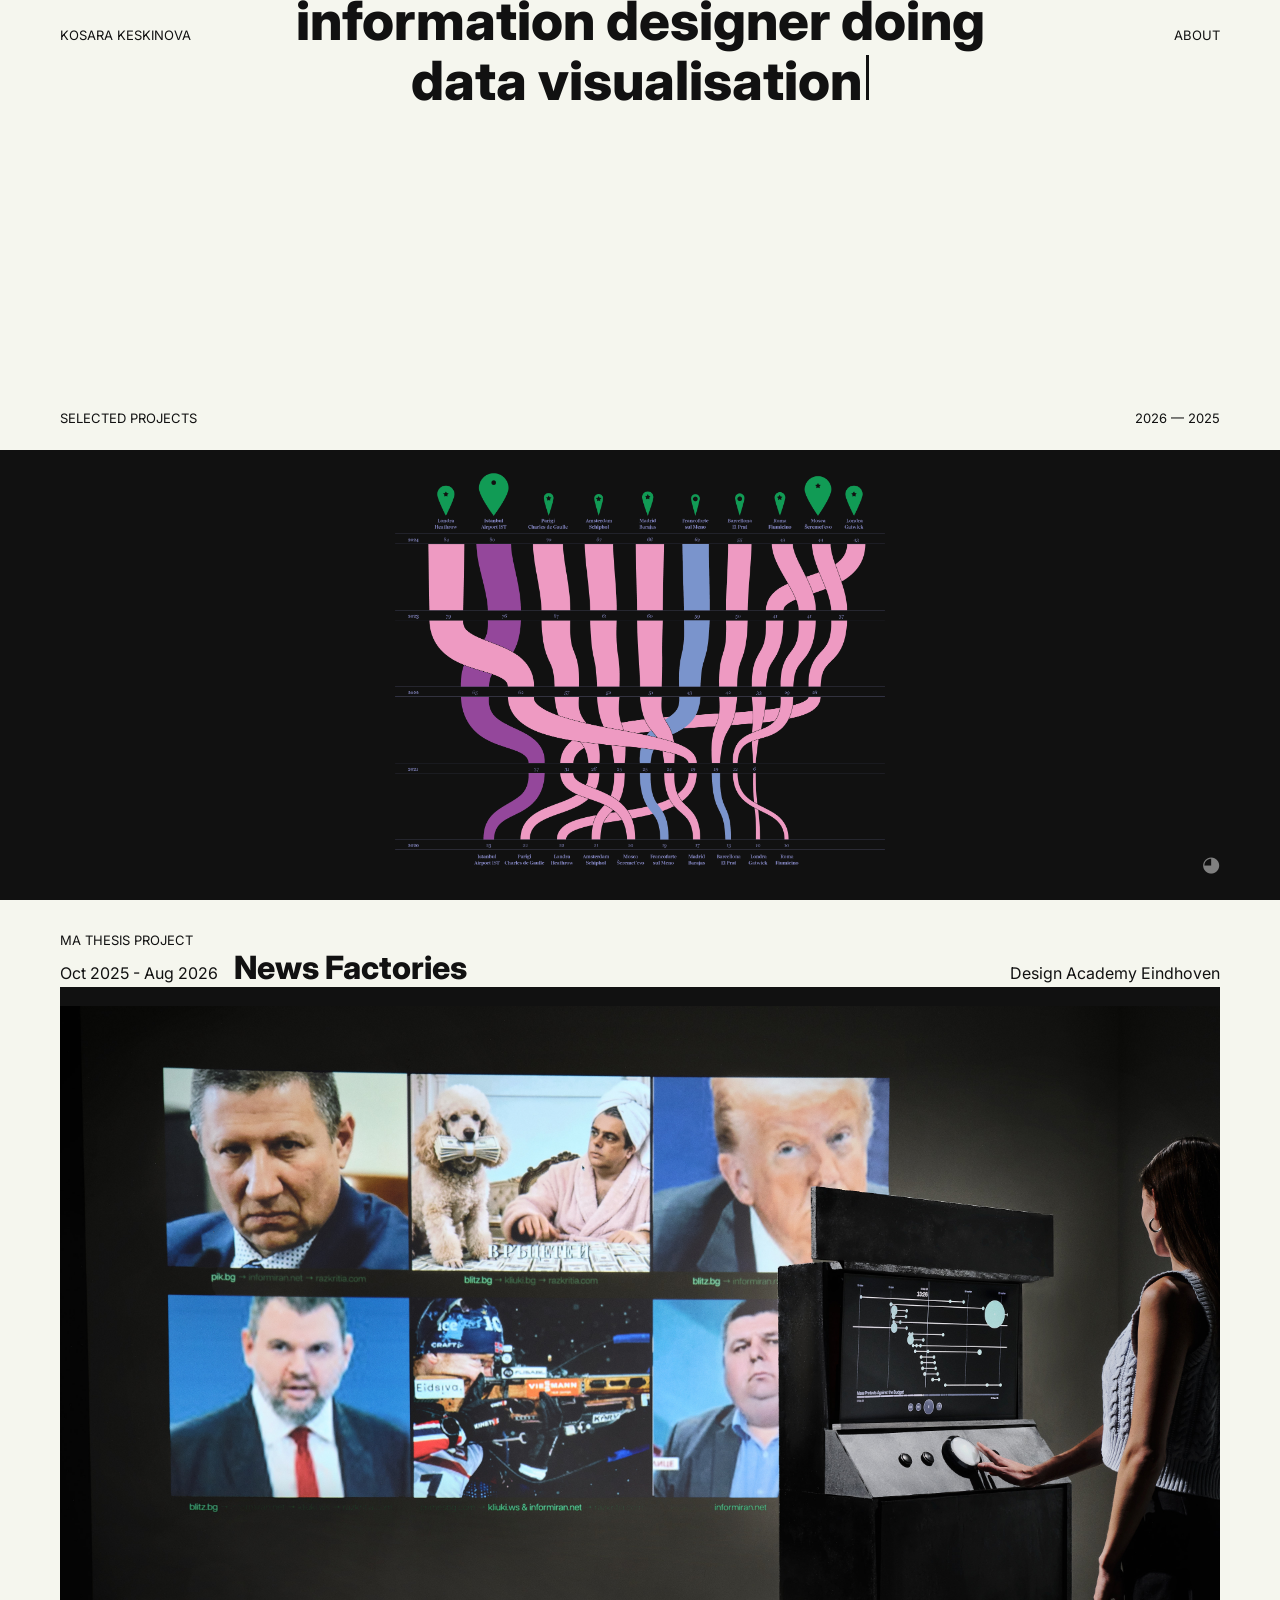
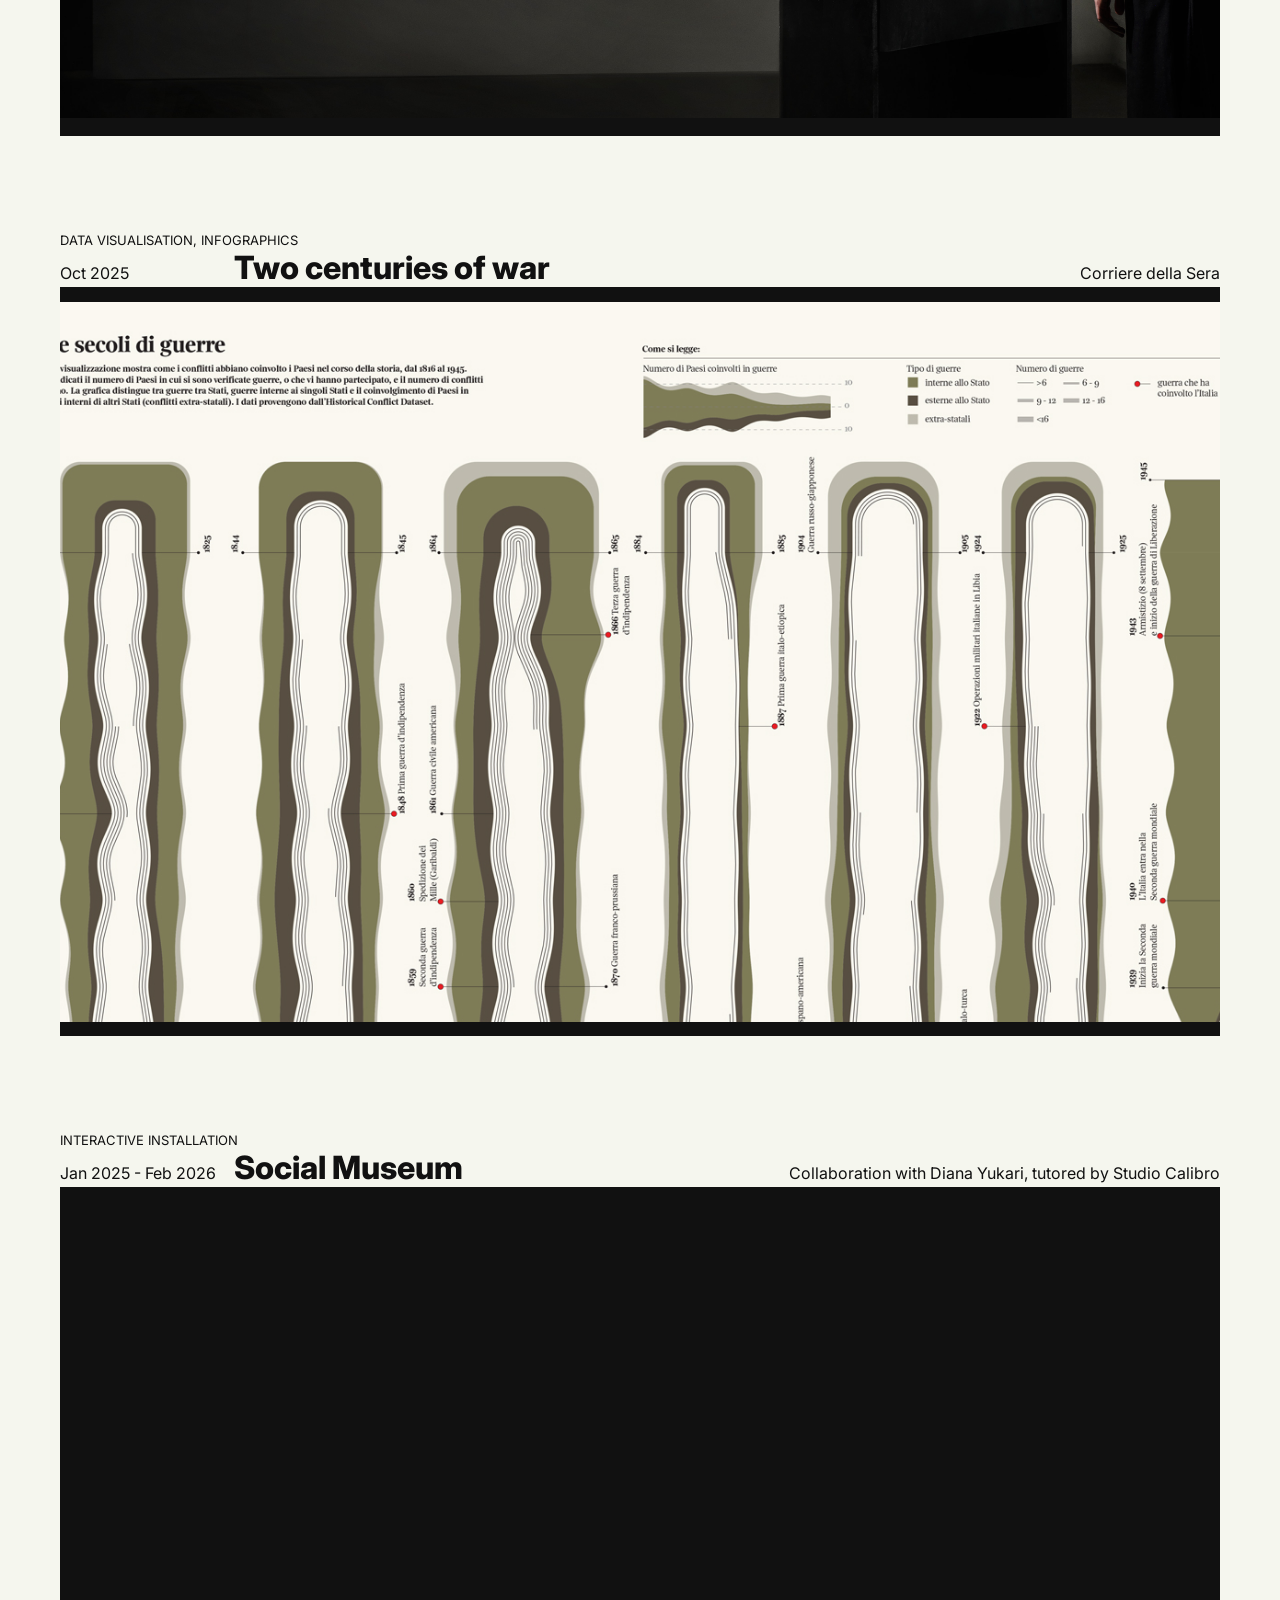
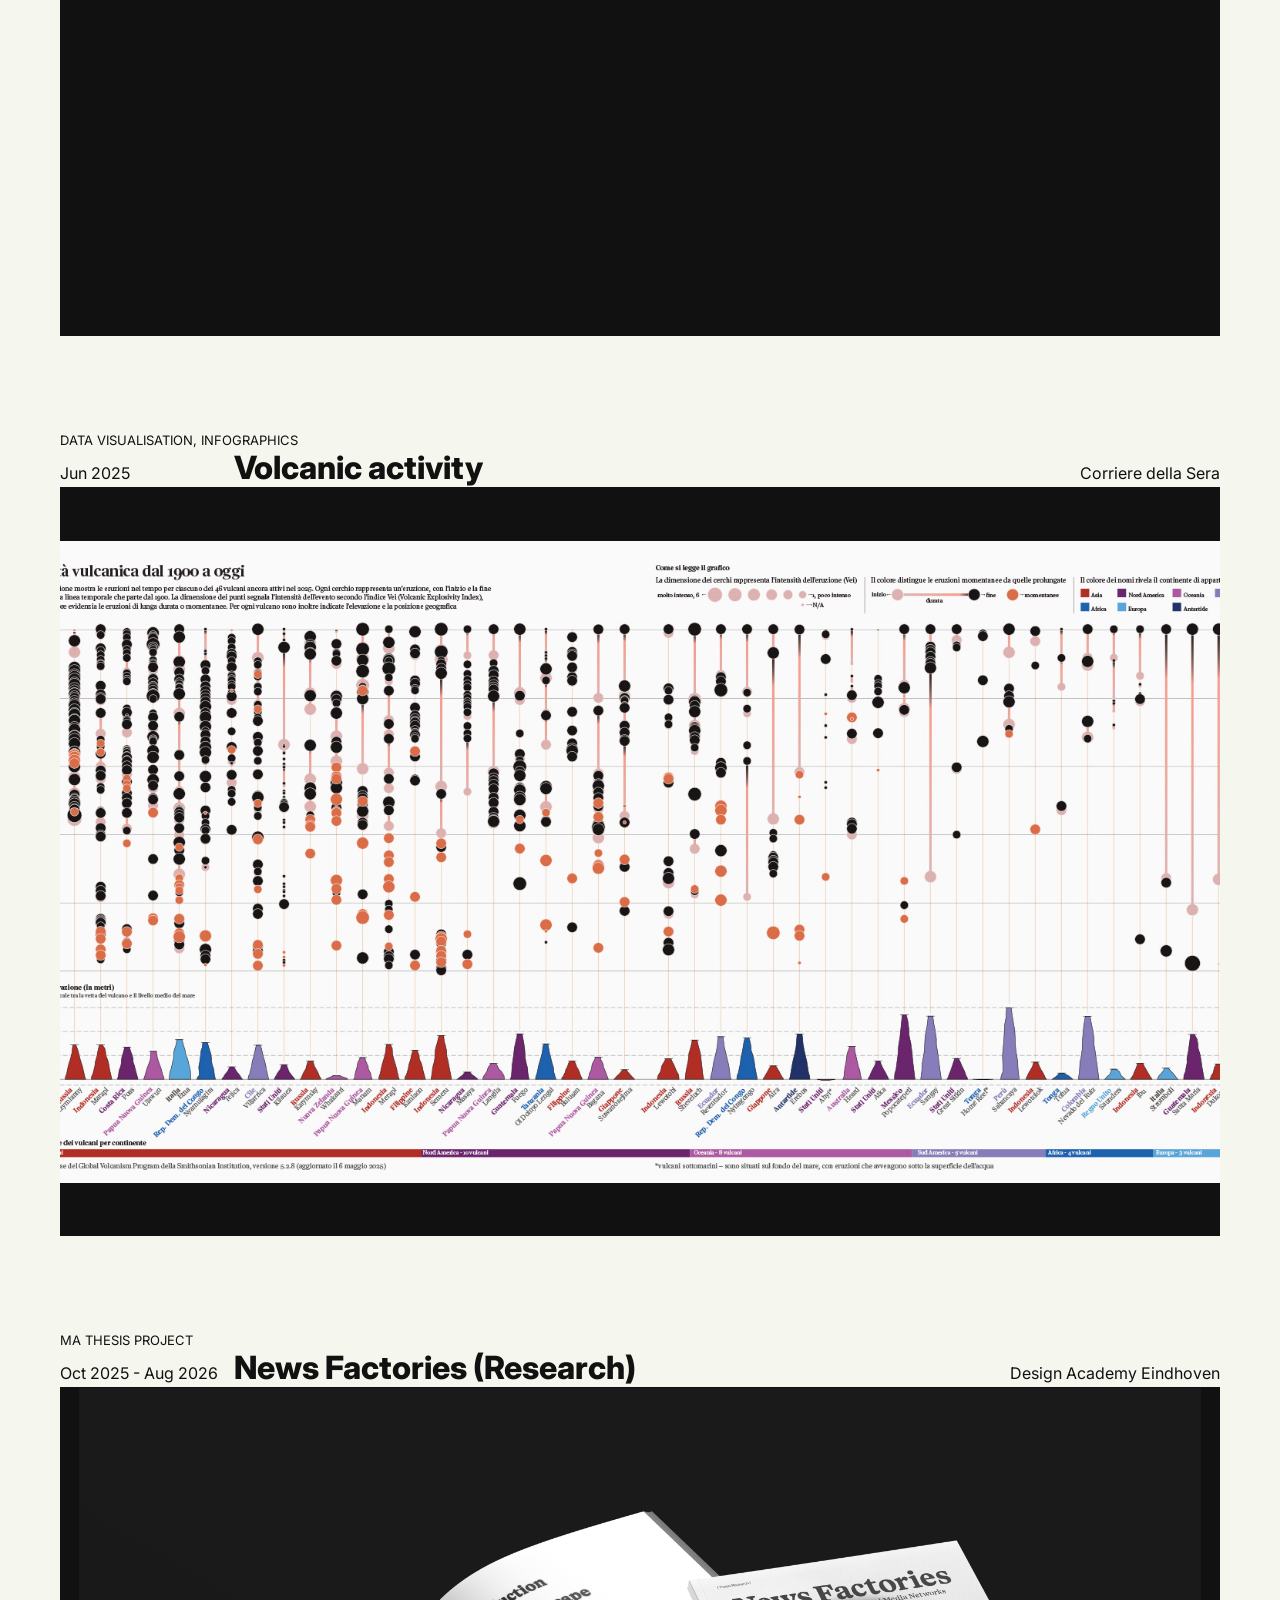
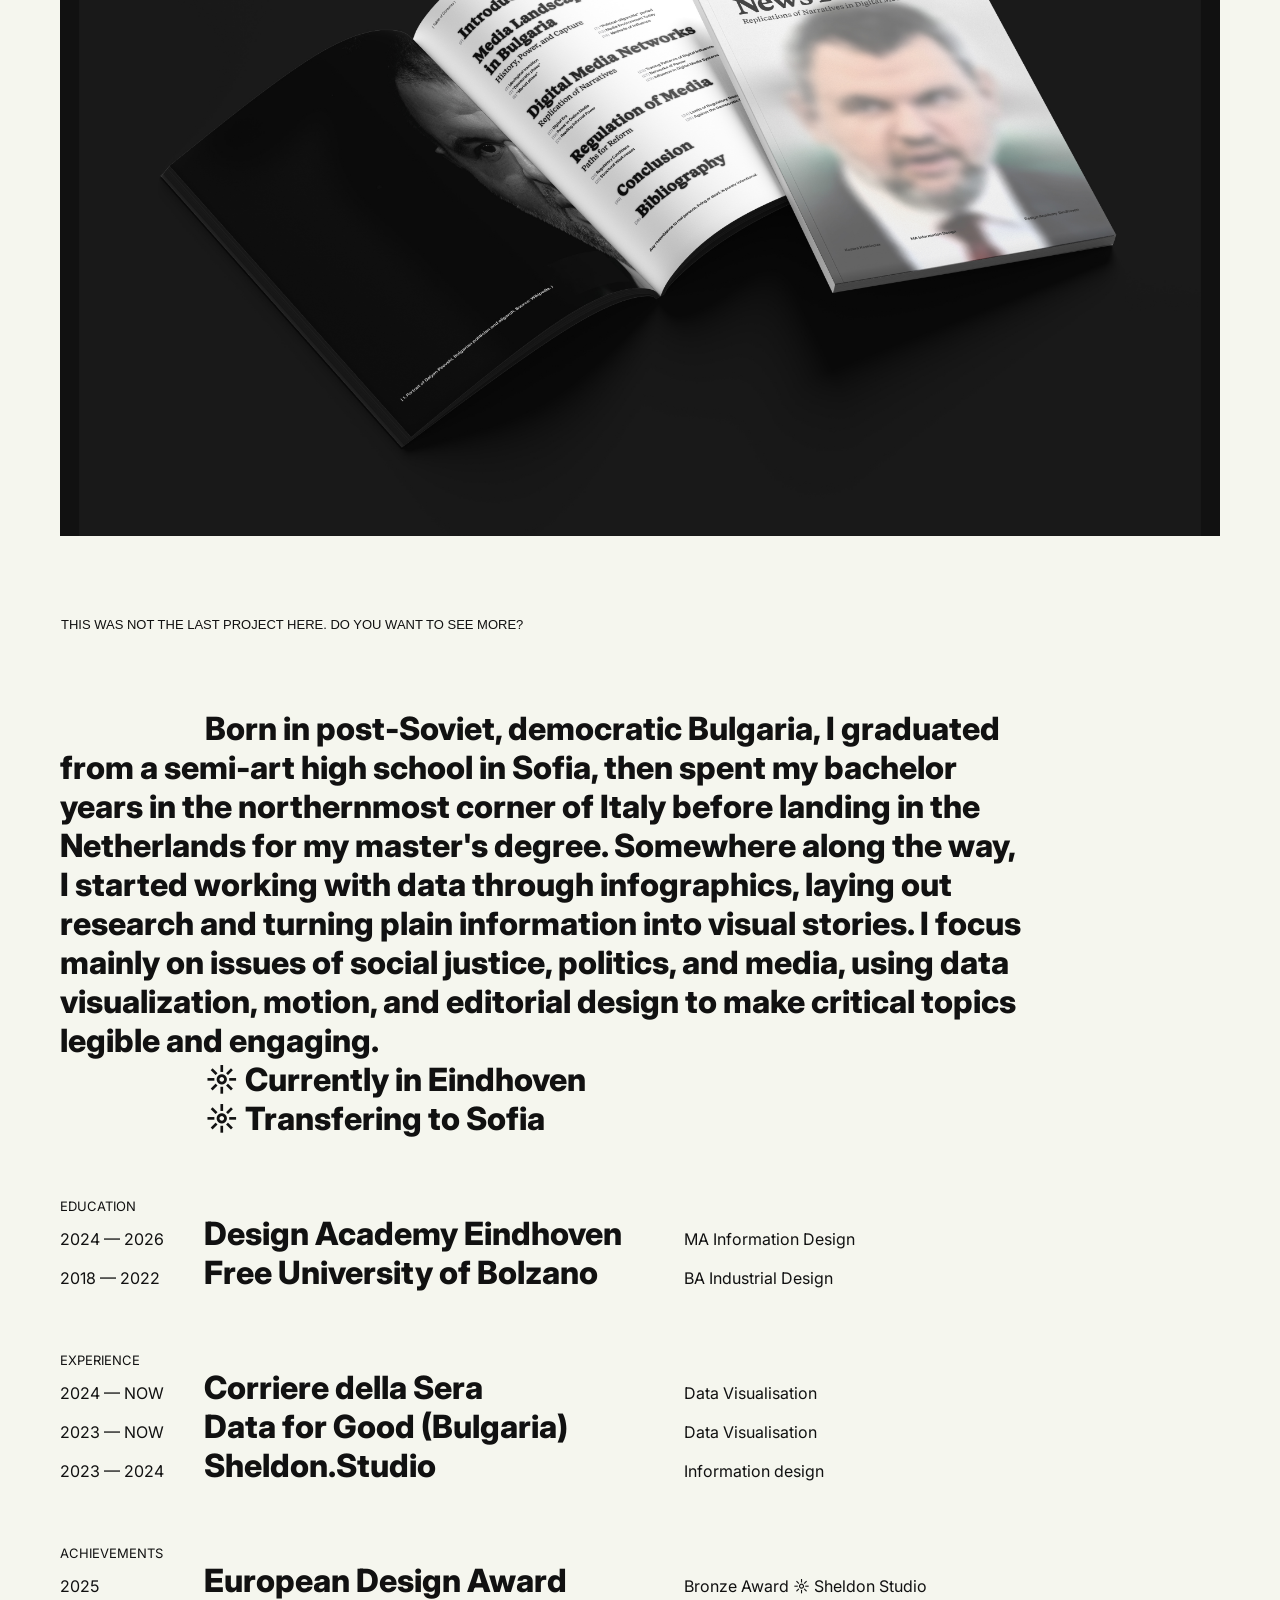
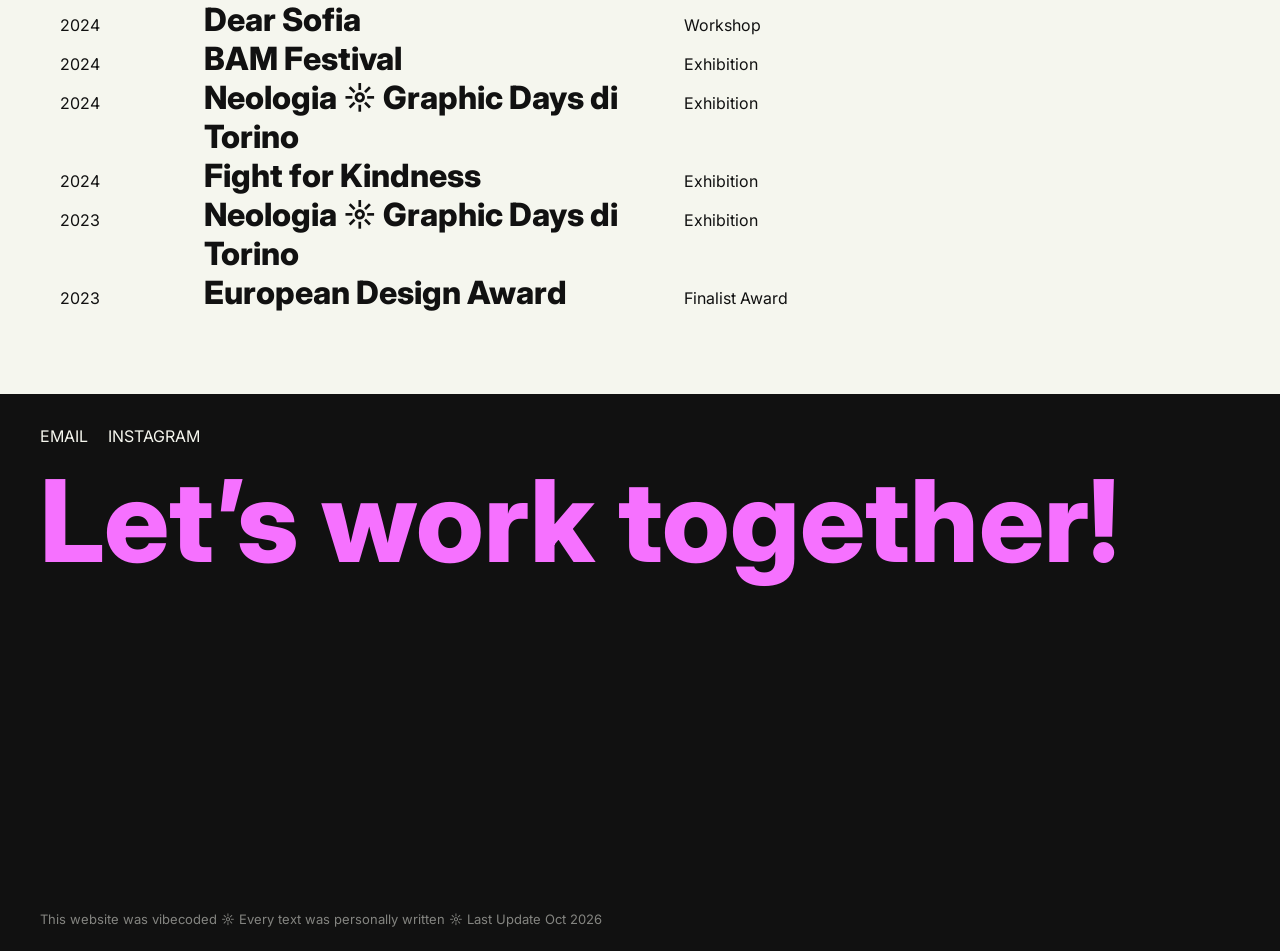
==== index.html @ a0289cae "Change favicon paths to use images directory Updated favicon links to use images directory." ====
<html lang="en">

<head>
    <meta charset="UTF-8">
    <meta name="viewport" content="width=device-width, initial-scale=1.0">
    <title>KK</title>
    <link rel="stylesheet" href="style.css">
    <link rel="preconnect" href="https://fonts.googleapis.com">
    <link rel="preconnect" href="https://fonts.gstatic.com" crossorigin>
    <link
        href="https://fonts.googleapis.com/css2?family=Inter:ital,opsz,wght@0,14..32,100..900;1,14..32,100..900&display=swap"
        rel="stylesheet">
    <link rel="icon" type="image/png" href="images/favicon.png">
    <link rel="apple-touch-icon" href="images/favicon.png">


<body>
    <header class="navbar" id="navbar">
        <div class="nav-left">
            <a href="#">KOSARA KESKINOVA</a>
        </div>

        <!-- Center text aligned on the exact same line/baseline -->
        <div class="nav-center">
            <span>information designer doing</span>
        </div>

        <div class="nav-right">
            <a href="#about">ABOUT</a>
        </div>
    </header>

    <button class="theme-toggle" id="themeToggle" aria-label="Toggle dark and light theme" type="button">
        <span class="theme-icon" id="themeIcon">◕</span>
    </button>

    <main>
        <!-- Top Half (50vh) -->
        <section class="hero-top">
            <!-- Second line: Typewriter word appearing right below the center navbar text -->
            <div class="hero-typewriter">
                <span class="typing-wrapper">
                    <span class="changing-word" id="changingWord"></span>
                    <span class="typing-cursor" aria-hidden="true"></span>
                </span>
            </div>

            <!-- Pinned at the bottom of the 50vh top half -->
            <div class="selected-projects">
                <div class="sp-left">Selected Projects</div>
                <div class="sp-right">2026 — 2025</div>
            </div>
        </section>

        <!-- Bottom Half Box (50vh) -->
        <div class="preview-box">
            <img id="previewImage" class="preview-img" alt="">

            <video id="previewVideo" class="preview-img" muted loop playsinline preload="auto"></video>
        </div>

        <!-- Works Section -->
        <section class="works">
            <div class="projects" id="projects">
                <!-- Rendered by JavaScript -->
            </div>

            <div class="load-more-wrapper">
                <button class="load-more" id="loadMore" hidden>
                    This was not the last project here. Do you want to see more?
                </button>
            </div>
        </section>

        <!-- about -->
        <section class="about" id="about">
            <section class="about-wrapper">
                <div class="about-text">
                    <p>
                        Born in post-Soviet, democratic Bulgaria,
                        I graduated from a semi-art high school in Sofia,
                        then spent my bachelor years in the northernmost
                        corner of Italy
                        before landing in the Netherlands for my master's
                        degree.
                        Somewhere along the way, I started working with data
                        through infographics, laying out research and turning
                        plain information into visual stories.
                        I focus mainly on issues of social justice, politics, and media, using data visualization,
                        motion, and
                        editorial design to make critical topics legible and engaging.
                    </p>
                    <p>
                        ☼ Currently in Eindhoven
                    </p>
                    <p>
                        ☼ Transfering to Sofia
                    </p>
                </div>
                <div class="about-list">
                    <div class="table">
                        <h1>education</h1>
                        <div class="row">
                            <div class="when">2024 — 2026</div>
                            <div class="what">Design Academy Eindhoven</div>
                            <div class="detail">MA Information Design</div>
                            
                        </div>

                        <div class="row">
                            <div class="when">2018 — 2022</div>
                            <div class="what">Free University of Bolzano</div>
                            <div class="detail">BA Industrial Design</div>
                            
                        </div>
                    </div>

                    <div class="table">
                        <h1>experience</h1>
                        <div class="row">
                            <div class="when">2024 — NOW</div>
                            <div class="what">Corriere della Sera</div>
                            <div class="detail">Data Visualisation</div>
                            <div class="hover-preview" aria-hidden="true">
                                <img src="images/about/corriere-01.jpg" alt="">
                                <img src="images/about/corriere-02.jpg" alt="">
                                <img src="images/about/corriere-03.jpg" alt="">
                            </div>
                        </div>

                        <div class="row">
                            <div class="when">2023 — NOW</div>
                            <div class="what">Data for Good (Bulgaria)</div>
                            <div class="detail">Data Visualisation</div>
                            <div class="hover-preview" aria-hidden="true">
                                <img src="images/about/data-for-good-03.jpg" alt="">
                                <img src="images/about/data-for-good-01.jpg" alt="">
                                <img src="images/about/data-for-good-02.jpg" alt="">
                            </div>
                        </div>

                        <div class="row">
                            <div class="when">2023 — 2024</div>
                            <div class="what">Sheldon.Studio</div>
                            <div class="detail">Information design</div>
                            <div class="hover-preview" aria-hidden="true">
                                <img src="images/about/sheldon-01.jpg" alt="">
                                <img src="images/about/sheldon-01.jpg" alt="">
                                <img src="images/about/sheldon-01.jpg" alt="">
                            </div>
                        </div>
                    </div>

                    <!-- Wrapped achievements inside .table for clean layout -->
                    <div class="table">
                        <h1>achievements</h1>
                        <div class="row">
                            <div class="when">2025</div>
                            <div class="what">European Design Award</div>
                            <div class="detail">Bronze Award ☼ Sheldon Studio</div>
                            <div class="hover-preview" aria-hidden="true">
                                <img src="images/about/sheldon-01.jpg" alt="">
                                <img src="images/about/eda-2025.jpg" alt="">
                            </div>
                        </div>

                        <div class="row">
                            <div class="when">2024</div>
                            <div class="what">Dear Sofia</div>
                            <div class="detail">Workshop</div>
                            <div class="hover-preview" aria-hidden="true">
                                <img src="images/about/dear-sofia-01.jpg" alt="">
                                <img src="images/about/dear-sofia-02.jpg" alt="">
                            </div>
                        </div>

                        <div class="row">
                            <div class="when">2024</div>
                            <div class="what">BAM Festival</div>
                            <div class="detail">Exhibition</div>
                            <div class="hover-preview" aria-hidden="true">
                                <img src="images/about/bam-festival-01.jpg" alt="">
                            </div>
                        </div>

                        <div class="row">
                            <div class="when">2024</div>
                            <div class="what">Neologia ☼ Graphic Days di Torino</div>
                            <div class="detail">Exhibition</div>
                            <div class="hover-preview" aria-hidden="true">
                                <img src="images/about/neologia-2024-01.jpg" alt="">
                            </div>
                        </div>

                        <div class="row">
                            <div class="when">2024</div>
                            <div class="what">Fight for Kindness</div>
                            <div class="detail">Exhibition</div>
                            <div class="hover-preview" aria-hidden="true">
                                <img src="images/about/kindness-01.jpg" alt="">
                            </div>
                        </div>

                        <div class="row">
                            <div class="when">2023</div>
                            <div class="what">Neologia ☼ Graphic Days di Torino</div>
                            <div class="detail">Exhibition</div>
                            <div class="hover-preview" aria-hidden="true">
                                <img src="images/about/eda-2023-01.jpg" alt="">
                                <img src="images/about/eda-2023-03.jpg" alt="">
                            </div>
                        </div>

                        <div class="row">
                            <div class="when">2023</div>
                            <div class="what">European Design Award</div>
                            <div class="detail">Finalist Award</div>
                            <div class="hover-preview" aria-hidden="true">
                                <img src="images/about/sheldon-01.jpg" alt="">
                                <img src="images/about/eda-2025.jpg" alt="">
                            </div>
                        </div>
                    </div>
                </div>
            </section>
        </section>

        <!-- footer -->
        <footer class="footer">
            <div class="footer-top-row">
                <div class="footer-links">
                    <a href="mailto:hello@kosarakeskinova.com">email</a>
                    <a href="https://www.instagram.com/kosara_keskinova/">Instagram</a>
                </div>
                <h2>Let’s work together!</h2>
                <div class="spacer" aria-hidden="true"></div>
            </div>

            <!-- Bottom: Disclaimer on the left -->
            <p class="footer-note">This website was vibecoded ☼ Every text was personally written ☼ Last Update Oct 2026</p>
        </footer>

    </main>
    <script src="script.js"></script>

    <div class="project-modal" id="projectModal" aria-hidden="true">
        <button class="project-modal-close" id="projectModalClose" aria-label="Close project details">close</button>
        <div class="project-modal-body" id="projectModalBody">
        </div>
    </div>
</body>

</html>
---- style.css ----
:root {
    --background: #F5F6EE;
    --text: #111111;
    --accent2: #FFE77A;
    --accent: #f671ff;
    --transition: 0.35s ease;
}

body.dark {
    --background: #111111;
    --text: #F5F6EE;
    --accent: #f671ff;
    --accent2: #FFE77A;
}

* {
    margin: 0;
    padding: 0;
    box-sizing: border-box;
}

html {
    scroll-behavior: smooth;
}

body {
    background: var(--background);
    color: var(--text);
    font-family: "inter", sans-serif;
    transition:
        background-color var(--transition),
        color var(--transition);
    min-height: 100vh;
}

a {
    color: inherit;
    text-decoration: none;
}

h2 {
    font-size: 24px;
}

/* --- NAVBAR --- */
.navbar {
    position: fixed;
    top: -12px;
    left: 0;
    width: 100%;
    padding: 0 60px 2px 60px;
    box-sizing: border-box;
    display: grid;
    /* Left column, flexible center column, right column */
    grid-template-columns: 1fr auto 1fr;
    align-items: baseline;
    /* Locks all three texts to the exact same baseline */
    z-index: 100;
    background: var(--background);
    opacity: 1;
    transition: opacity 0.4s ease;
}

.navbar.nav-hidden {
    opacity: 0;
    pointer-events: none;
}

.nav-left {
    justify-self: start;
    font-size: 13px;
    line-height: 1;
    transition: font-weight 0.2s ease;
}

.nav-left:hover {
    color: var(--accent);
}

.nav-right {
    justify-self: end;
    font-size: 13px;
    line-height: 1;
    transition: font-weight 0.2s ease;
}

.nav-right:hover {
    color: var(--accent);
}

/* Center text in the navbar */
.nav-center {
    justify-self: center;
    font-size: 54px;
    font-weight: 800;
    color: var(--text);
    text-align: center;
}

.theme-toggle {
    position: fixed;
    bottom: 24px;
    right: 60px;
    z-index: 999;
    background: transparent;
    border: none;
    color: var(--text);
    cursor: pointer;
    display: flex;
    align-items: center;
    justify-content: right;
    filter: invert(50%);
    transition:
        background-color var(--transition),
        color var(--transition),
        border-color var(--transition),
        transform 0.2s ease;
}

.theme-toggle:hover {
    transform: rotate(45deg);
}

.theme-icon {
    font-size: 21px;
}

/* --- TOP HALF SECTION (50vh) --- */
.hero-top {
    position: relative;
    width: 100%;
    height: 50vh;
    box-sizing: border-box;
    padding: 6px 60px 24px 60px;
    display: flex;
    flex-direction: column;
    justify-content: space-between;
}

/* Position the second (typewriter) line directly beneath the first line */
.hero-typewriter {
    margin-top: 42px;
    text-align: center;
    font-size: 54px;
    font-weight: 800;
    color: var(--text);
}

.typing-wrapper {
    display: inline-flex;
    align-items: baseline;
}

.changing-word {
    display: inline;
    white-space: pre;
}

.typing-cursor {
    display: inline-block;
    width: 0.055em;
    height: 0.85em;
    margin-left: 0.08em;
    background: currentColor;
    animation: cursor-blink 0.9s steps(1) infinite;
}

@keyframes cursor-blink {

    0%,
    45% {
        opacity: 1;
    }

    46%,
    100% {
        opacity: 0;
    }
}

/* Selected Projects Bar (Aligned with 60px sides) */
.selected-projects {
    display: flex;
    justify-content: space-between;
    width: 100%;
    font-size: 13px;
    text-transform: uppercase;
    color: var(--text);
}

/* --- BOTTOM HALF PREVIEW BOX --- */

.preview-box {
    position: relative;
    width: 100%;
    height: 50vh;
    margin: 0;
    padding: 0;
    background: #111111;
    display: flex;
    align-items: center;
    justify-content: center;
    overflow: hidden;
}

.preview-img {
    position: absolute;
    height: 95%;
    width: auto;
    max-width: 95%;
    max-height: 95%;
    object-fit: contain;
    opacity: 0;
    transition: opacity 1.5s ease-in;
    pointer-events: none;
    mix-blend-mode: lighten;
}

.preview-img.visible {
    opacity: 1;
    transition: opacity 0.5s ease-out;
}


/* --- WORKS SECTION --- */
.works {
    width: 100%;
    background: var(--background);
}

/* Each Project Card occupies 100vh */
.project-card {
    width: 100%;
    height: 100vh;
    height: 100svh;
    padding: 32px 60px 64px 60px;
    box-sizing: border-box;
    display: flex;
    flex-direction: column;
    justify-content: space-between;
    position: relative;
}

/* Project Header Table */
.project-header h1 {
    font-size: 13px;
    text-transform: uppercase;
    font-weight: 400;
}

.project-row {
    display: grid;
    grid-template-columns: 15% auto auto;
    align-items: baseline;
    border-bottom: solid 0.5px var(--text);
    cursor: pointer;
    transition: opacity 0.2s ease, color 0.2s ease;
    user-select: none;
}

.project-row:hover {
    color: var(--accent);
    border-bottom: 0.5px solid var(--accent);

}

.project-when {
    font-size: 16px;
}

.project-what {
    font-size: 32px;
    font-weight: 800;
}

.project-detail {
    font-size: 16px;
    text-align: right;
}

.project-more-btn {
    background: transparent;
    border: none;
    cursor: pointer;
    font-size: 13px;
    text-transform: uppercase;
    color: var(--text);
    padding: 0;
    transition: opacity 0.2s ease, color 0.2s ease;
}

.project-more-btn:hover {
    color: var(--accent);
}

/* Middle Media Carousel (70% Height) */
.project-carousel {
    width: 100%;
    height: 100%;
    position: relative;
    display: flex;
    align-items: center;
    justify-content: center;
    overflow: hidden;
    user-select: none;
    background-color: #111111;
}

.carousel-slide {
    position: absolute;
    inset: 0;
    display: flex;
    align-items: center;
    justify-content: center;
    opacity: 0;
    pointer-events: none;
    transition: opacity 3s ease;
}

.carousel-slide.active {
    opacity: 1;
    pointer-events: auto;
}

.carousel-slide img,
.carousel-slide video {
    max-height: 100%;
    max-width: 100vw;
    width: auto;
    height: auto;
    object-fit: contain;
    /* box-shadow: 0 10px 30px rgba(0, 0, 0, 0.08); */
}

/* Clickable touch & mouse zones on the edges */
.carousel-zone {
    position: absolute;
    top: 0;
    bottom: 0;
    width: 50%;
    z-index: 5;
    cursor: pointer;
}

.carousel-zone.zone-left {
    left: 0;
    cursor: w-resize;
}

.carousel-zone.zone-right {
    right: 0;
    cursor: e-resize;
}

/* Load More Button */
.load-more-wrapper {
    display: flex;
}

.load-more {
    background: var(--background);
    width: 100%;
    text-align: left;
    border: 1px solid var(--background);
    color: var(--text);
    font-size: 13px;
    padding: 16px 60px;
    cursor: pointer;
    text-transform: uppercase;
    transition: background-color 0.2s ease, color 0.2s ease;
}

.load-more:hover {
    background: var(--text);
    border: 1px solid var(--text);
    color: var(--background);
}

/* --- FULLSCREEN PROJECT DETAIL MODAL --- */
.project-modal {
    position: fixed;
    inset: 0;
    width: 100%;
    overflow-x: hidden;
    overflow-y: auto;
    background: var(--background);
    z-index: 2000;
    opacity: 0;
    pointer-events: none;
    transition: opacity 0.55s ease;
    scrollbar-gutter: stable;
    /* Keeps spacing identical whether scrollbar is present or not */
}

.project-modal.active {
    opacity: 1;
    pointer-events: auto;
}

.project-modal-close {
    position: absolute;
    top: 32px;
    right: 60px;
    padding: 0;
    margin: 0;
    line-height: 1;
    background: transparent;
    border: none;
    font-size: 13px;
    text-transform: uppercase;
    color: var(--text);
    cursor: pointer;
    z-index: 2001;
    filter: invert(50%);
    transition: transform 0.2s ease, color 0.2s ease;
}

.project-modal-close:hover {
    color: var(--accent);
}

.project-modal-body {
    padding: 32px 60px 64px 60px;
    box-sizing: border-box;
}

/* 1. Top Header Table in Modal */
.modal-header-table {
    margin-bottom: 15px;
    padding: 0;
}

.modal-header-table h1 {
    font-size: 13px;
    text-transform: uppercase;
    font-weight: 400;
}

.modal-row {
    display: grid;
    grid-template-columns: 15% auto auto;
    align-items: baseline;
    border-bottom: 0.5px solid var(--text);

}


.modal-what {
    font-size: 32px;
    font-weight: 800;
}

.modal-detail {
    text-align: right;
}

/* 2. Media Blocks (Images & Videos) */
.modal-media-block {
    width: calc(100% + 120px);
    margin-left: -60px;
    margin-right: -60px;

    padding: 0;
    display: flex;
    justify-content: center;
}

.modal-media-block img,
.modal-media-block video {
    width: 100%;
    max-width: 100%;
    height: auto;
    object-fit: contain;
}

/* 3. Description (Styled like .about-text) */
.modal-description {
    width: 75vw;
    font-size: 24px;
    font-weight: 800;
    line-height: 1.25;
    color: var(--text);
    text-indent: 15%;
    margin: 60px 0;
}

/* 4. Text Sections */
.modal-section {
    align-items: baseline;
    margin: 50px 0;
}

.modal-section h2 {
    font-size: 13px;
    text-transform: uppercase;
    font-weight: 400;
    margin-bottom: 12px;
}

.modal-section p {
    width: 75vw;
    font-size: 24px;
    font-weight: 400;
    line-height: 1.25;
    text-indent: 15%;

    color: var(--text);
    margin: 0;
}

/* about */
.about {
    position: relative;
    padding: 0 60px 2px 60px;

    margin-bottom: 20px;
}

/* SECTION HEADING */
.about-text {
    padding-right: 15vw;
    font-size: 32px;
    max-width: 100vw;
    text-indent: 15%;
    font-weight: 800;
    color: var(--text);
    margin-bottom: 60px;
}

.about-wrapper {
    padding: 60px 0 0 0;
    box-sizing: border-box;
}

/* Container & Table styling */
.table {
    margin-bottom: 60px;
    max-width: 75vw;

}

.table h1 {
    font-size: 13px;
    text-transform: uppercase;
    font-weight: 400;
}

/* Rows */
.row {
    display: grid;
    grid-template-columns: 15% 50% 35%;
    align-items: baseline;
    cursor: pointer;
    position: relative;
    /* Essential for relative hover preview */
    transition: background-color 0.2s ease, opacity 0.2s ease;

}

.row:hover {
    color: var(--accent);
}

.when {
    font-size: 16px;
}

.what {
    font-size: 32px;
    font-weight: 800;
}

.detail {
    font-size: 16px;
}

/* 1. HOVER PREVIEW (shows thumbnail next to cursor or row) */
.hover-preview {
    position: absolute;
    right: 40%;
    top: 50%;
    width: 330px;

    height: 200px;
    transform: translateY(-50%) scale(0.95);
    display: flex;
    gap: 8px;
    pointer-events: none;
    /* Mouse passes through so it doesn't flicker */
    opacity: 0;
    visibility: hidden;
    transition: opacity 0.25s ease, transform 0.25s ease;
    z-index: 10;
}

.row:hover .hover-preview {
    opacity: 1;
    visibility: visible;
    transform: translateY(-50%) scale(1);
}

.hover-preview img {
    height: 90px;
    width: auto;
    height: 185px;
    object-fit: cover;
    box-shadow: 0 8px 24px rgba(0, 0, 0, 0.15);
}

/* COLLAGE ARRANGEMENT */
.hover-preview img:nth-child(1) {
    left: 0;
    top: 22px;
    transform: rotate(-12deg);
}

.hover-preview img:nth-child(2) {
    left: 100px;
    top: 0;
    transform: rotate(4deg);
}

.hover-preview img:nth-child(3) {
    left: 200px;
    top: 25px;
    transform: rotate(12deg);
}

/* REVEAL ON HOVER AND KEYBOARD FOCUS */
.hover-item:hover .hover-preview,

.hover-item:focus-visible .hover-preview {
    opacity: 1;
    visibility: visible;
    transform: translate(-50%, -50%) scale(1);
}

/* SUBTLE IMAGE MOVEMENT */
.hover-item:hover .hover-preview img:nth-child(1),

.hover-item:focus-visible .hover-preview img:nth-child(1) {
    transform: rotate(-16deg) translateY(-5px);
}

.hover-item:hover .hover-preview img:nth-child(2),

.hover-item:focus-visible .hover-preview img:nth-child(2) {
    transform: rotate(2deg) translateY(-10px);
}

.hover-item:hover .hover-preview img:nth-child(3),

.hover-item:focus-visible .hover-preview img:nth-child(3) {
    transform: rotate(16deg) translateY(-3px);
}

/* KEYBOARD ACCESSIBILITY */
.hover-item:focus-visible {
    outline: 1px solid var(--accent);
    outline-offset: 4px;
}

/* FOOTER */
.footer {
    background-color: var(--text);
    color: var(--accent);
    display: flex;
    flex-direction: column;
    padding: 32px 40px 24px 40px;
    box-sizing: border-box;
    width: 100%;
}

.footer-top-row {
    display: grid;
    grid-template-columns: 1fr;
    gap: 18px;
    align-items: start;
    width: 100%;
}

.footer-links {
    display: flex;
    align-items: baseline;
    gap: 20px;
    color: var(--background);
}

.footer-links a {
    font-size: 16px;
    text-transform: uppercase;
    text-decoration: none;
    color: inherit;
    line-height: normal;
    transition: opacity 0.2s ease, color 0.2s ease;
}

.footer-links a:hover {
    color: var(--accent);
}

.footer-top-row h2 {
    font-size: 114px;
    font-weight: 800;
    margin: 0;
    line-height: 1;
    text-align: left;
    white-space: nowrap;
}

.spacer {
    display: block;
}

.footer-note {
    font-size: 13px;
    opacity: 0.5;
    margin-top: 35vh;
    color: var(--background);
    text-align: left;
    line-height: normal;
}

@media (max-width: 900px) {
    .navbar {
        top: 0;
        padding: 12px 24px;
        grid-template-columns: 1fr auto 1fr;
        align-items: center;
    }

    .nav-left,
    .nav-right {
        font-size: 12px;
        max-width: 10vw;
    }

    .nav-center {
        font-size: 32px;
    }

    .nav-left {
        width: 10vw;
        white-space: normal;
        line-height: 1.1;
    }

    .nav-right {
        justify-self: end;
        text-align: right;
    }

    .nav-center {
        justify-self: center;
        text-align: center;

    }

    .theme-toggle {
        right: 24px;
        bottom: 20px;
    }

    /* HERO */
    .hero-top {
        height: 45svh;
        min-height: 280px;
        padding: 16px 24px 20px;
    }

    .hero-typewriter {
        margin-top: 42px;
        font-size: 32px;
        line-height: 1.05;
    }

    .selected-projects {
        font-size: 11px;
        gap: 12px;
    }

    /* PREVIEW */
    .preview-box {
        height: 55svh;
        min-height: 300px;
    }

    .preview-img {
        max-width: 92%;
        max-height: 92%;
        height: auto;
        width: auto;
        object-fit: contain;
    }

    /* PROJECT CARDS */
    .project-card {
        height: 80svh;
        min-height: 600px;
        padding: 24px;
    }

    .project-row,
    .modal-row {
        display: flex;
        flex-direction: column;
        align-items: flex-start;
        gap: 2px;
        padding: 14px 0;
        border-bottom: 0.5px solid var(--text);
    }

    .project-when {
        opacity: 0.5;
    }

    .project-when,
    .project-detail,
    .when,
    .detail {
        text-align: left;
        margin-top: 0;
    }


    .project-what,
    .modal-what,
    .what {
        overflow-wrap: anywhere;
    }

    .project-carousel {
        height: 85%;
        min-height: 0;
    }

    .carousel-slide img,
    .carousel-slide video {
        max-width: 92%;
        max-height: 90%;
        object-fit: contain;
    }

    .load-more {
        padding: 16px 24px;
    }

    /* PROJECT MODAL */
    .project-modal-close {
        top: 18px;
        right: 24px;
        position: fixed;
    }

    .project-modal-body {
        padding: 18px 24px 40px 24px;
    }

    .modal-media-block {
        width: calc(100% + 48px);
        margin-left: -24px;
        margin-right: -24px;
    }

    .modal-description,
    .modal-section p {
        width: 100%;
        font-size: 18px;
        line-height: 1.2;
        text-indent: 20%;
    }

    .modal-description {
        margin: 36px 0;
    }

    .modal-section {
        margin: 36px 0;
    }

    /* ABOUT */

    .about {
        padding: 13px 24px 20px 24px;
    }

    .about-text {
        padding-right: 0;
        font-size: 18px;
        text-indent: 20%;
        margin-bottom: 36px;
    }

    .about-wrapper {
        padding-top: 36px;
    }

    .table {
        max-width: 100%;
        margin-bottom: 40px;
        border-bottom: 0.5px solid var(--text);
    }

    .row {
        display: flex;
        flex-direction: column;
        align-items: flex-start;
        gap: 2px;
        padding: 14px 0;
    }


    /* HOVER PREVIEWS ARE NOT SUITABLE FOR TOUCH */
    .hover-preview {
        display: none;
    }

    /* FOOTER */
    .footer {
        padding: 28px 24px 20px;
    }

    .footer-top-row {
        grid-template-columns: 1fr;
        gap: 18px;
        align-items: start;
    }

    .footer-links {
        flex-wrap: wrap;
        gap: 12px 18px;
    }

    .footer-links a {
        font-size: 13px;
    }

    .footer-top-row h2 {
        font-size: 64px;
        text-align: left;
        white-space: normal;
        overflow-wrap: anywhere;
    }

    .footer-note {
        margin-top: 20vh;
        font-size: 12px;
        text-align: left;
    }
}


/* ========================================
   SMALL PHONES
   ======================================== */

@media (max-width: 600px) {

    /* NAVBAR */
    .navbar {
        padding: 14px 16px 0 16px;
        grid-template-columns: 1fr auto 1fr;
        align-items: baseline;
    }

    .nav-left {
        white-space: normal;
        line-height: 1.1;
    }

    .nav-left,
    .nav-right {
        font-size: 10px;
    }

    .nav-center {
        width: 50vw;
        font-size: 24px;
        overflow-wrap: break-word;
        line-height: 1;
    }

    .theme-toggle {
        right: 16px;
        bottom: 16px;
    }

    .theme-icon {
        font-size: 17px;
    }

    /* HERO */
    .hero-top {
        height: 42svh;
        min-height: 260px;
        padding: 12px 16px 16px;
    }

    .hero-typewriter {
        margin-top: 75px;
        font-size: 24px;
        line-height: 1.05;
        overflow-wrap: anywhere;
    }

    .typing-wrapper {
        max-width: 100%;
        justify-content: center;
    }

    .changing-word {
        white-space: normal;
        overflow-wrap: anywhere;
    }

    .selected-projects {
        font-size: 10px;
        gap: 8px;
    }

    /* PREVIEW */
    .preview-box {
        height: 48svh;
        min-height: 240px;
    }

    .preview-img {
        max-width: 94%;
        max-height: 94%;
    }

    /* PROJECT CARDS */
    .project-card {
        height: 0svh;
        min-height: 520px;
        padding: 16px 16px 28px;
    }

    .project-row,
    .modal-row {
        grid-template-columns: 48px minmax(0, 1fr);
        gap: 5px;
        padding: 8px 0;
        align-items: start;
        font-size: 10px;

    }

    .project-header h1 {
        font-size: 10px;
    }

    .project-when,
    .modal-when {
        font-size: 10px;
        padding-top: 15px;
    }

    .project-what,
    .modal-what {
        font-size: 24px;
        line-height: 1.05;
    }

    .project-detail,
    .modal-detail {
        grid-column: 2;
        text-align: left;
        font-size: 12px;
    }

    .project-carousel {
        height: 78%;
        flex: 1;
        min-height: 0;
        margin: 12px 0;
    }

    .carousel-slide img,
    .carousel-slide video {
        max-width: 100%;
        max-height: 100%;
        width: auto;
        height: auto;
        object-fit: contain;
    }

    /* Keep edge navigation usable on touchscreens */
    .carousel-zone {
        width: 22%;
    }

    .carousel-zone.zone-left {
        left: 0;
    }

    .carousel-zone.zone-right {
        right: 0;
    }

    .load-more {
        padding: 15px 16px;
        font-size: 10px;
    }

    /* PROJECT MODAL */
    .project-modal {
        scrollbar-gutter: auto;
        -webkit-overflow-scrolling: touch;
    }

    .project-modal-close {
        position: fixed;
        top: 0;
        right: 0;
        padding: 16px 16px 32px 16px;
        font-size: 10px;
    }

    .project-modal-body {
        padding: 16px 16px 32px 16px;
    }

    .modal-header-table {
        margin-bottom: 12px;
    }

    .modal-header-table h1 {
        font-size: 10px;
    }

    .modal-media-block {
        width: calc(100% + 32px);
        margin-left: -16px;
        margin-right: -16px;
    }

    .modal-media-block img,
    .modal-media-block video {
        width: 100%;
        max-height: 75svh;
        object-fit: contain;
    }

    .modal-description,
    .modal-section p {
        width: 100%;
        font-size: 14px;
        line-height: 1.4;
        text-indent: 0%;
        overflow-wrap: anywhere;
    }

    .modal-description {
        margin: 28px 0;
    }

    .modal-section {
        margin: 32px 0;
    }

    .modal-section h2 {
        font-size: 10px;
        margin-bottom: 10px;
    }

    /* ABOUT */
    .about {
        margin-bottom: 12px;
        padding: 16px 16px 16px 16px;
    }

    .about-text {
        padding: 0;
        font-size: 14px;
        line-height: 1.4;
        text-indent: 0;
        margin-bottom: 30px;
    }

    .about-wrapper {
        padding-top: 28px;
    }

    .table {
        max-width: 100%;
        margin-bottom: 64px;
        border-bottom: 0;
    }

    .table h1 {
        font-size: 11px;
    }

    .row {
        grid-template-columns: 48px minmax(0, 1fr);
        gap: 4px 10px;
        padding: 10px 0;
        align-items: start;
        border-bottom: 0.5px solid var(--text);

    }

    .when {
        font-size: 11px;
        padding-top: 5px;
    }

    .what {
        font-size: 24px;
        line-height: 1.1;
        overflow-wrap: anywhere;
    }

    .detail {
        grid-column: 2;
        font-size: 12px;
        margin-top: 3px;
    }

    .hover-preview {
        display: none !important;
    }

    /* FOOTER */
    .footer {
        padding: 24px 16px 16px 16px;
    }

    .footer-top-row {
        gap: 20px;
    }

    .footer-links {
        gap: 10px 14px;
    }

    .footer-links a {
        font-size: 11px;
    }

    .footer-top-row h2 {
        font-size: clamp(30px, 9vw, 42px);
        line-height: 1;
    }

    .footer-note {
        max-width: 70vw;
        margin-top: 15vh;
        font-size: 11px;
        text-align: left;
    }
}


/* ========================================
   ACCESSIBILITY & TOUCH IMPROVEMENTS
   ======================================== */

@media (hover: none) and (pointer: coarse) {

    .nav-left:hover,
    .nav-right:hover,
    .project-row:hover,
    .project-more-btn:hover,
    .footer-links a:hover {
        color: inherit;
    }

    .theme-toggle:hover {
        transform: none;
    }

    .hover-preview {
        display: none !important;
    }

    .carousel-zone {
        cursor: pointer;
    }
}

/* Respect reduced-motion preferences */
@media (prefers-reduced-motion: reduce) {

    *,
    *::before,
    *::after {
        scroll-behavior: auto !important;
        animation-duration: 0.01ms !important;
        animation-iteration-count: 1 !important;
        transition-duration: 0.01ms !important;
    }
}
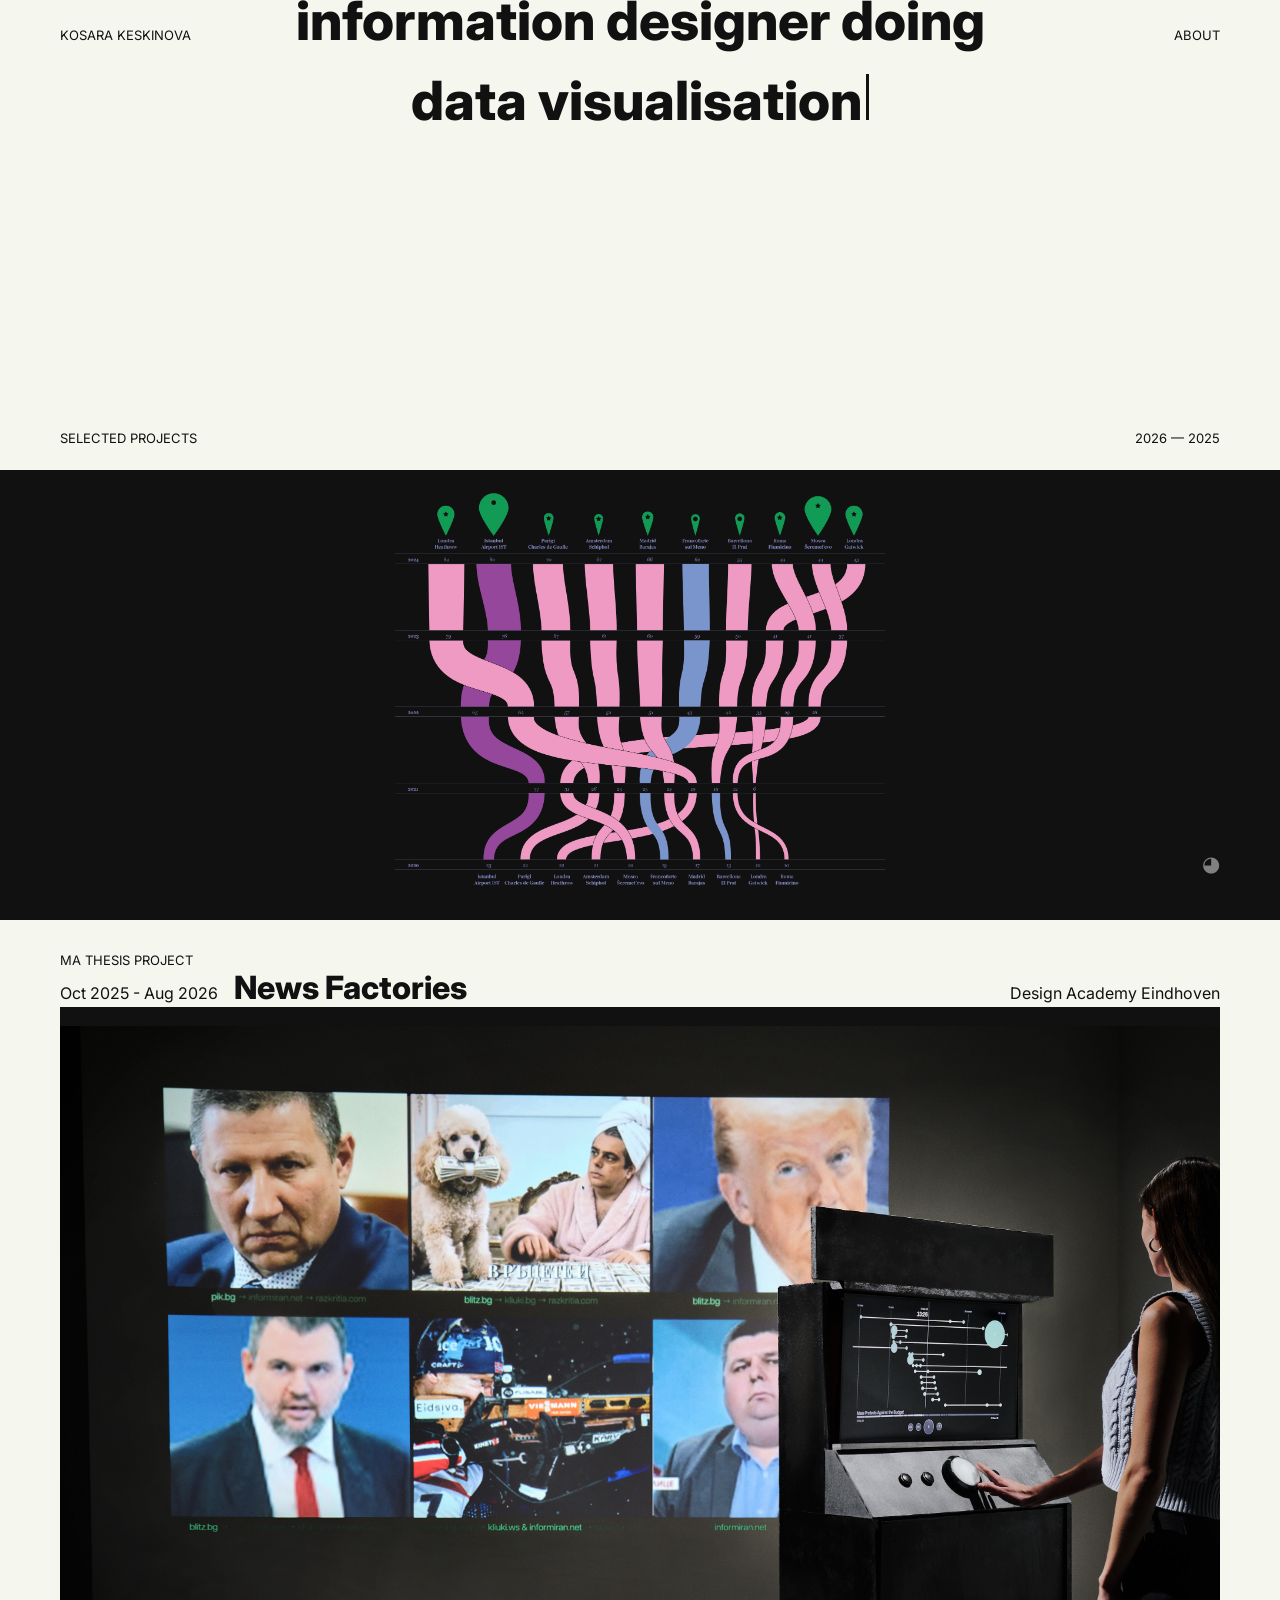
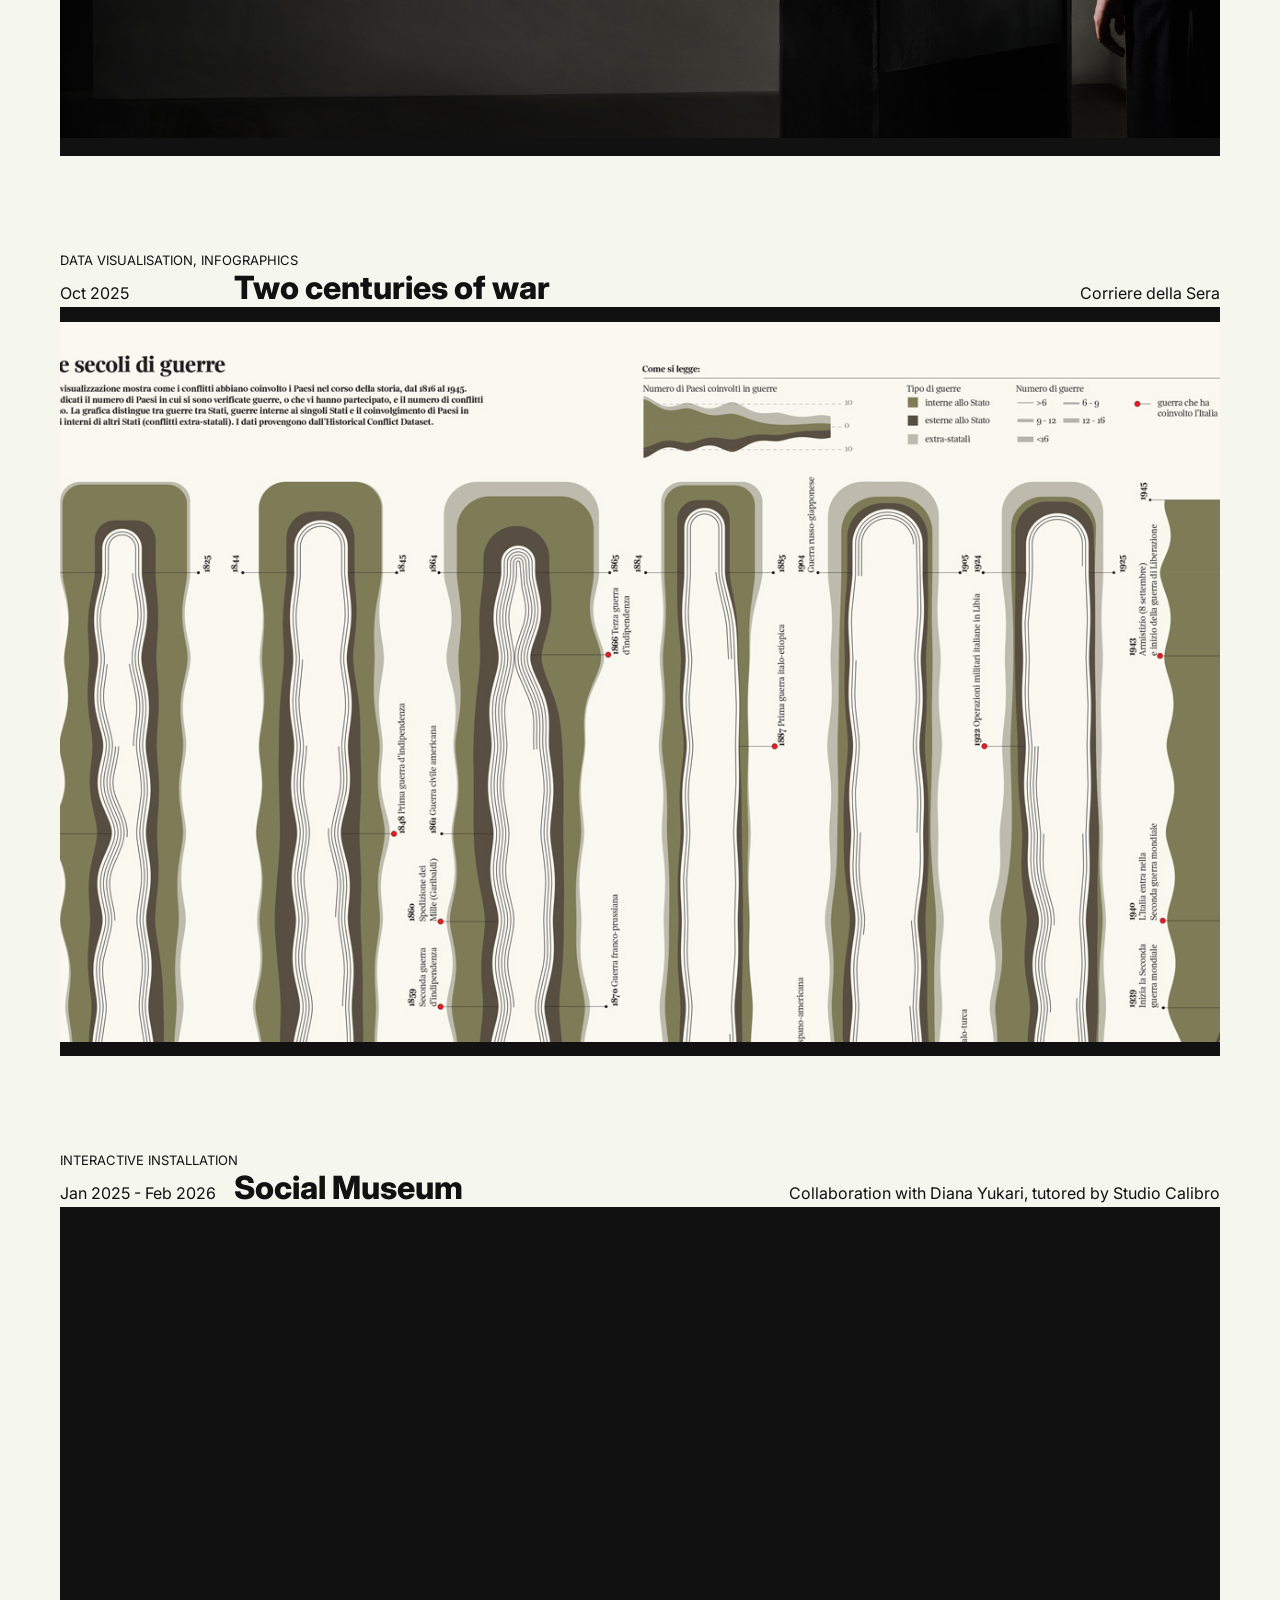
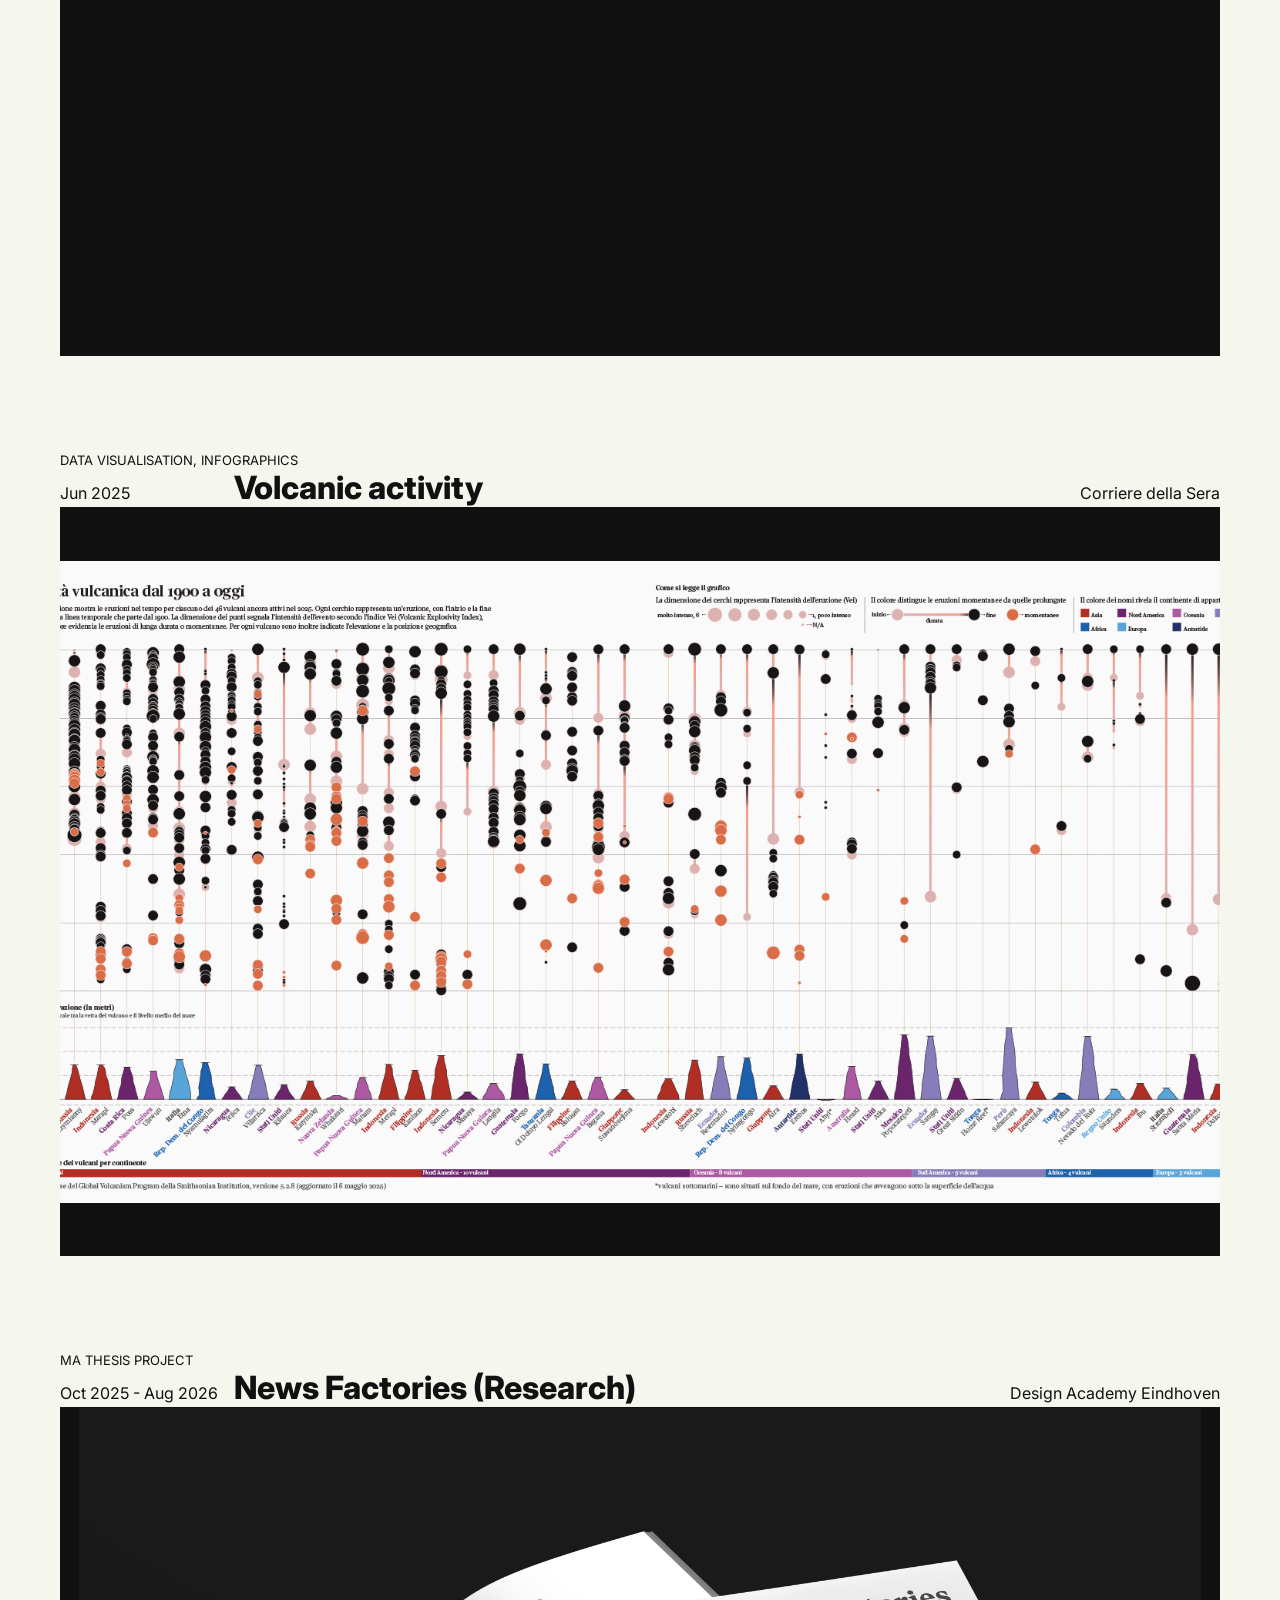
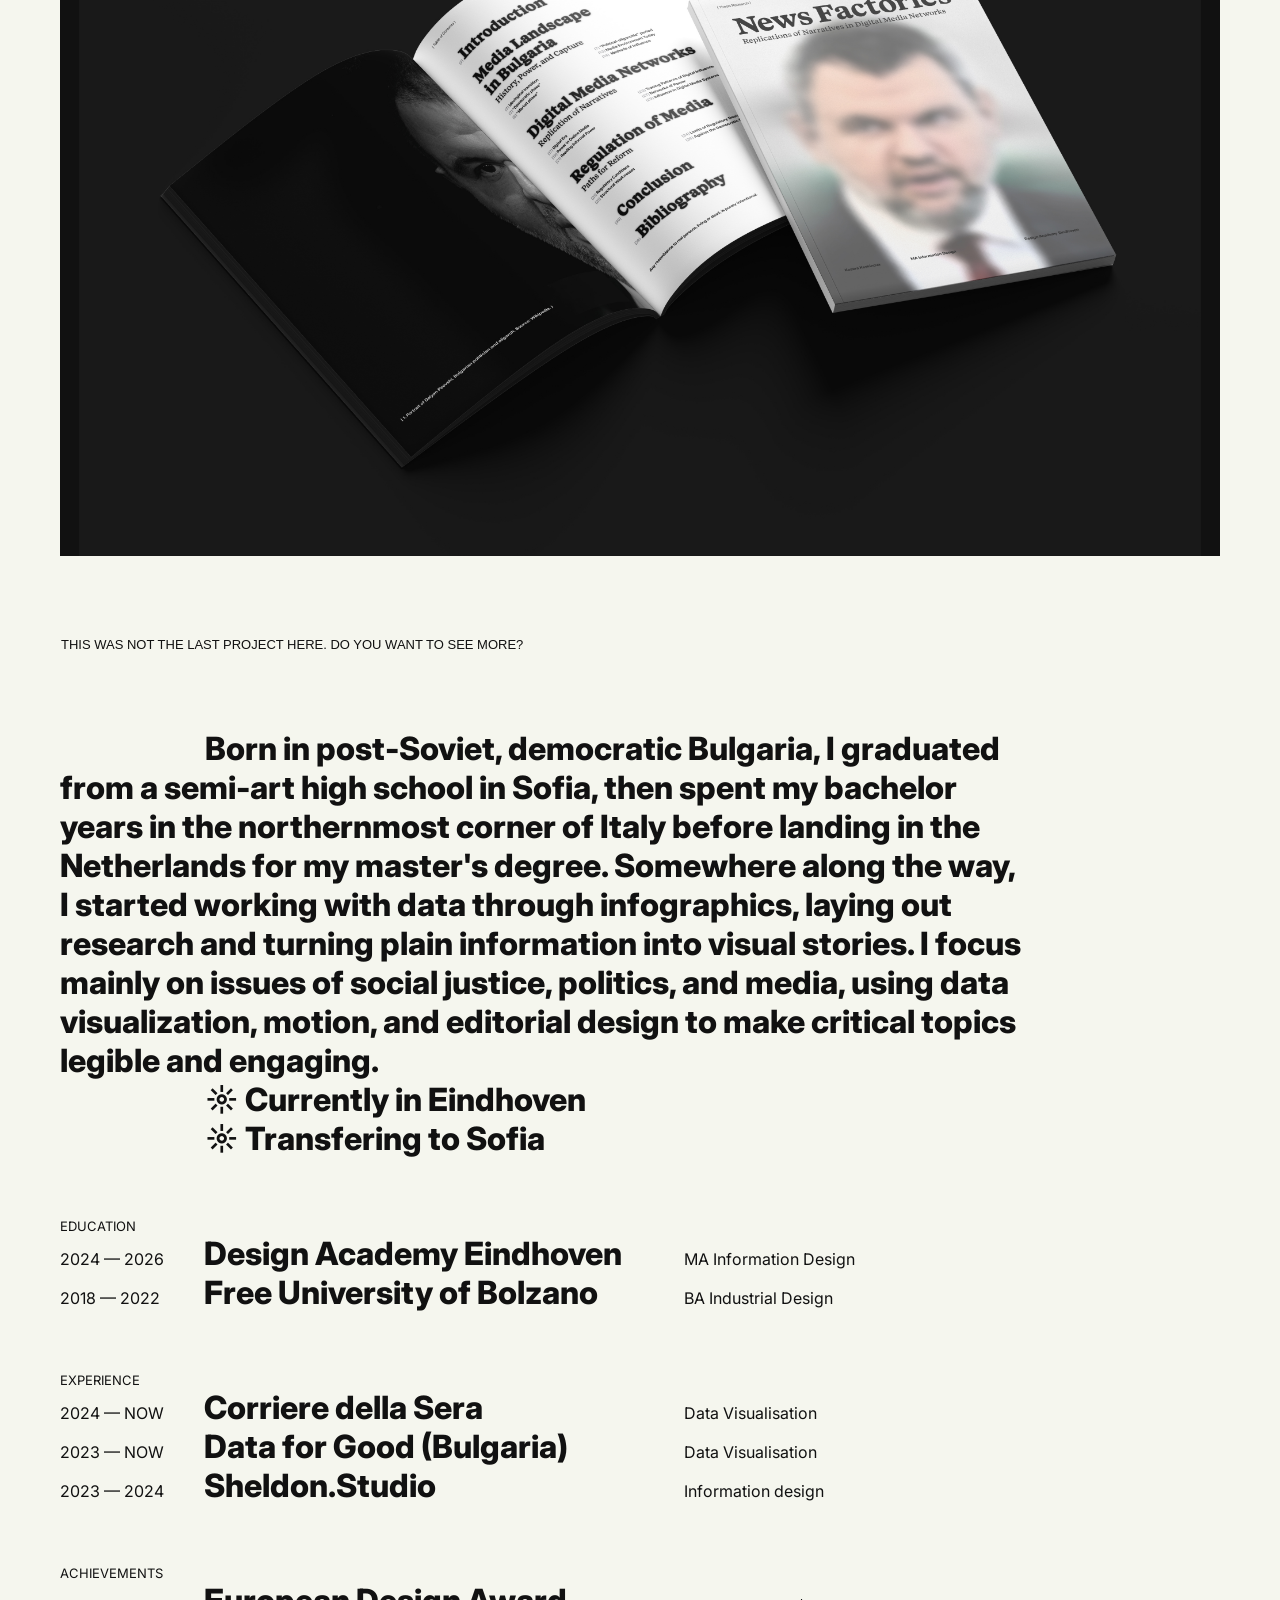
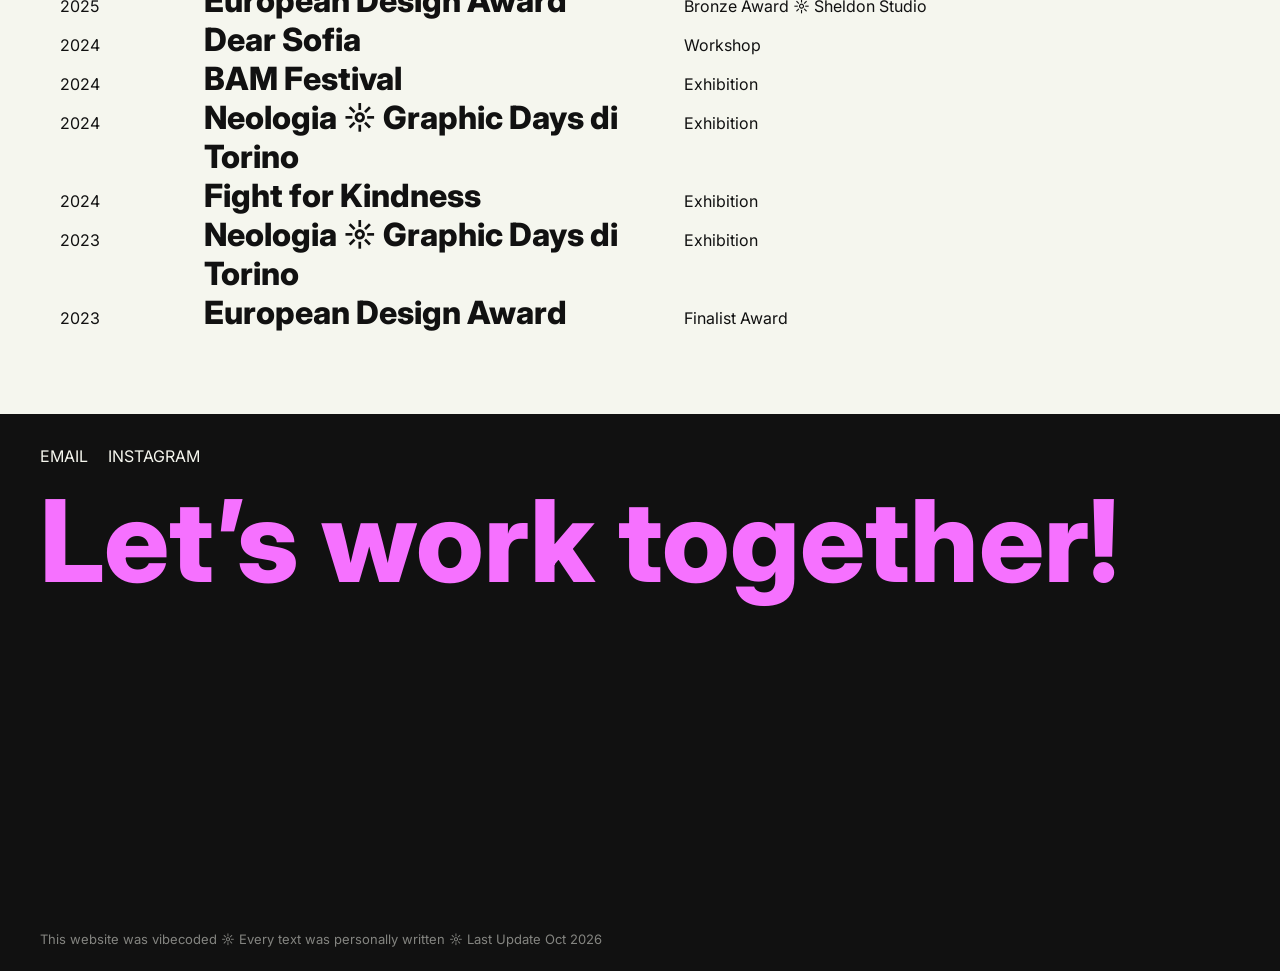
==== commit 45a472c4: "Update index.html" ====
--- a/index.html
+++ b/index.html
@@ -13,6 +13,9 @@
     <link rel="icon" type="image/png" href="images/favicon.png">
     <link rel="apple-touch-icon" href="images/favicon.png">
 
+    <meta name="description"
+        content="Kosara Keskinova is an information designer exploring data visualisation, motion graphics, and editorial design through visual storytelling and experimental design.">
+Ï
 
 <body>
     <header class="navbar" id="navbar">
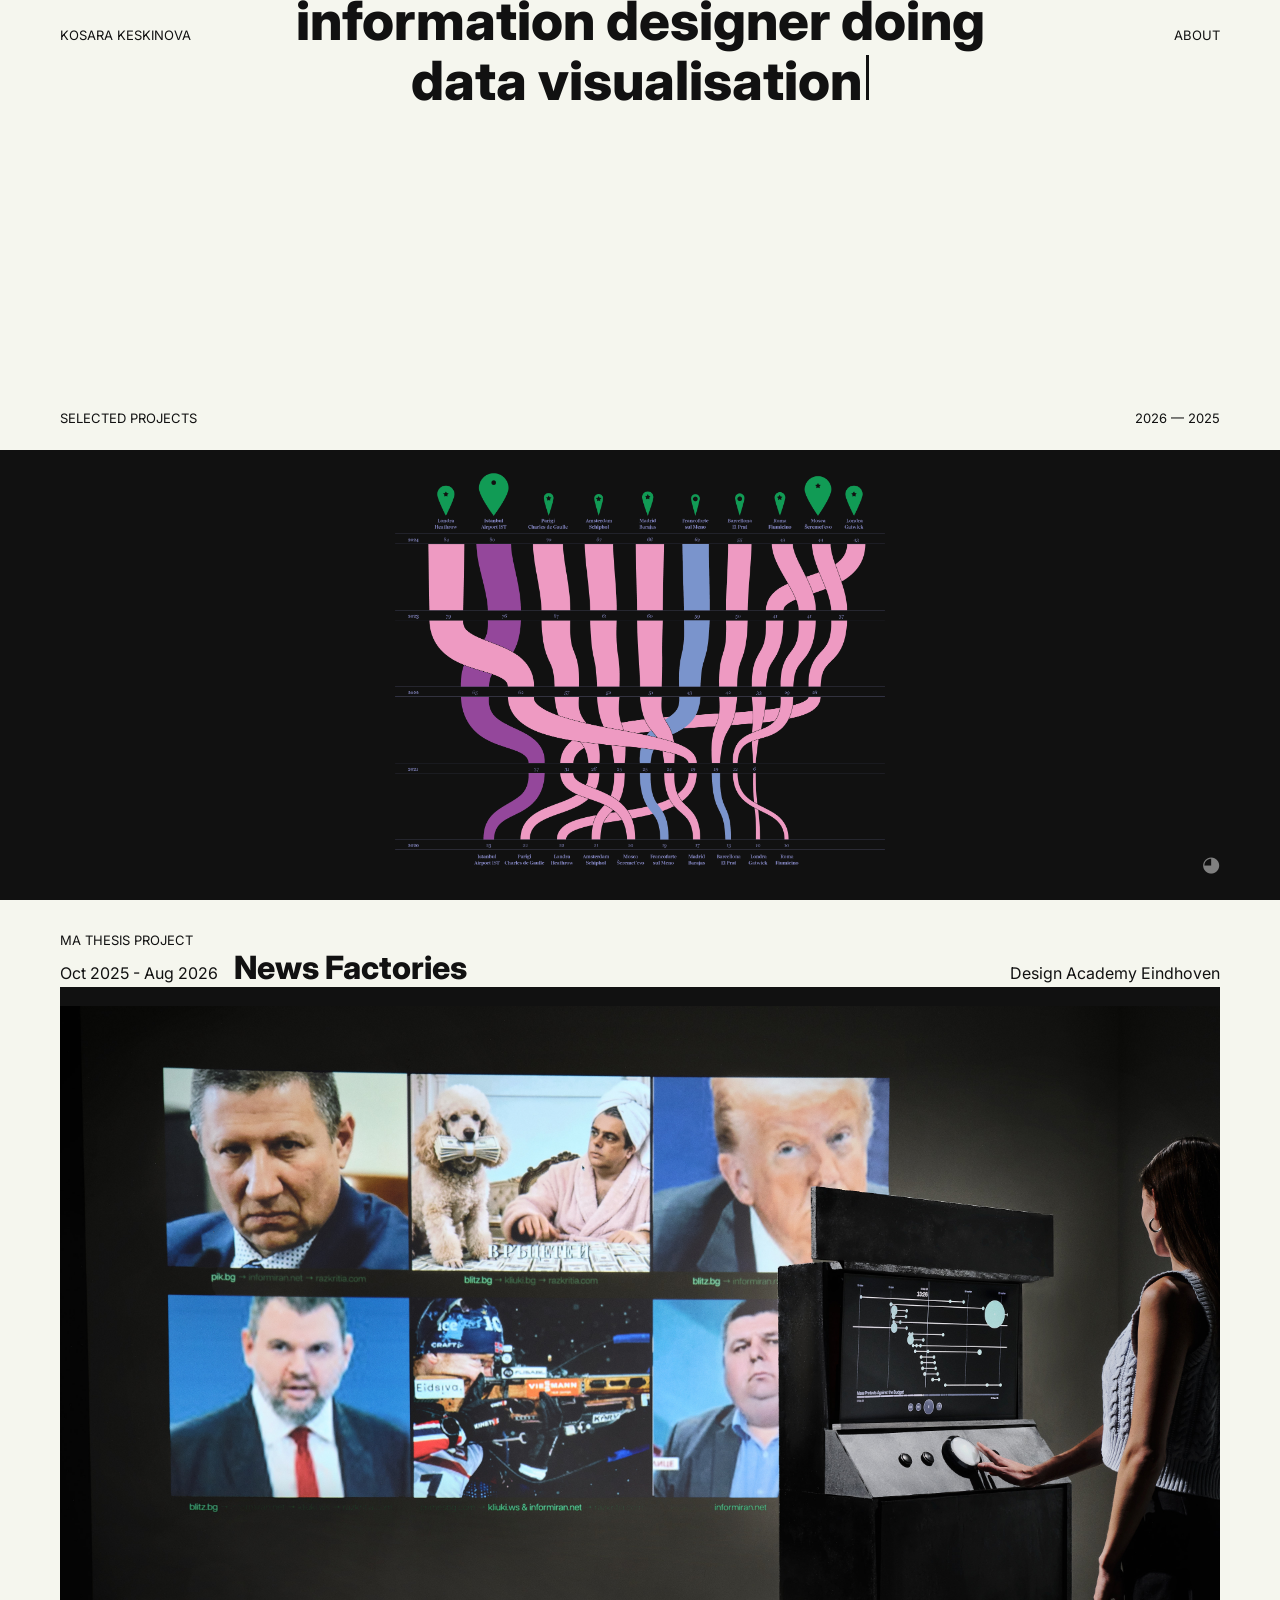
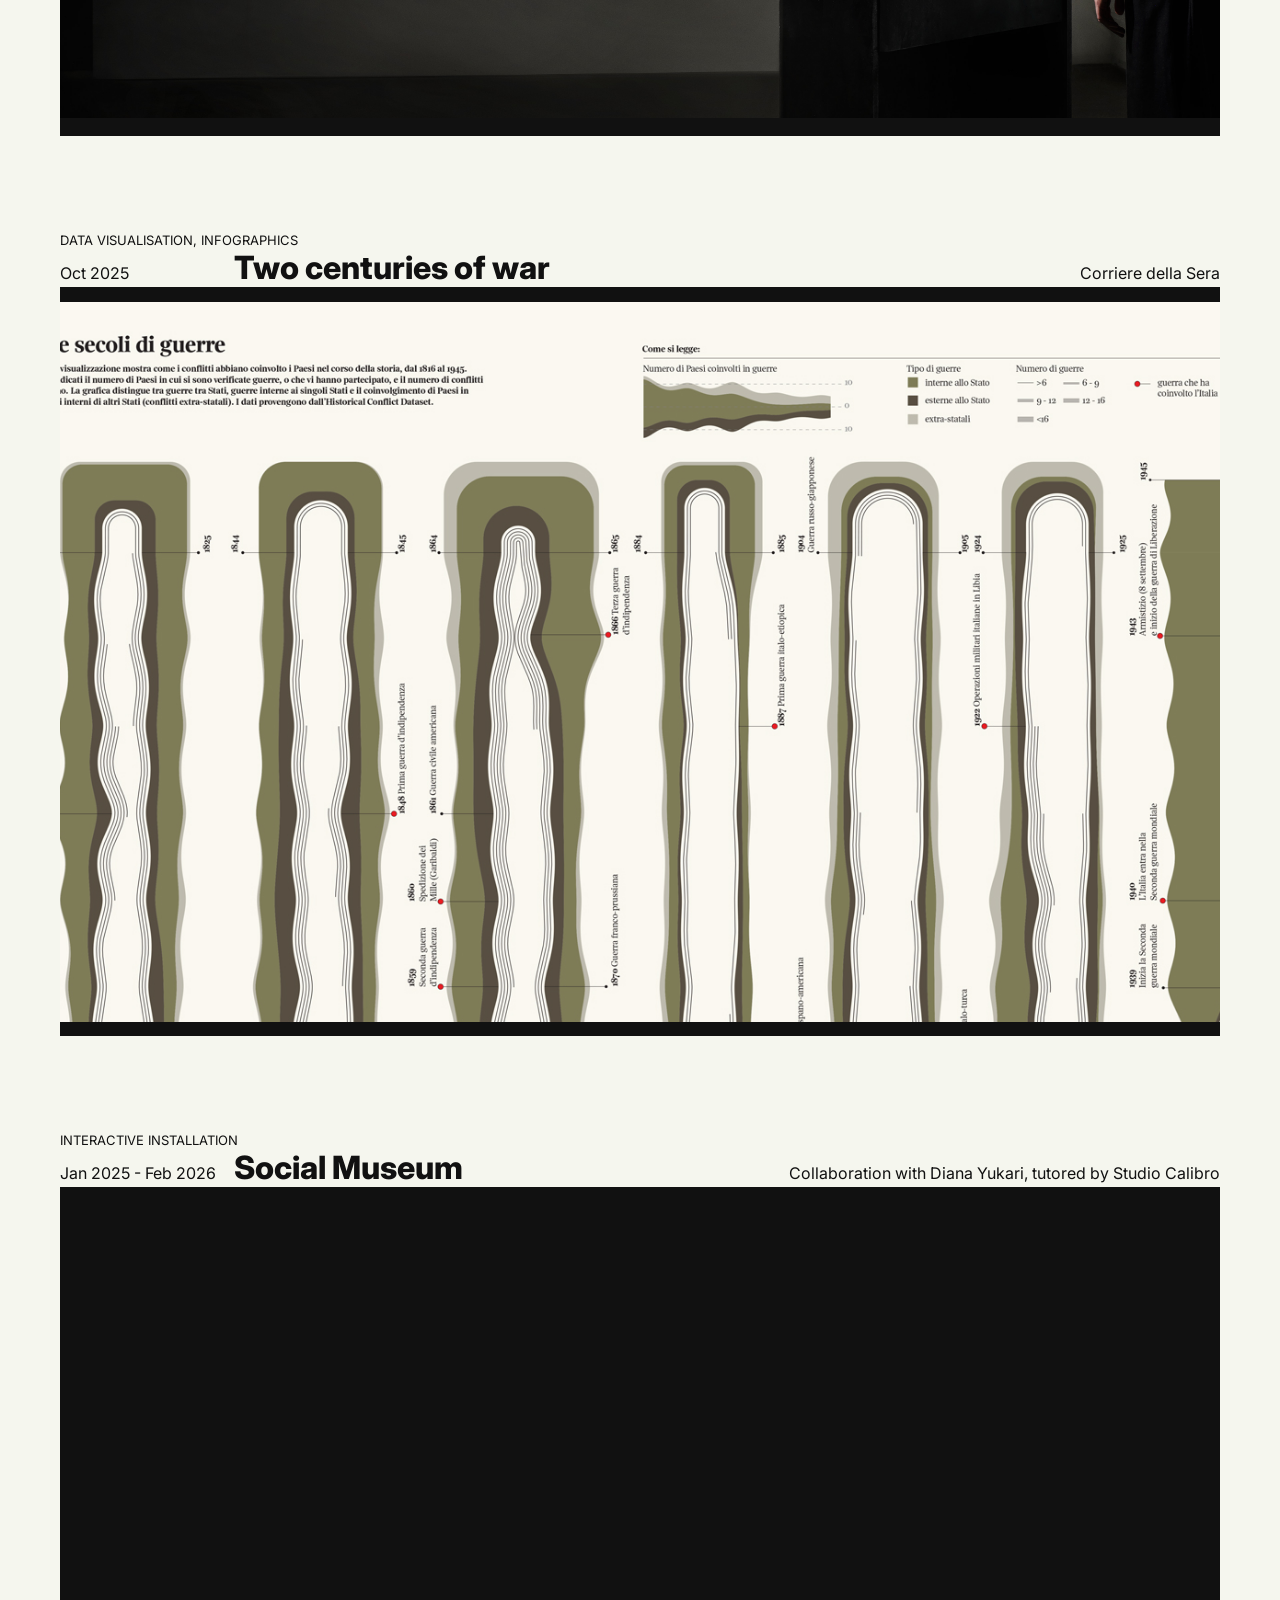
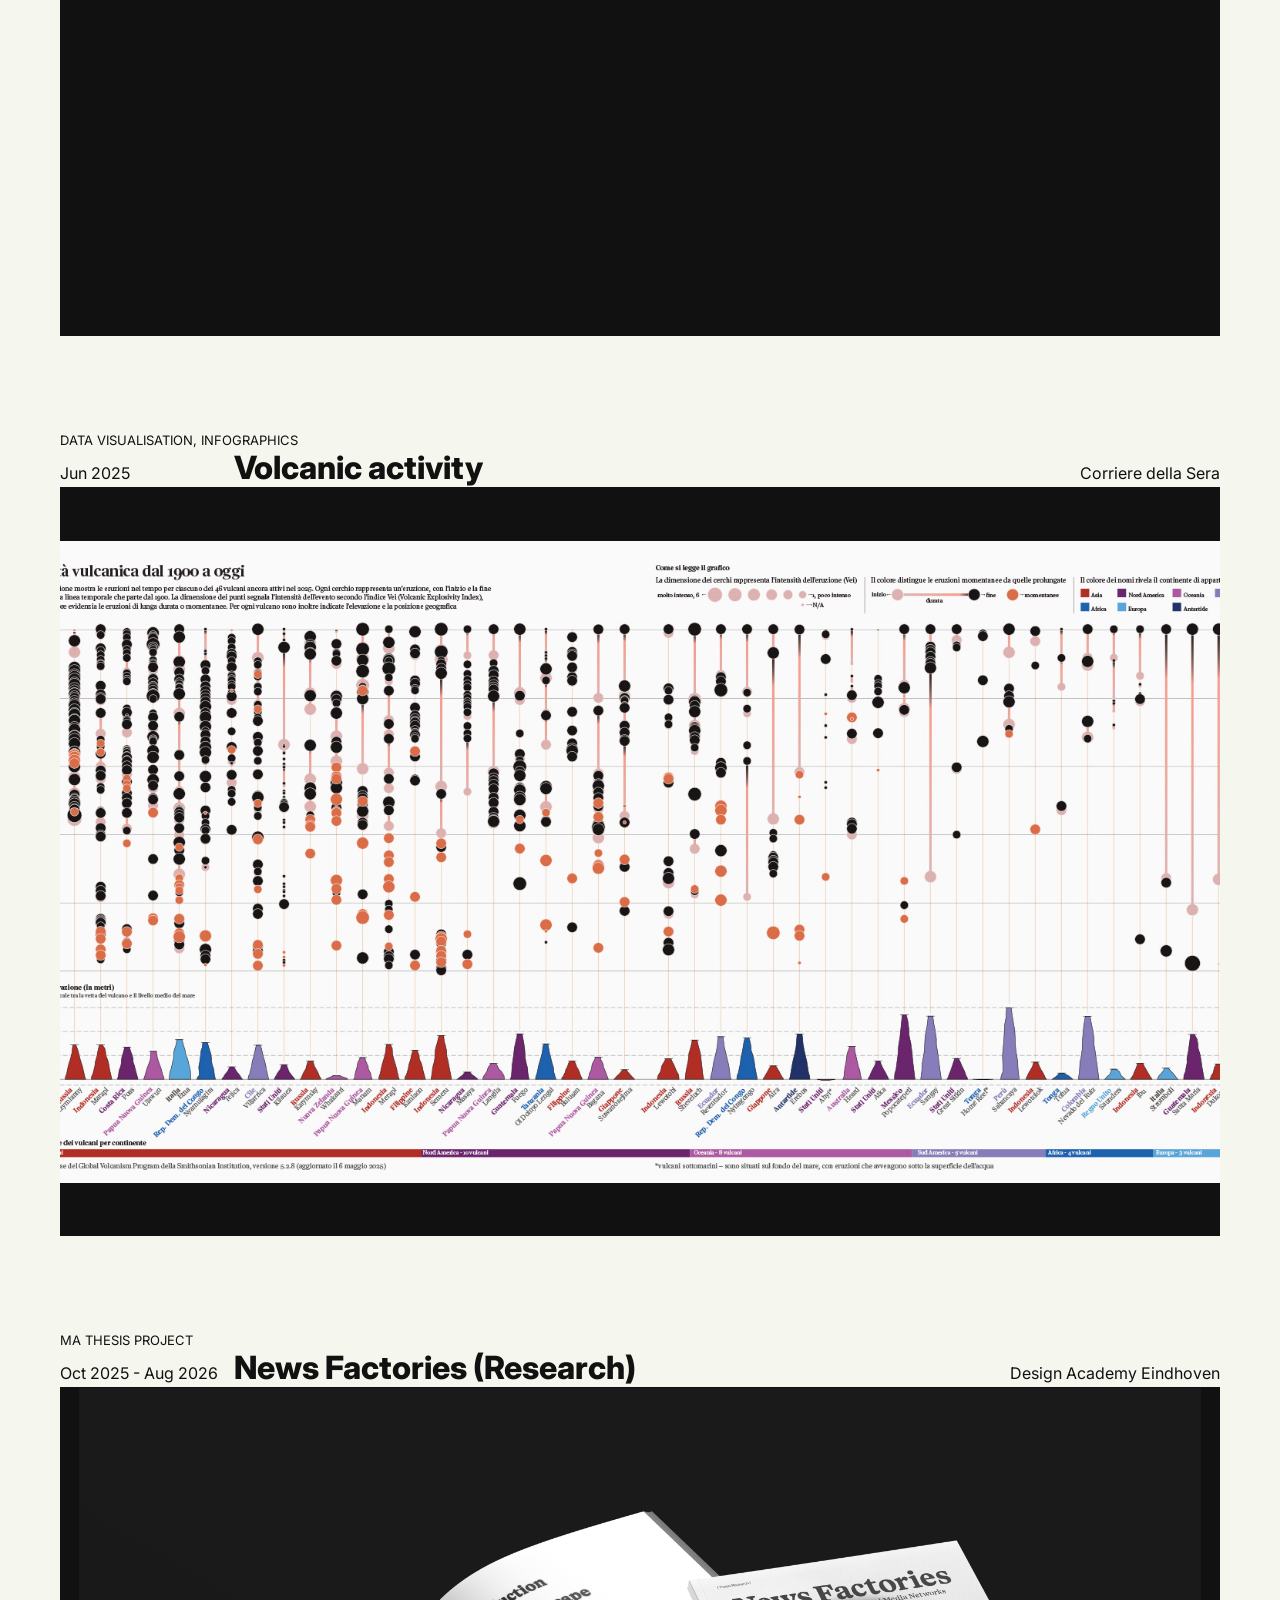
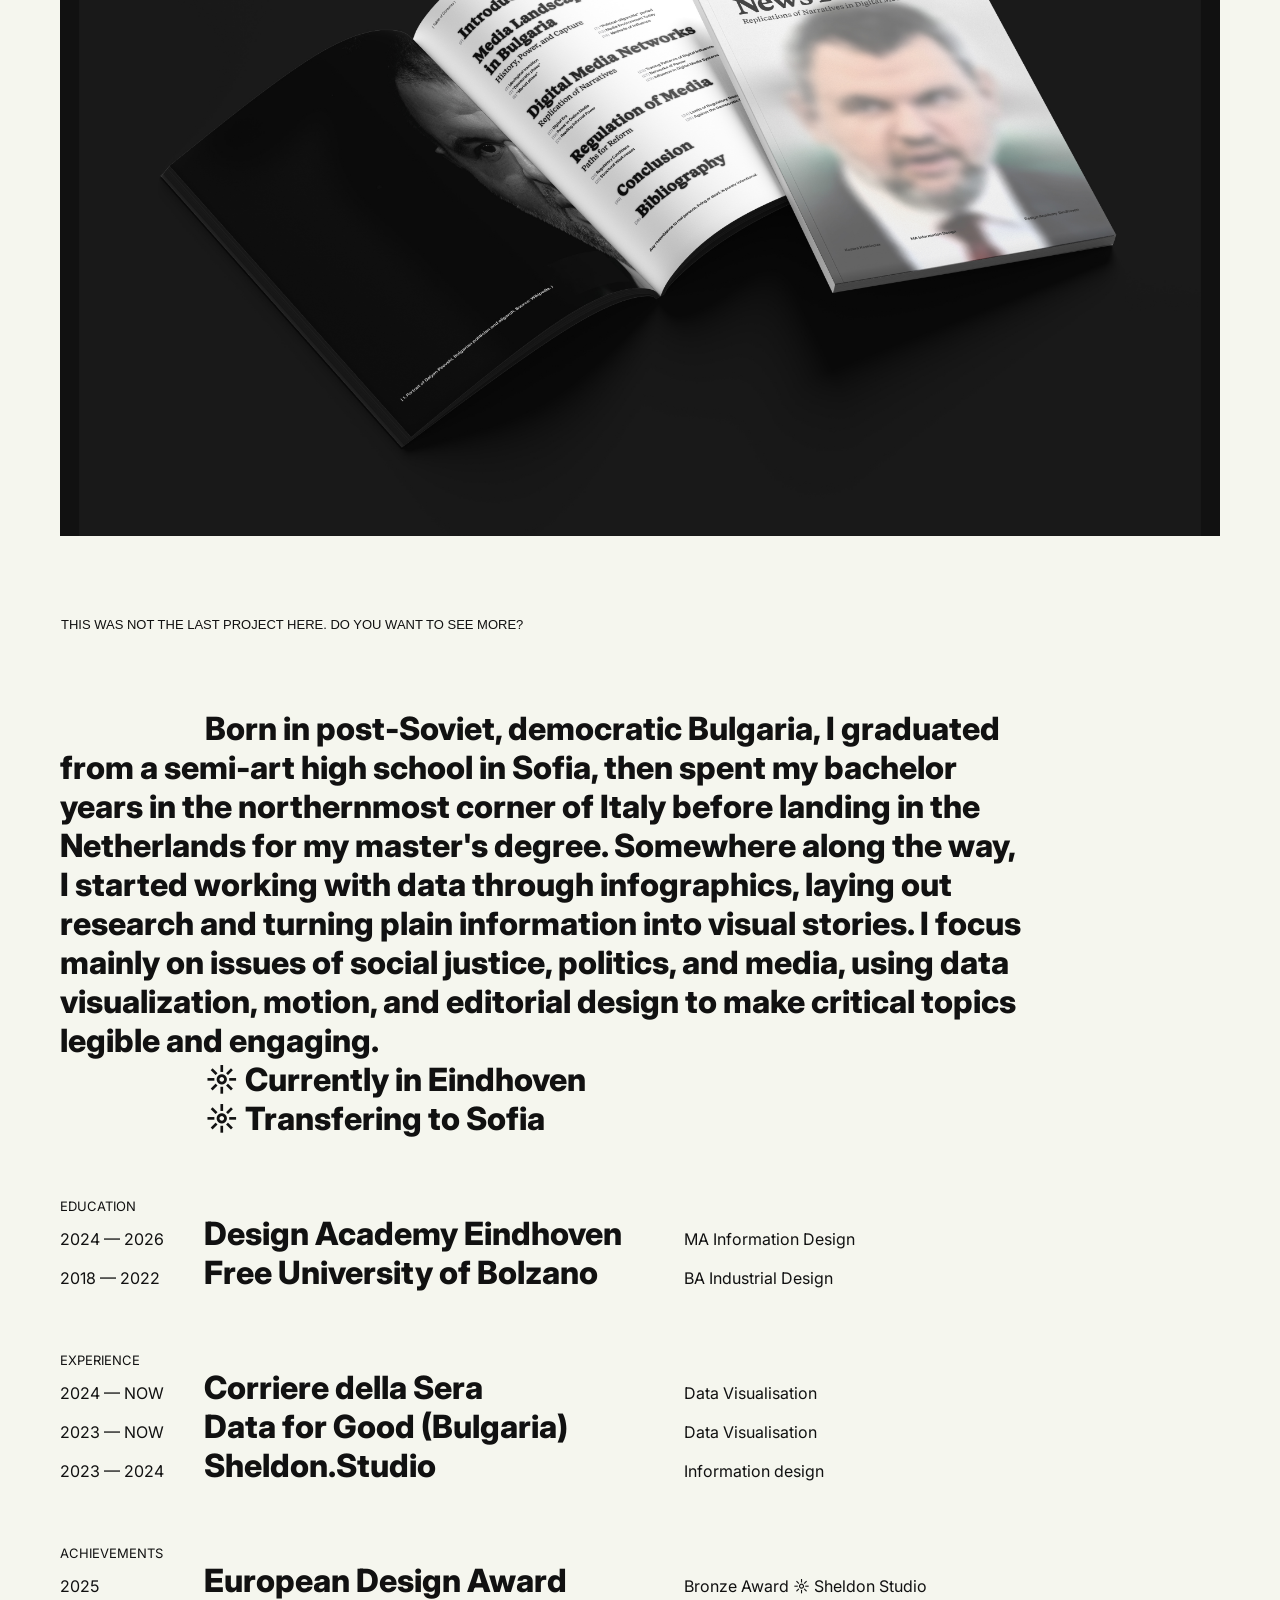
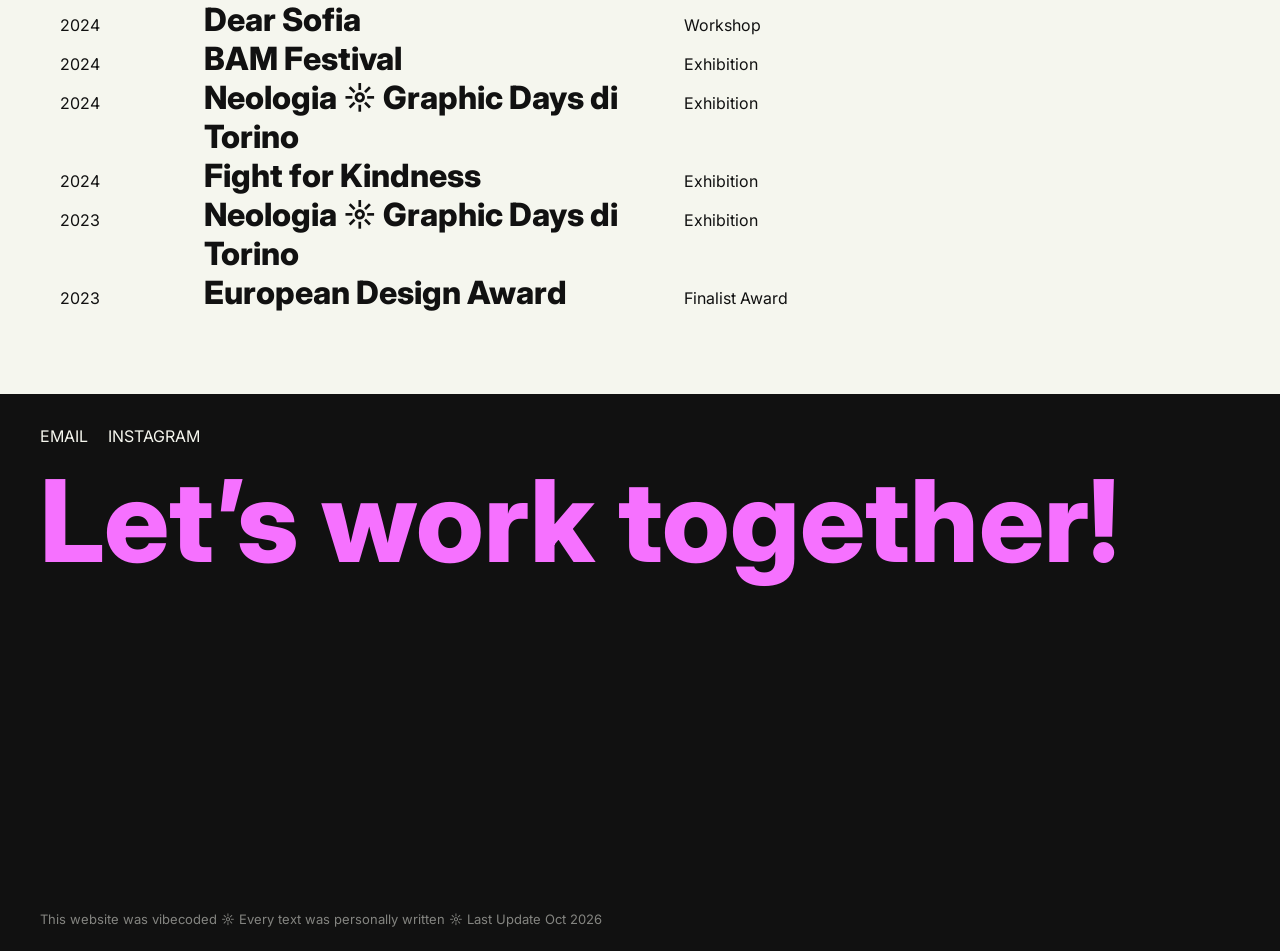
==== commit 1779f53a: "Add canonical link to index.html" ====
--- a/index.html
+++ b/index.html
@@ -15,8 +15,9 @@
 
     <meta name="description"
         content="Kosara Keskinova is an information designer exploring data visualisation, motion graphics, and editorial design through visual storytelling and experimental design.">
-Ï
-
+
+    <link rel="canonical" href="https://kosarakeskinova.com/">
+    
 <body>
     <header class="navbar" id="navbar">
         <div class="nav-left">
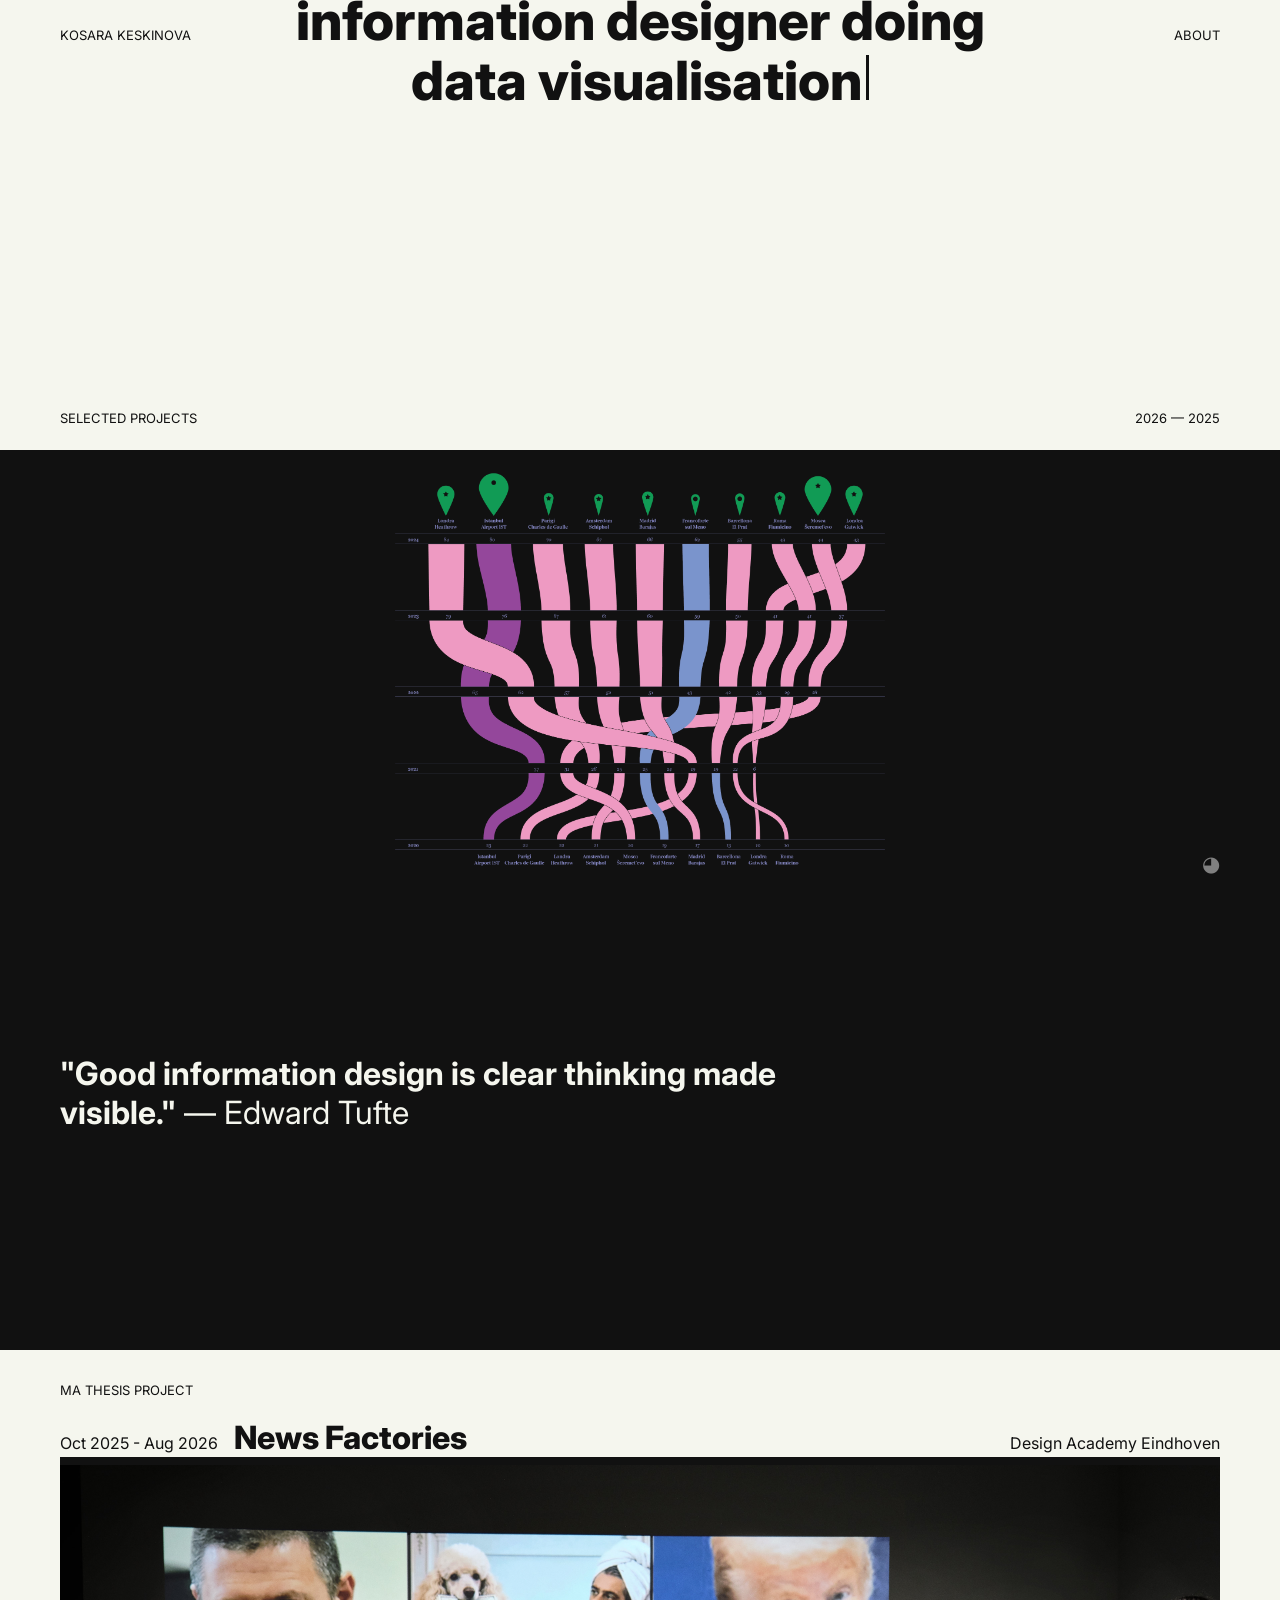
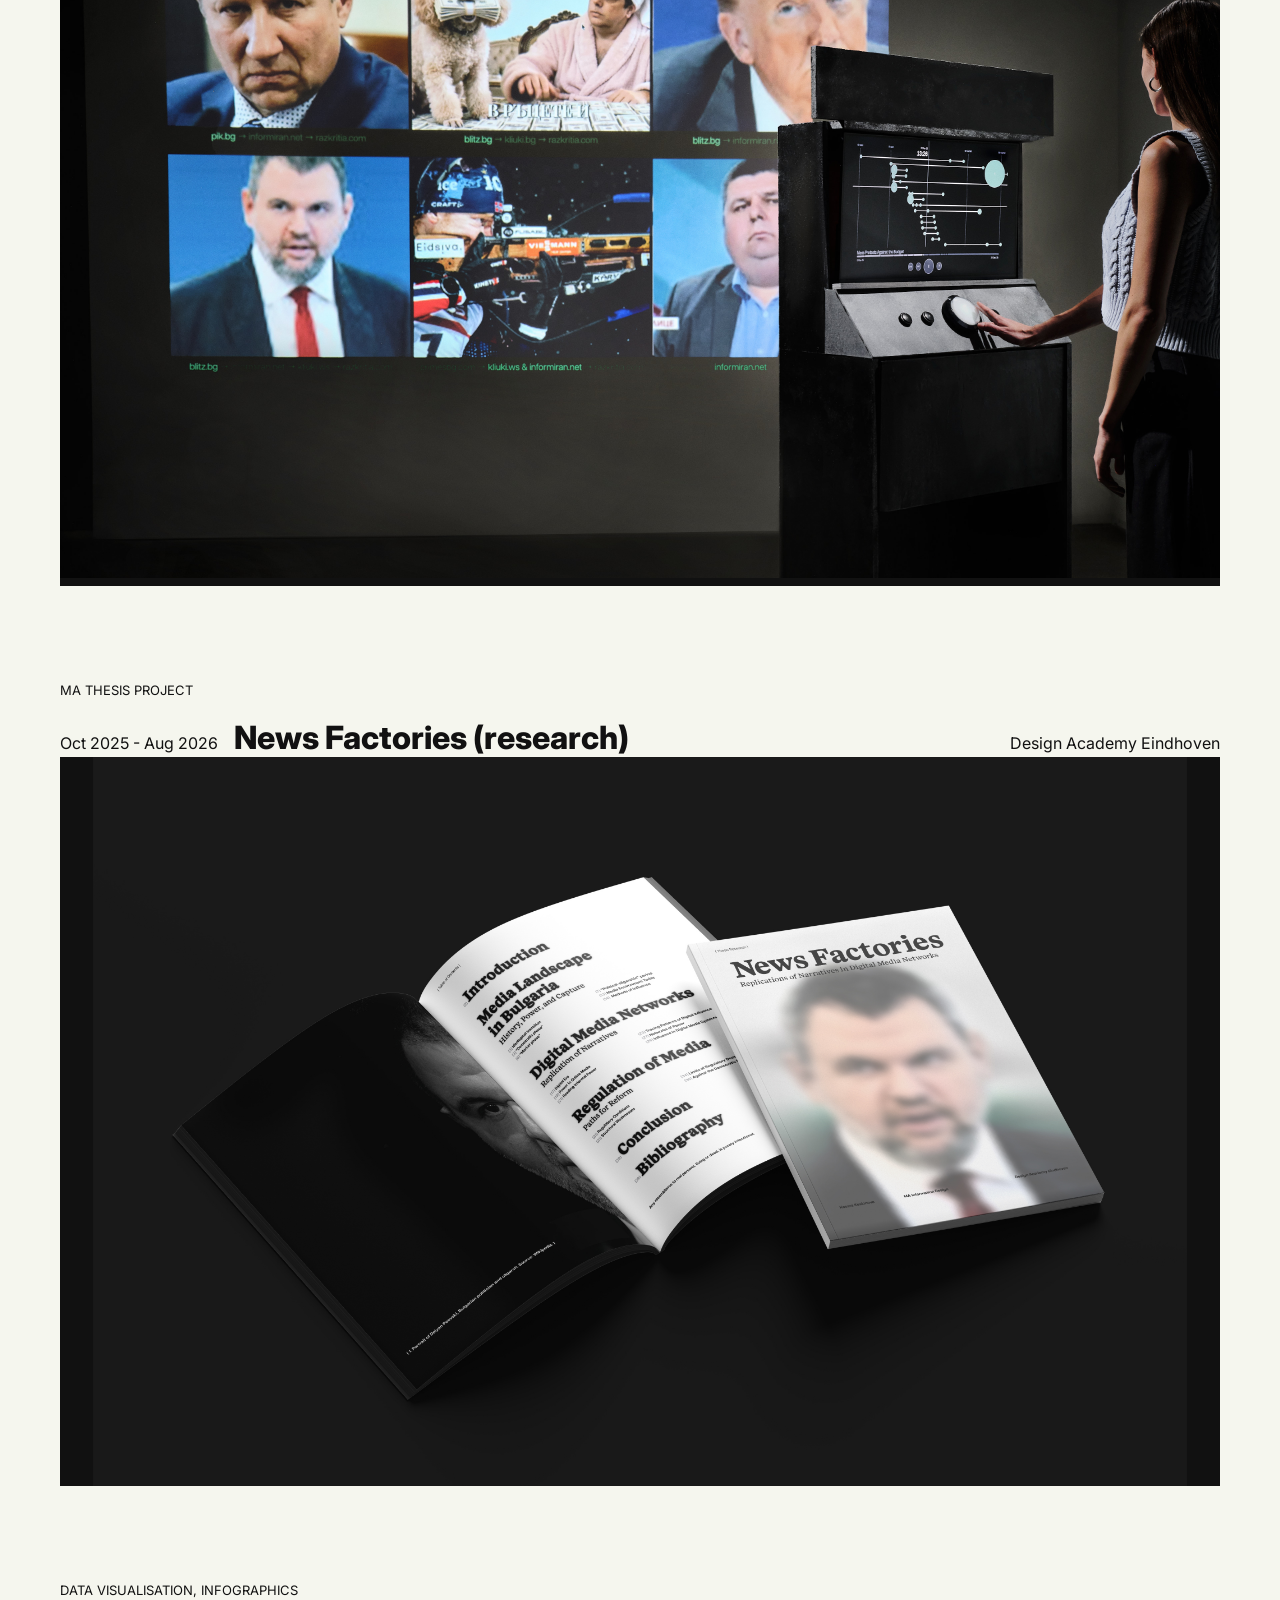
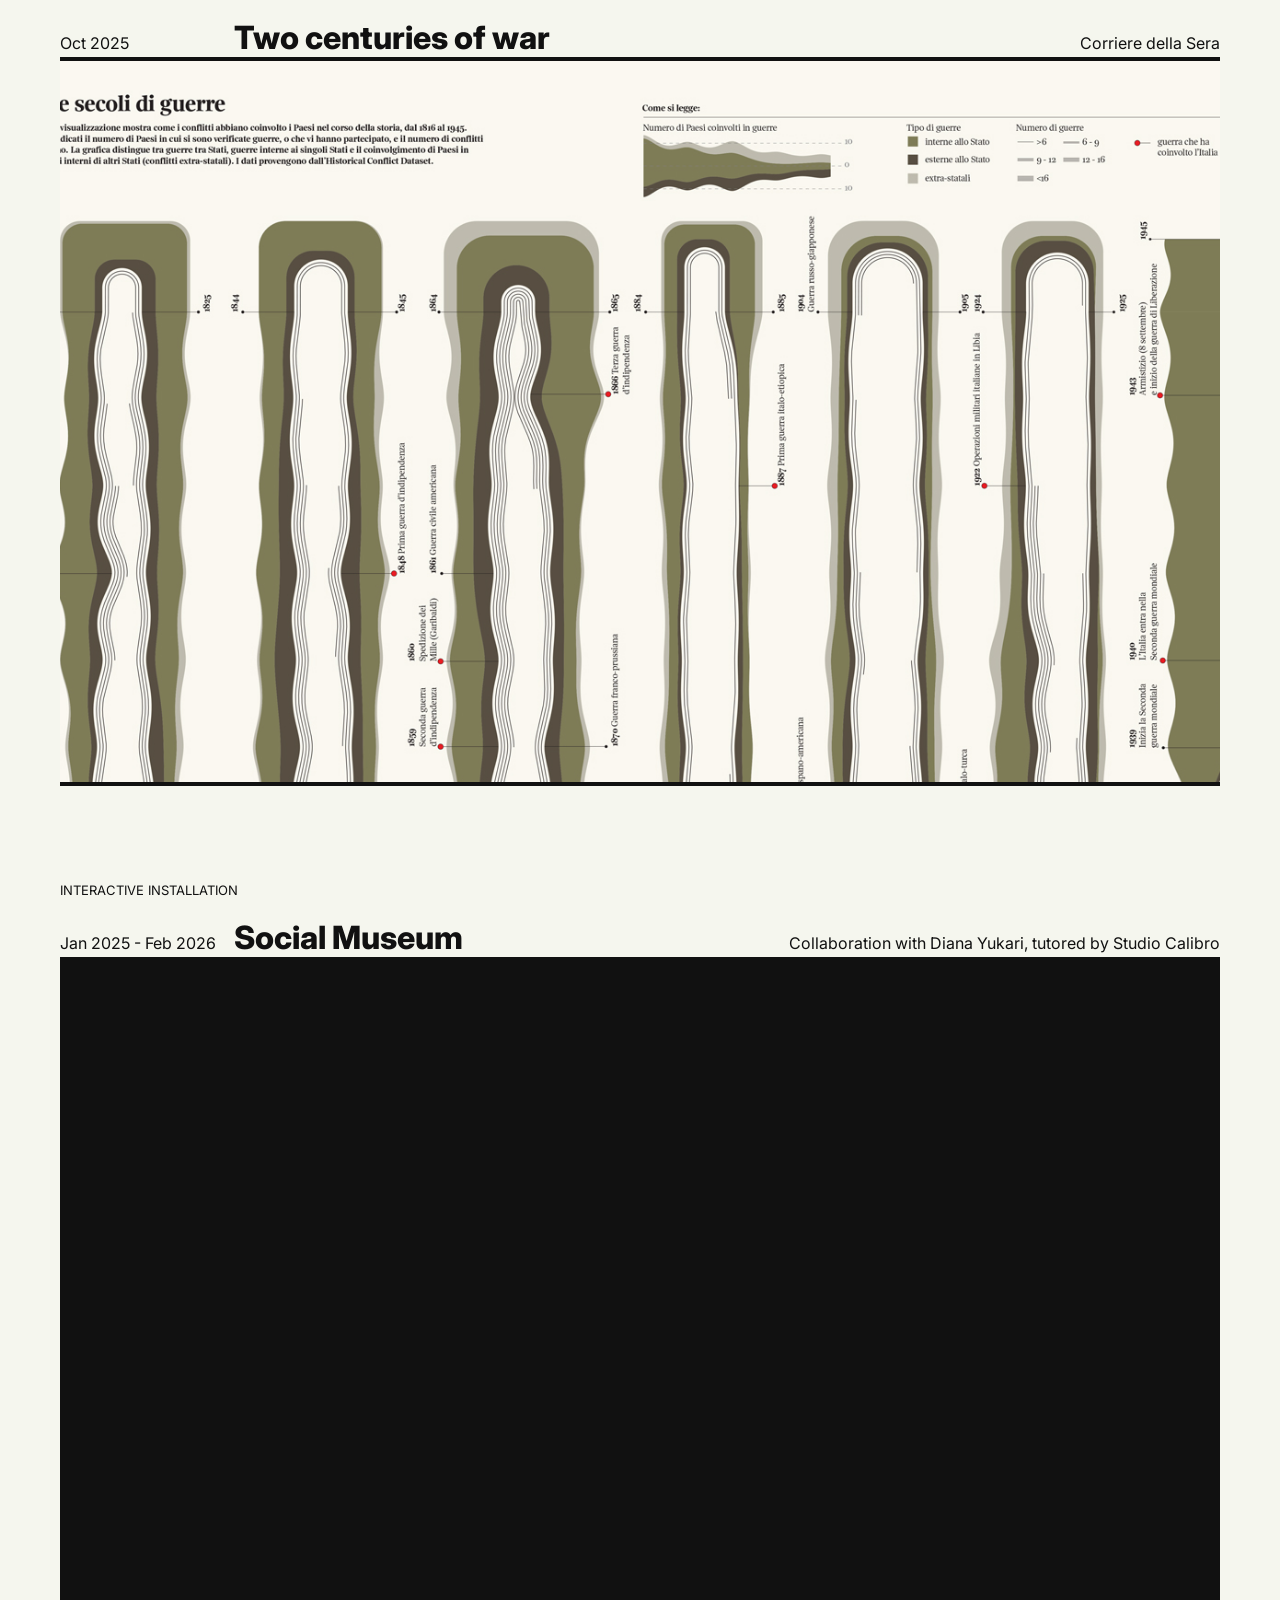
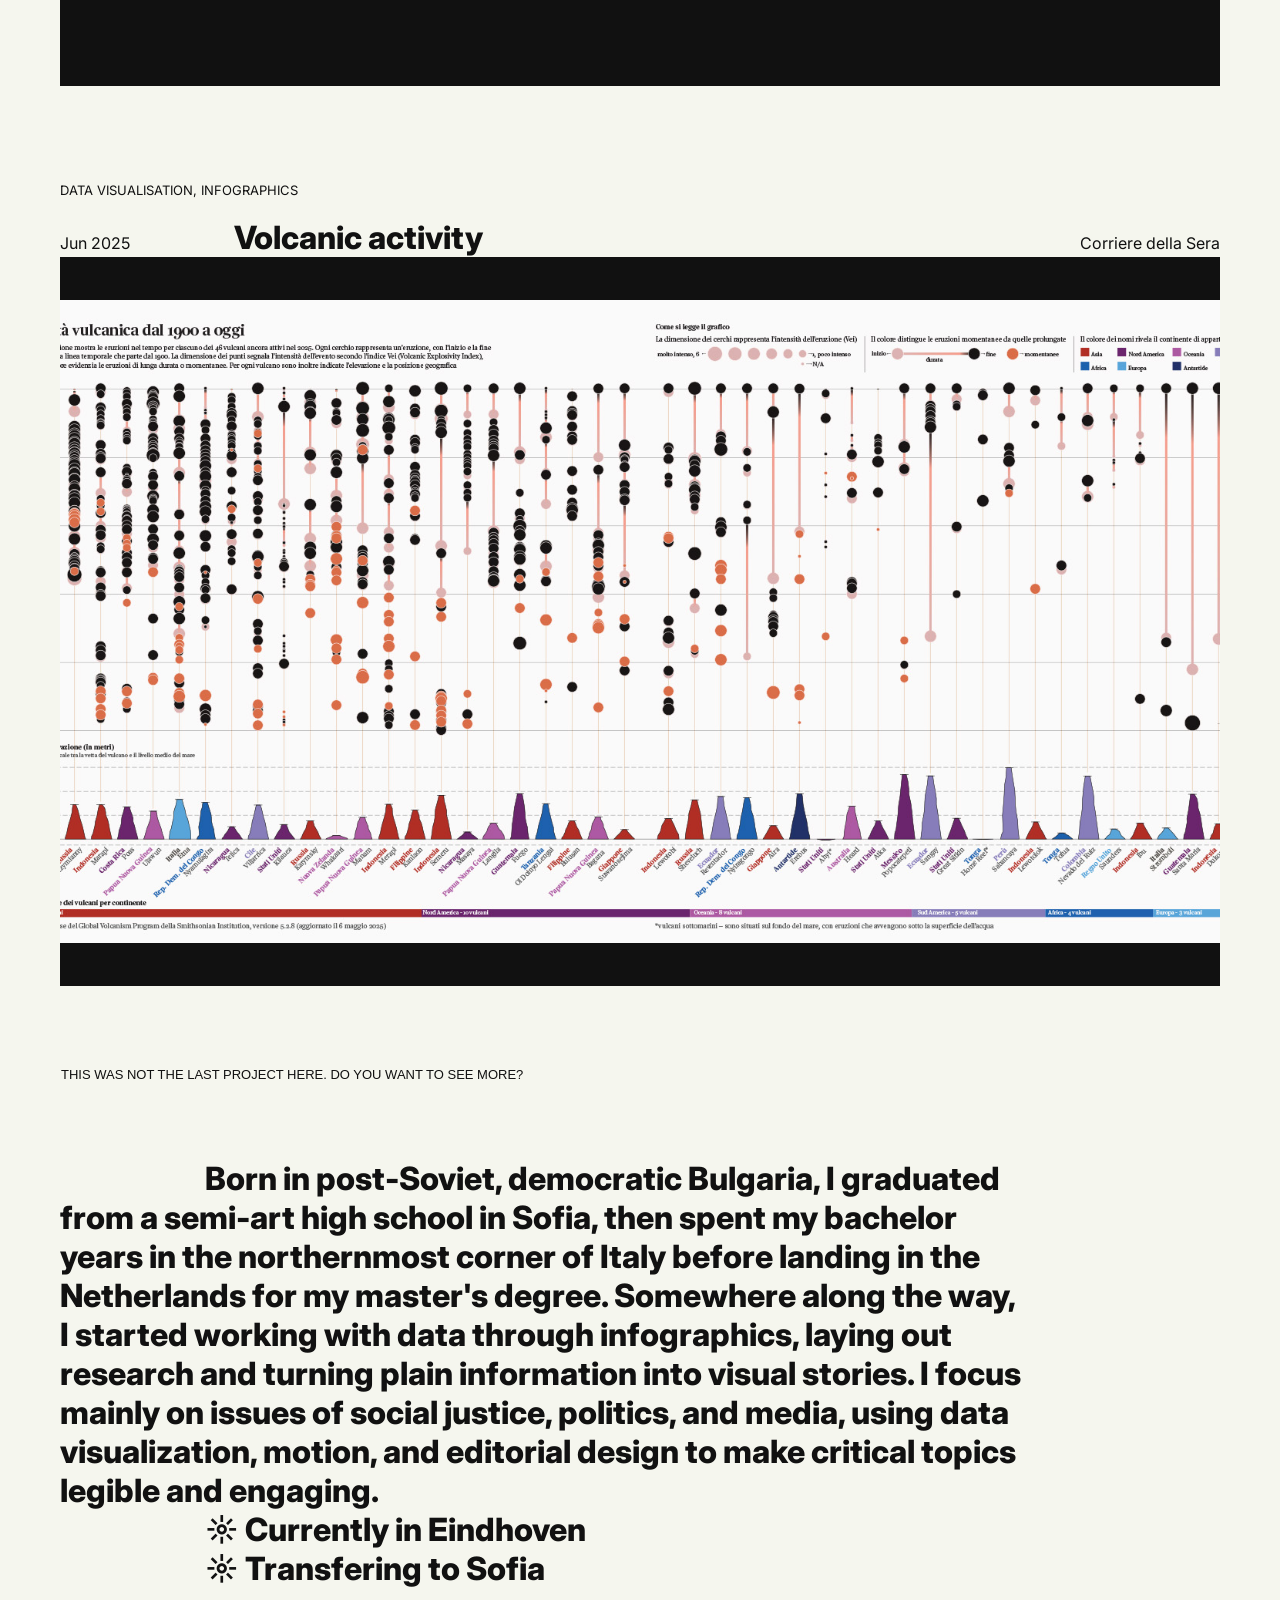
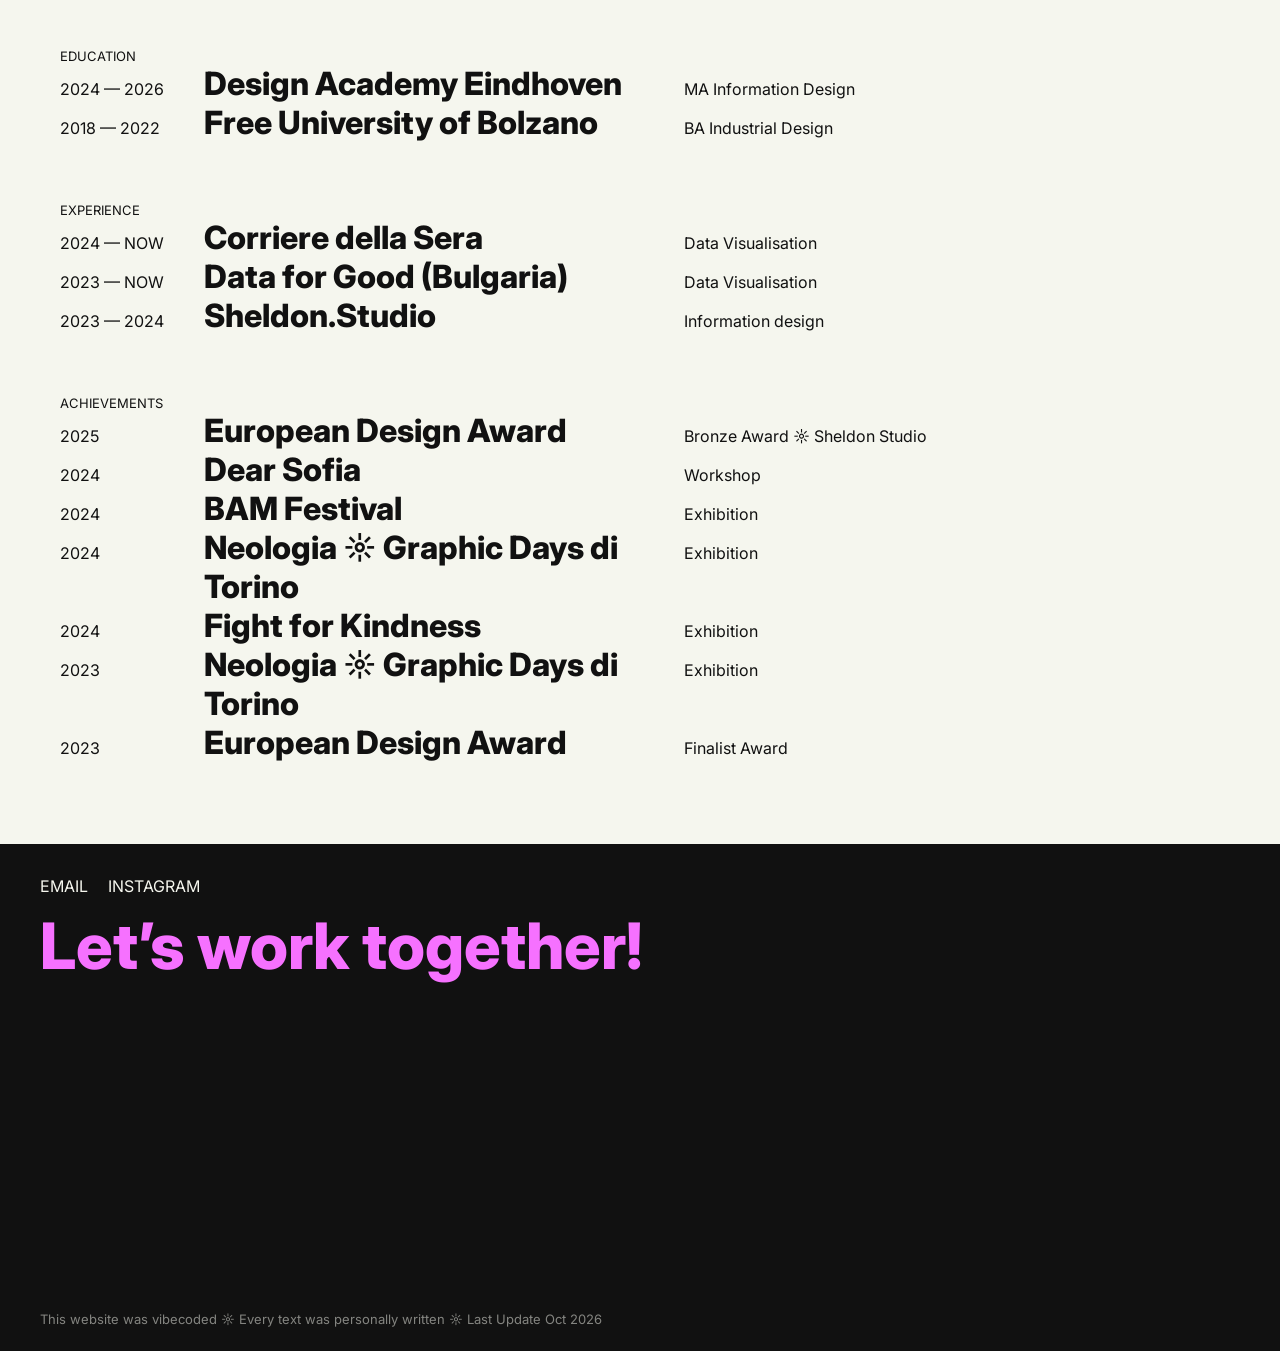
==== commit 7d5373f7: "Update favicon links and add quote in preview section Added favicon links and a quote by Edward Tuft" ====
--- a/index.html
+++ b/index.html
@@ -10,14 +10,15 @@
     <link
         href="https://fonts.googleapis.com/css2?family=Inter:ital,opsz,wght@0,14..32,100..900;1,14..32,100..900&display=swap"
         rel="stylesheet">
+    <!-- Browser tab and Google Search favicon -->
     <link rel="icon" type="image/png" href="images/favicon.png">
+
+    <!-- iPhone home screen icon -->
     <link rel="apple-touch-icon" href="images/favicon.png">
 
     <meta name="description"
         content="Kosara Keskinova is an information designer exploring data visualisation, motion graphics, and editorial design through visual storytelling and experimental design.">
 
-    <link rel="canonical" href="https://kosarakeskinova.com/">
-    
 <body>
     <header class="navbar" id="navbar">
         <div class="nav-left">
@@ -61,6 +62,15 @@
             <img id="previewImage" class="preview-img" alt="">
 
             <video id="previewVideo" class="preview-img" muted loop playsinline preload="auto"></video>
+        </div>
+        <div class="preview-about">
+            <div class="preview-about-text">
+                <p>
+                    <b>"Good information design is clear thinking made visible."</b>
+                    — Edward Tufte
+                </p>
+            </div>
+
         </div>
 
         <!-- Works Section -->
@@ -108,14 +118,14 @@
                             <div class="when">2024 — 2026</div>
                             <div class="what">Design Academy Eindhoven</div>
                             <div class="detail">MA Information Design</div>
-                            
+
                         </div>
 
                         <div class="row">
                             <div class="when">2018 — 2022</div>
                             <div class="what">Free University of Bolzano</div>
                             <div class="detail">BA Industrial Design</div>
-                            
+
                         </div>
                     </div>
 
@@ -241,7 +251,8 @@
             </div>
 
             <!-- Bottom: Disclaimer on the left -->
-            <p class="footer-note">This website was vibecoded ☼ Every text was personally written ☼ Last Update Oct 2026</p>
+            <p class="footer-note">This website was vibecoded ☼ Every text was personally written ☼ Last Update Oct 2026
+            </p>
         </footer>
 
     </main>
--- a/style.css
+++ b/style.css
@@ -31,6 +31,7 @@
         background-color var(--transition),
         color var(--transition);
     min-height: 100vh;
+
 }
 
 a {
@@ -221,6 +222,28 @@
     transition: opacity 0.5s ease-out;
 }
 
+.preview-about {
+    position: relative;
+    width: 100%;
+    height: 50vh;
+    margin: 0;
+    padding: 60px 60px 64px 60px;
+    background: #111111;
+    display: flex;
+    overflow: hidden;
+    align-items: center;
+
+
+}
+
+.preview-about-text {
+    width: 75vw;
+    padding-right: 15vw;
+    font-size: 32px;
+    font-weight: 400;
+    color: #F5F6EE;
+    margin-bottom: 60px;
+}
 
 /* --- WORKS SECTION --- */
 .works {
@@ -246,13 +269,14 @@
     font-size: 13px;
     text-transform: uppercase;
     font-weight: 400;
+    margin-bottom: 20px;
 }
 
 .project-row {
     display: grid;
     grid-template-columns: 15% auto auto;
     align-items: baseline;
-    border-bottom: solid 0.5px var(--text);
+    /* border-bottom: solid 0.5px var(--text); */
     cursor: pointer;
     transition: opacity 0.2s ease, color 0.2s ease;
     user-select: none;
@@ -260,7 +284,7 @@
 
 .project-row:hover {
     color: var(--accent);
-    border-bottom: 0.5px solid var(--accent);
+    /* border-bottom: 0.5px solid var(--accent); */
 
 }
 
@@ -314,7 +338,7 @@
     justify-content: center;
     opacity: 0;
     pointer-events: none;
-    transition: opacity 3s ease;
+    transition: opacity 1.2s ease;
 }
 
 .carousel-slide.active {
@@ -434,13 +458,15 @@
     font-size: 13px;
     text-transform: uppercase;
     font-weight: 400;
+    margin-bottom: 20px;
+
 }
 
 .modal-row {
     display: grid;
     grid-template-columns: 15% auto auto;
     align-items: baseline;
-    border-bottom: 0.5px solid var(--text);
+    /* border-bottom: 0.5px solid var(--text); */
 
 }
 
@@ -476,7 +502,7 @@
 /* 3. Description (Styled like .about-text) */
 .modal-description {
     width: 75vw;
-    font-size: 24px;
+    font-size: 16px;
     font-weight: 800;
     line-height: 1.25;
     color: var(--text);
@@ -488,18 +514,21 @@
 .modal-section {
     align-items: baseline;
     margin: 50px 0;
+
 }
 
 .modal-section h2 {
+    width: 75vw;
     font-size: 13px;
     text-transform: uppercase;
     font-weight: 400;
     margin-bottom: 12px;
+    text-indent: 15%;
 }
 
 .modal-section p {
     width: 75vw;
-    font-size: 24px;
+    font-size: 16px;
     font-weight: 400;
     line-height: 1.25;
     text-indent: 15%;
@@ -526,6 +555,7 @@
     color: var(--text);
     margin-bottom: 60px;
 }
+
 
 .about-wrapper {
     padding: 60px 0 0 0;
@@ -700,7 +730,7 @@
 }
 
 .footer-top-row h2 {
-    font-size: 114px;
+    font-size: 64px;
     font-weight: 800;
     margin: 0;
     line-height: 1;
@@ -791,6 +821,11 @@
         height: auto;
         width: auto;
         object-fit: contain;
+    }
+
+    .preview-about {
+        padding: 18px 24px 40px 24px;
+
     }
 
     /* PROJECT CARDS */
@@ -891,6 +926,10 @@
         margin-bottom: 36px;
     }
 
+    .preview-about-text {
+        font-size: 24px;
+    }
+
     .about-wrapper {
         padding-top: 36px;
     }
@@ -1178,6 +1217,11 @@
         margin-bottom: 30px;
     }
 
+    .preview-about-text {
+        font-size: 24px;
+        line-height: 1.4;
+    }
+
     .about-wrapper {
         padding-top: 28px;
     }
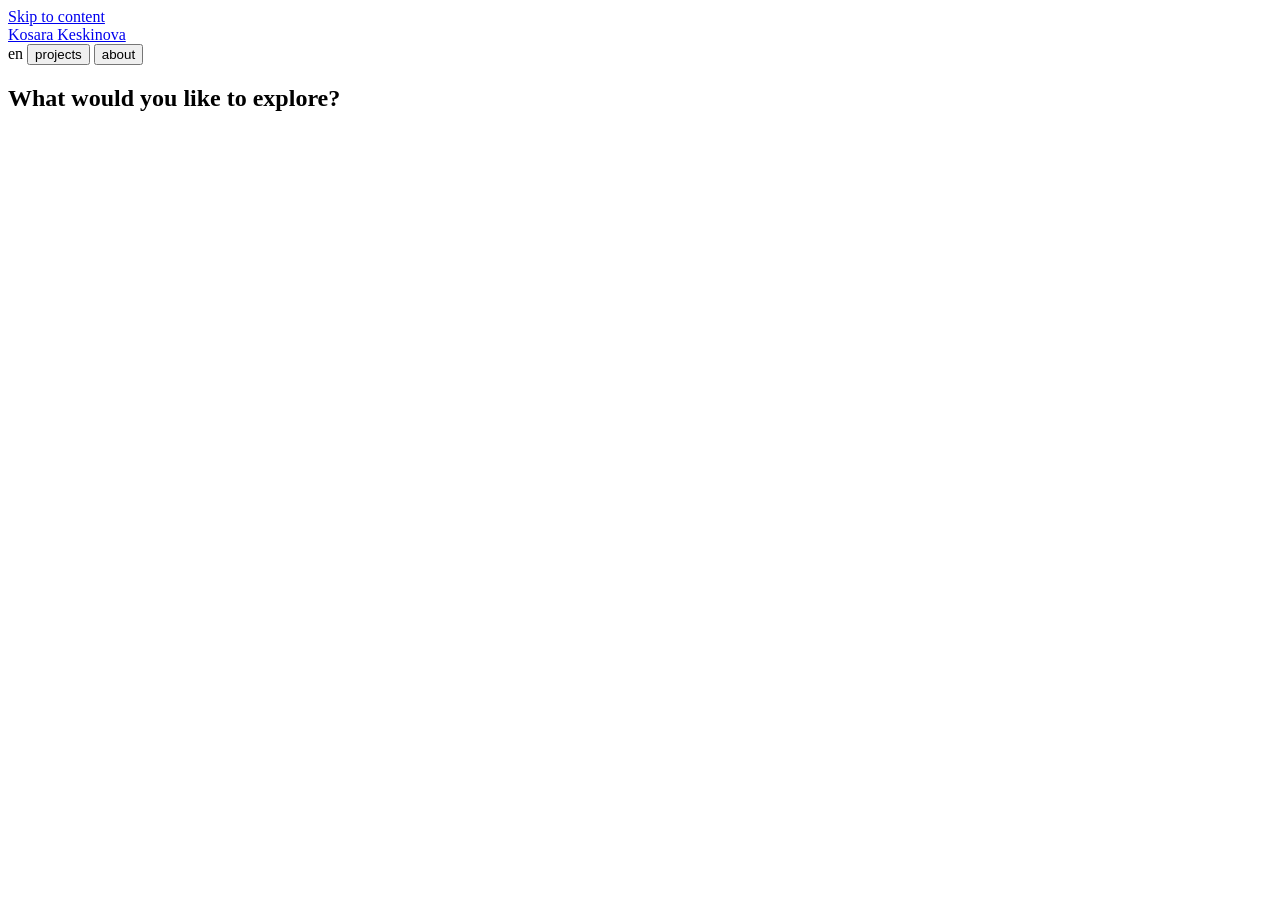
==== commit 0efe5e0f: "Revise index.html for SEO and accessibility enhancements Updated HTML structure and metadata for imp" ====
--- a/index.html
+++ b/index.html
@@ -1,268 +1,50 @@
+<!doctype html>
 <html lang="en">
+<head>
+  <meta charset="utf-8">
+  <meta name="viewport" content="width=device-width, initial-scale=1, viewport-fit=cover">
+  <title>Kosara Keskinova — Information designer</title>
+  <meta name="description" content="Kosara Keskinova is an information designer doing data visualisation, motion, editorial and interactive design.">
+  <meta name="theme-color" content="#060606">
+  <meta property="og:type" content="website">
+  <meta property="og:title" content="Kosara Keskinova — Information designer">
+  <meta property="og:description" content="Data visualisation, motion, editorial and interactive design.">
+  <meta property="og:image" content="assets/images/project-01-01.jpg">
+  <link rel="icon" type="image/png" href="assets/images/favicon.png">
+  <link rel="preload" href="assets/fonts/inter-latin.woff2" as="font" type="font/woff2" crossorigin>
+  <link rel="stylesheet" href="css/fonts.css">
+  <link rel="stylesheet" href="css/style.css">
+</head>
+<body class="home">
+  <a class="skip-link" href="#strip">Skip to content</a>
 
-<head>
-    <meta charset="UTF-8">
-    <meta name="viewport" content="width=device-width, initial-scale=1.0">
-    <title>KK</title>
-    <link rel="stylesheet" href="style.css">
-    <link rel="preconnect" href="https://fonts.googleapis.com">
-    <link rel="preconnect" href="https://fonts.gstatic.com" crossorigin>
-    <link
-        href="https://fonts.googleapis.com/css2?family=Inter:ital,opsz,wght@0,14..32,100..900;1,14..32,100..900&display=swap"
-        rel="stylesheet">
-    <!-- Browser tab and Google Search favicon -->
-    <link rel="icon" type="image/png" href="images/favicon.png">
+  <header class="site-header" id="siteHeader">
+    <a class="site-name" href="index.html">Kosara Keskinova</a>
+    <nav class="nav" aria-label="Main">
+      <span class="nav-lang" lang="en">en</span>
+      <button class="nav-pill" type="button" data-view="projects" aria-pressed="false">projects</button>
+      <button class="nav-pill" type="button" data-view="about" aria-pressed="false">about</button>
+    </nav>
+  </header>
 
-    <!-- iPhone home screen icon -->
-    <link rel="apple-touch-icon" href="images/favicon.png">
+  <main class="strip" id="strip" aria-label="Projects and about" tabindex="-1">
+    <div class="strip-inner" id="stripInner"></div>
+  </main>
 
-    <meta name="description"
-        content="Kosara Keskinova is an information designer exploring data visualisation, motion graphics, and editorial design through visual storytelling and experimental design.">
+  <section class="filters" id="filters" aria-labelledby="filtersLabel">
+    <div class="filters-head">
+      <h2 class="filters-label" id="filtersLabel">What would you like to explore?</h2>
+      <span class="explore-count" aria-hidden="true" hidden></span>
+      <p class="sr-only" id="filtersStatus" aria-live="polite"></p>
+    </div>
+    <div class="filter-row" data-group="projects" role="group" aria-label="Projects"></div>
+    <div class="filter-row" data-group="about" role="group" aria-label="About"></div>
+  </section>
 
-<body>
-    <header class="navbar" id="navbar">
-        <div class="nav-left">
-            <a href="#">KOSARA KESKINOVA</a>
-        </div>
+  <footer class="site-footer" id="siteFooter"></footer>
 
-        <!-- Center text aligned on the exact same line/baseline -->
-        <div class="nav-center">
-            <span>information designer doing</span>
-        </div>
-
-        <div class="nav-right">
-            <a href="#about">ABOUT</a>
-        </div>
-    </header>
-
-    <button class="theme-toggle" id="themeToggle" aria-label="Toggle dark and light theme" type="button">
-        <span class="theme-icon" id="themeIcon">◕</span>
-    </button>
-
-    <main>
-        <!-- Top Half (50vh) -->
-        <section class="hero-top">
-            <!-- Second line: Typewriter word appearing right below the center navbar text -->
-            <div class="hero-typewriter">
-                <span class="typing-wrapper">
-                    <span class="changing-word" id="changingWord"></span>
-                    <span class="typing-cursor" aria-hidden="true"></span>
-                </span>
-            </div>
-
-            <!-- Pinned at the bottom of the 50vh top half -->
-            <div class="selected-projects">
-                <div class="sp-left">Selected Projects</div>
-                <div class="sp-right">2026 — 2025</div>
-            </div>
-        </section>
-
-        <!-- Bottom Half Box (50vh) -->
-        <div class="preview-box">
-            <img id="previewImage" class="preview-img" alt="">
-
-            <video id="previewVideo" class="preview-img" muted loop playsinline preload="auto"></video>
-        </div>
-        <div class="preview-about">
-            <div class="preview-about-text">
-                <p>
-                    <b>"Good information design is clear thinking made visible."</b>
-                    — Edward Tufte
-                </p>
-            </div>
-
-        </div>
-
-        <!-- Works Section -->
-        <section class="works">
-            <div class="projects" id="projects">
-                <!-- Rendered by JavaScript -->
-            </div>
-
-            <div class="load-more-wrapper">
-                <button class="load-more" id="loadMore" hidden>
-                    This was not the last project here. Do you want to see more?
-                </button>
-            </div>
-        </section>
-
-        <!-- about -->
-        <section class="about" id="about">
-            <section class="about-wrapper">
-                <div class="about-text">
-                    <p>
-                        Born in post-Soviet, democratic Bulgaria,
-                        I graduated from a semi-art high school in Sofia,
-                        then spent my bachelor years in the northernmost
-                        corner of Italy
-                        before landing in the Netherlands for my master's
-                        degree.
-                        Somewhere along the way, I started working with data
-                        through infographics, laying out research and turning
-                        plain information into visual stories.
-                        I focus mainly on issues of social justice, politics, and media, using data visualization,
-                        motion, and
-                        editorial design to make critical topics legible and engaging.
-                    </p>
-                    <p>
-                        ☼ Currently in Eindhoven
-                    </p>
-                    <p>
-                        ☼ Transfering to Sofia
-                    </p>
-                </div>
-                <div class="about-list">
-                    <div class="table">
-                        <h1>education</h1>
-                        <div class="row">
-                            <div class="when">2024 — 2026</div>
-                            <div class="what">Design Academy Eindhoven</div>
-                            <div class="detail">MA Information Design</div>
-
-                        </div>
-
-                        <div class="row">
-                            <div class="when">2018 — 2022</div>
-                            <div class="what">Free University of Bolzano</div>
-                            <div class="detail">BA Industrial Design</div>
-
-                        </div>
-                    </div>
-
-                    <div class="table">
-                        <h1>experience</h1>
-                        <div class="row">
-                            <div class="when">2024 — NOW</div>
-                            <div class="what">Corriere della Sera</div>
-                            <div class="detail">Data Visualisation</div>
-                            <div class="hover-preview" aria-hidden="true">
-                                <img src="images/about/corriere-01.jpg" alt="">
-                                <img src="images/about/corriere-02.jpg" alt="">
-                                <img src="images/about/corriere-03.jpg" alt="">
-                            </div>
-                        </div>
-
-                        <div class="row">
-                            <div class="when">2023 — NOW</div>
-                            <div class="what">Data for Good (Bulgaria)</div>
-                            <div class="detail">Data Visualisation</div>
-                            <div class="hover-preview" aria-hidden="true">
-                                <img src="images/about/data-for-good-03.jpg" alt="">
-                                <img src="images/about/data-for-good-01.jpg" alt="">
-                                <img src="images/about/data-for-good-02.jpg" alt="">
-                            </div>
-                        </div>
-
-                        <div class="row">
-                            <div class="when">2023 — 2024</div>
-                            <div class="what">Sheldon.Studio</div>
-                            <div class="detail">Information design</div>
-                            <div class="hover-preview" aria-hidden="true">
-                                <img src="images/about/sheldon-01.jpg" alt="">
-                                <img src="images/about/sheldon-01.jpg" alt="">
-                                <img src="images/about/sheldon-01.jpg" alt="">
-                            </div>
-                        </div>
-                    </div>
-
-                    <!-- Wrapped achievements inside .table for clean layout -->
-                    <div class="table">
-                        <h1>achievements</h1>
-                        <div class="row">
-                            <div class="when">2025</div>
-                            <div class="what">European Design Award</div>
-                            <div class="detail">Bronze Award ☼ Sheldon Studio</div>
-                            <div class="hover-preview" aria-hidden="true">
-                                <img src="images/about/sheldon-01.jpg" alt="">
-                                <img src="images/about/eda-2025.jpg" alt="">
-                            </div>
-                        </div>
-
-                        <div class="row">
-                            <div class="when">2024</div>
-                            <div class="what">Dear Sofia</div>
-                            <div class="detail">Workshop</div>
-                            <div class="hover-preview" aria-hidden="true">
-                                <img src="images/about/dear-sofia-01.jpg" alt="">
-                                <img src="images/about/dear-sofia-02.jpg" alt="">
-                            </div>
-                        </div>
-
-                        <div class="row">
-                            <div class="when">2024</div>
-                            <div class="what">BAM Festival</div>
-                            <div class="detail">Exhibition</div>
-                            <div class="hover-preview" aria-hidden="true">
-                                <img src="images/about/bam-festival-01.jpg" alt="">
-                            </div>
-                        </div>
-
-                        <div class="row">
-                            <div class="when">2024</div>
-                            <div class="what">Neologia ☼ Graphic Days di Torino</div>
-                            <div class="detail">Exhibition</div>
-                            <div class="hover-preview" aria-hidden="true">
-                                <img src="images/about/neologia-2024-01.jpg" alt="">
-                            </div>
-                        </div>
-
-                        <div class="row">
-                            <div class="when">2024</div>
-                            <div class="what">Fight for Kindness</div>
-                            <div class="detail">Exhibition</div>
-                            <div class="hover-preview" aria-hidden="true">
-                                <img src="images/about/kindness-01.jpg" alt="">
-                            </div>
-                        </div>
-
-                        <div class="row">
-                            <div class="when">2023</div>
-                            <div class="what">Neologia ☼ Graphic Days di Torino</div>
-                            <div class="detail">Exhibition</div>
-                            <div class="hover-preview" aria-hidden="true">
-                                <img src="images/about/eda-2023-01.jpg" alt="">
-                                <img src="images/about/eda-2023-03.jpg" alt="">
-                            </div>
-                        </div>
-
-                        <div class="row">
-                            <div class="when">2023</div>
-                            <div class="what">European Design Award</div>
-                            <div class="detail">Finalist Award</div>
-                            <div class="hover-preview" aria-hidden="true">
-                                <img src="images/about/sheldon-01.jpg" alt="">
-                                <img src="images/about/eda-2025.jpg" alt="">
-                            </div>
-                        </div>
-                    </div>
-                </div>
-            </section>
-        </section>
-
-        <!-- footer -->
-        <footer class="footer">
-            <div class="footer-top-row">
-                <div class="footer-links">
-                    <a href="mailto:hello@kosarakeskinova.com">email</a>
-                    <a href="https://www.instagram.com/kosara_keskinova/">Instagram</a>
-                </div>
-                <h2>Let’s work together!</h2>
-                <div class="spacer" aria-hidden="true"></div>
-            </div>
-
-            <!-- Bottom: Disclaimer on the left -->
-            <p class="footer-note">This website was vibecoded ☼ Every text was personally written ☼ Last Update Oct 2026
-            </p>
-        </footer>
-
-    </main>
-    <script src="script.js"></script>
-
-    <div class="project-modal" id="projectModal" aria-hidden="true">
-        <button class="project-modal-close" id="projectModalClose" aria-label="Close project details">close</button>
-        <div class="project-modal-body" id="projectModalBody">
-        </div>
-    </div>
+  <script src="content/content.js"></script>
+  <script src="js/site.js"></script>
+  <script src="js/home.js"></script>
 </body>
-
 </html>
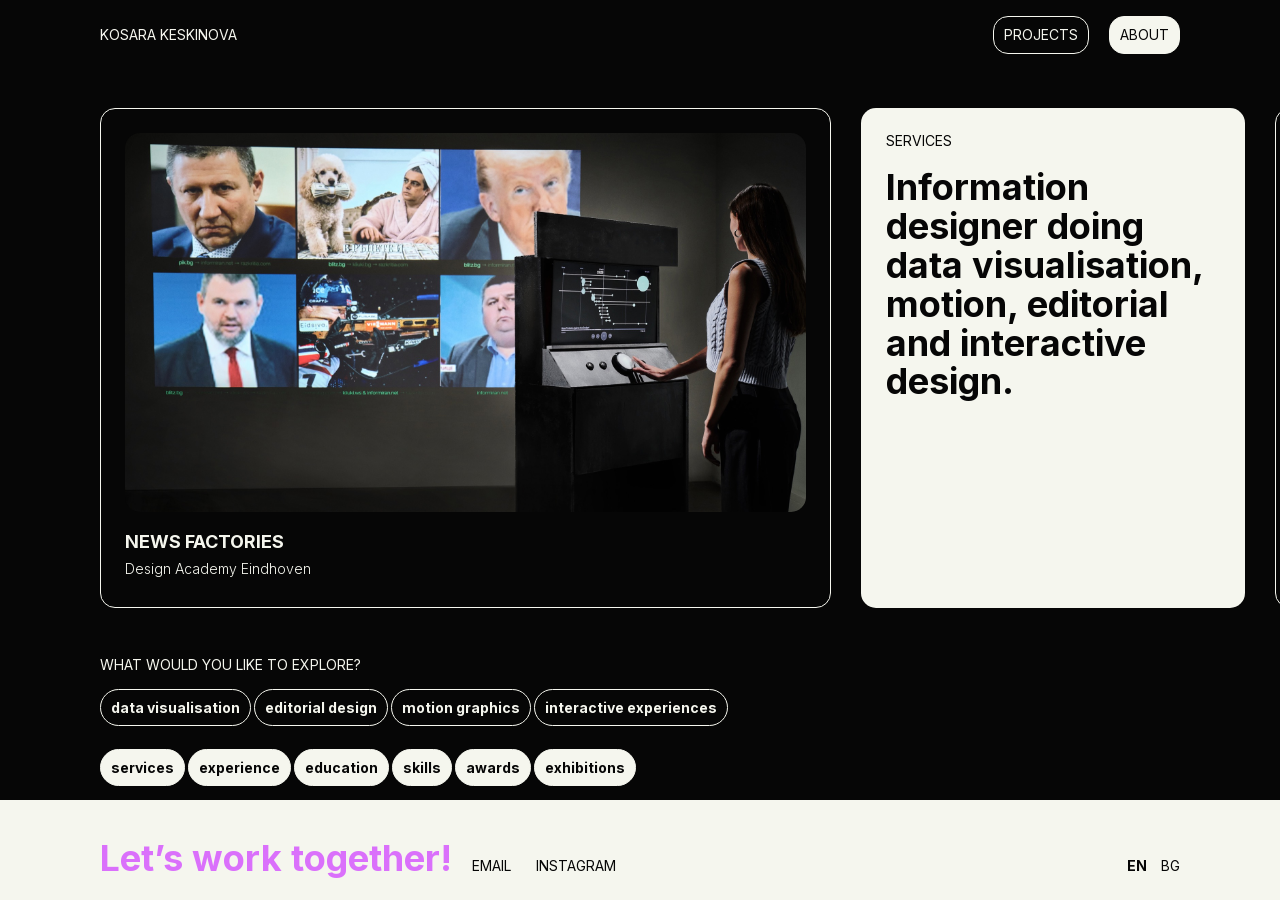
==== commit b7eaf853: "Add the Bulgarian version and latest site updates - Bulgarian pages at /bg/ with an EN/BG switch in " ====
--- a/index.html
+++ b/index.html
@@ -3,12 +3,12 @@
 <head>
   <meta charset="utf-8">
   <meta name="viewport" content="width=device-width, initial-scale=1, viewport-fit=cover">
-  <title>Kosara Keskinova — Information designer</title>
-  <meta name="description" content="Kosara Keskinova is an information designer doing data visualisation, motion, editorial and interactive design.">
+  <title data-t>Kosara Keskinova — Information designer</title>
+  <meta name="description" data-t-content content="Kosara Keskinova is an information designer doing data visualisation, motion, editorial and interactive design.">
   <meta name="theme-color" content="#060606">
   <meta property="og:type" content="website">
-  <meta property="og:title" content="Kosara Keskinova — Information designer">
-  <meta property="og:description" content="Data visualisation, motion, editorial and interactive design.">
+  <meta property="og:title" data-t-content content="Kosara Keskinova — Information designer">
+  <meta property="og:description" data-t-content content="Data visualisation, motion, editorial and interactive design.">
   <meta property="og:image" content="assets/images/project-01-01.jpg">
   <link rel="icon" type="image/png" href="assets/images/favicon.png">
   <link rel="preload" href="assets/fonts/inter-latin.woff2" as="font" type="font/woff2" crossorigin>
@@ -16,14 +16,13 @@
   <link rel="stylesheet" href="css/style.css">
 </head>
 <body class="home">
-  <a class="skip-link" href="#strip">Skip to content</a>
+  <a class="skip-link" href="#strip" data-t>Skip to content</a>
 
   <header class="site-header" id="siteHeader">
     <a class="site-name" href="index.html">Kosara Keskinova</a>
-    <nav class="nav" aria-label="Main">
-      <span class="nav-lang" lang="en">en</span>
-      <button class="nav-pill" type="button" data-view="projects" aria-pressed="false">projects</button>
-      <button class="nav-pill" type="button" data-view="about" aria-pressed="false">about</button>
+    <nav class="nav" aria-label="Main" data-t-label>
+      <button class="nav-pill" type="button" data-view="projects" aria-pressed="false"><span data-t>projects</span></button>
+      <button class="nav-pill" type="button" data-view="about" aria-pressed="false"><span data-t>about</span></button>
     </nav>
   </header>
 
@@ -33,12 +32,12 @@
 
   <section class="filters" id="filters" aria-labelledby="filtersLabel">
     <div class="filters-head">
-      <h2 class="filters-label" id="filtersLabel">What would you like to explore?</h2>
+      <h2 class="filters-label" id="filtersLabel" data-t>What would you like to explore?</h2>
       <span class="explore-count" aria-hidden="true" hidden></span>
       <p class="sr-only" id="filtersStatus" aria-live="polite"></p>
     </div>
-    <div class="filter-row" data-group="projects" role="group" aria-label="Projects"></div>
-    <div class="filter-row" data-group="about" role="group" aria-label="About"></div>
+    <div class="filter-row" data-group="projects" role="group" aria-label="Projects" data-t-label></div>
+    <div class="filter-row" data-group="about" role="group" aria-label="About" data-t-label></div>
   </section>
 
   <footer class="site-footer" id="siteFooter"></footer>
--- a/css/fonts.css
+++ b/css/fonts.css
@@ -0,0 +1,37 @@
+/* Inter, self-hosted (no request to Google = no visitor IP sent to a third party; see privacy policy). */
+/* cyrillic-ext */
+@font-face {
+  font-family: Inter;
+  font-style: normal;
+  font-weight: 300 700;
+  font-display: swap;
+  src: url(../assets/fonts/inter-cyrillic-ext.woff2) format('woff2');
+  unicode-range: U+0460-052F, U+1C80-1C8A, U+20B4, U+2DE0-2DFF, U+A640-A69F, U+FE2E-FE2F;
+}
+/* cyrillic */
+@font-face {
+  font-family: Inter;
+  font-style: normal;
+  font-weight: 300 700;
+  font-display: swap;
+  src: url(../assets/fonts/inter-cyrillic.woff2) format('woff2');
+  unicode-range: U+0301, U+0400-045F, U+0490-0491, U+04B0-04B1, U+2116;
+}
+/* latin-ext */
+@font-face {
+  font-family: Inter;
+  font-style: normal;
+  font-weight: 300 700;
+  font-display: swap;
+  src: url(../assets/fonts/inter-latin-ext.woff2) format('woff2');
+  unicode-range: U+0100-02BA, U+02BD-02C5, U+02C7-02CC, U+02CE-02D7, U+02DD-02FF, U+0304, U+0308, U+0329, U+1D00-1DBF, U+1E00-1E9F, U+1EF2-1EFF, U+2020, U+20A0-20AB, U+20AD-20C4, U+2113, U+2C60-2C7F, U+A720-A7FF;
+}
+/* latin */
+@font-face {
+  font-family: Inter;
+  font-style: normal;
+  font-weight: 300 700;
+  font-display: swap;
+  src: url(../assets/fonts/inter-latin.woff2) format('woff2');
+  unicode-range: U+0000-00FF, U+0131, U+0152-0153, U+02BB-02BC, U+02C6, U+02DA, U+02DC, U+0304, U+0308, U+0329, U+2000-206F, U+20AC, U+2122, U+2191, U+2193, U+2212, U+2215, U+FEFF, U+FFFD;
+}
--- a/css/style.css
+++ b/css/style.css
@@ -0,0 +1,568 @@
+/* Tokens: see design-system.md */
+:root {
+  --ink: #060606;
+  --paper: #f5f6ee;
+  --accent: #da70fb;
+  --muted: #8b8c85;        /* secondary text on ink (phone menu: legal links, location) */
+
+  --gutter: 100px;
+  --header-h: 70px;
+  --footer-h: 100px;
+  --footer-open: 242px;
+  --radius-card: 15px;
+  --radius-pill: 20px;
+  --card-h: 500px;
+  --card-pad: 25px;
+  --card-gap: 30px;
+  --display: 36px;
+
+  --ease: cubic-bezier(.3, 0, .2, 1);
+  --ease-move: cubic-bezier(.65, 0, .35, 1);   /* filter close-up and footer: slow in, slow out */
+  --t-filter: 450ms;
+}
+
+*, *::before, *::after { box-sizing: border-box; }
+
+html, body { margin: 0; }
+
+body {
+  background: var(--ink);
+  color: var(--paper);
+  font-family: Inter, system-ui, -apple-system, "Helvetica Neue", Arial, sans-serif;
+  font-size: 14px;
+  line-height: 1.08;
+  -webkit-font-smoothing: antialiased;
+  text-size-adjust: 100%;
+}
+
+a { color: inherit; text-decoration: none; }
+button { font: inherit; color: inherit; background: none; border: 0; padding: 0; cursor: pointer; }
+p, h1, h2, h3 { margin: 0; font: inherit; }
+img, video { display: block; max-width: 100%; }
+
+:focus-visible { outline: 2px solid var(--paper); outline-offset: 3px; }
+.card-about :focus-visible, .site-footer :focus-visible, .explore-pill:focus-visible { outline-color: var(--ink); }
+
+.sr-only {
+  position: absolute; width: 1px; height: 1px; overflow: hidden;
+  clip: rect(0 0 0 0); clip-path: inset(50%); white-space: nowrap;
+}
+.skip-link {
+  position: absolute; left: 16px; top: -100px; z-index: 30;
+  background: var(--paper); color: var(--ink); padding: 10px; border-radius: 15px;
+}
+.skip-link:focus { top: 12px; }
+
+/* ---------- Header ---------- */
+.site-header {
+  height: var(--header-h);
+  gap: 16px;
+  white-space: nowrap;
+  padding: 0 var(--gutter);
+  display: flex;
+  align-items: center;
+  justify-content: space-between;
+  text-transform: uppercase;
+  background: var(--ink);
+}
+
+.nav { display: flex; align-items: center; gap: 20px; }
+
+/* The two nav pills wear the style of their filter row (Figma: projects / about frames). */
+.nav-pill {
+  padding: 10px;
+  border: 1px solid var(--paper);
+  border-radius: 15px;
+  text-transform: uppercase;
+}
+.nav-pill[data-view="about"], .menu-pill[data-view="about"] { background: var(--paper); color: var(--ink); }
+.nav-pill[data-view="projects"][aria-pressed="true"], .menu-pill[data-view="projects"][aria-pressed="true"] { border-color: var(--accent); color: var(--accent); }
+.nav-pill[data-view="about"][aria-pressed="true"], .menu-pill[data-view="about"][aria-pressed="true"] { background: var(--accent); border-color: var(--accent); }
+/* Hover swaps fill and outline (never an underline); pink stays reserved for "on". */
+.nav-pill, .filter, .menu-pill, .explore-pill { transition: background-color 150ms, color 150ms, border-color 150ms; }
+@media (hover: hover) {
+  .nav-pill[data-view="projects"]:not([aria-pressed="true"]):hover,
+  .menu-pill[data-view="projects"]:not([aria-pressed="true"]):hover,
+  .filter[data-group="projects"]:not([aria-pressed="true"]):hover { background: var(--paper); color: var(--ink); }
+  .nav-pill[data-view="about"]:not([aria-pressed="true"]):hover,
+  .menu-pill[data-view="about"]:not([aria-pressed="true"]):hover,
+  .filter[data-group="about"]:not([aria-pressed="true"]):hover { background: transparent; color: var(--paper); }
+  .site-name:hover, .crumb a:hover { color: var(--accent); }
+}
+
+.menu-toggle, .menu, .explore-button { display: none; }
+
+/* ---------- Home layout (≥ 800px): one screen, no vertical scroll ---------- */
+.home {
+  height: 100vh;
+  height: 100dvh;
+  overflow: hidden;
+  display: grid;
+  grid-template-rows: var(--header-h) minmax(0, 1fr) auto var(--footer-h);
+  grid-template-columns: minmax(0, 1fr);
+}
+
+/* ---------- Strip ---------- */
+.strip {
+  position: relative;
+  overflow: hidden;
+  display: flex;
+  align-items: center;
+  cursor: grab;
+  touch-action: pan-y;
+  user-select: none;
+  -webkit-user-select: none;
+  outline: none;
+  opacity: 0;
+}
+.strip.is-ready { opacity: 1; transition: opacity 400ms var(--ease); }
+.strip.is-dragging { cursor: grabbing; }
+
+.strip-inner {
+  display: flex;
+  align-items: flex-start;
+  will-change: transform;
+}
+
+.strip-copy { display: flex; align-items: flex-start; transition: opacity 250ms linear; }
+.strip.no-loop .strip-copy:not([data-copy="1"]),
+.strip.at-start .strip-copy[data-copy="0"] { visibility: hidden; opacity: 0; }
+
+/* Every card: fixed height, width set from content; collapses to 0 when filtered out */
+.card {
+  flex: none;
+  height: var(--card-h);
+  margin-right: var(--card-gap);
+  border-radius: var(--radius-card);
+  overflow: hidden;
+  transition:
+    width var(--t-filter) var(--ease-move),
+    margin-right var(--t-filter) var(--ease-move),
+    opacity 220ms linear,
+    border-width var(--t-filter) var(--ease-move);
+}
+.card-body {
+  height: 100%;
+  padding: var(--card-pad);
+  display: flex;
+  flex-direction: column;
+  gap: 20px;
+}
+.card.is-hidden {
+  width: 0 !important;
+  margin-right: 0;
+  opacity: 0;
+  border-width: 0;
+  pointer-events: none;
+}
+
+/* Project card: hollow */
+.card-project {
+  border: 1px solid var(--paper);
+  color: var(--paper);
+}
+.card-project .card-body { padding: calc(var(--card-pad) - 1px); }
+.card-media {
+  height: calc(var(--card-h) - 121px);
+  border-radius: var(--radius-card);
+  overflow: hidden;
+  flex: none;
+}
+.card-media img, .card-media video {
+  height: 100%;
+  width: 100%;
+  object-fit: cover;
+  transition: transform 600ms var(--ease);
+  -webkit-user-drag: none;
+}
+.card-project:hover .card-media > * { transform: scale(1.03); }
+.card-info { display: flex; flex-direction: column; align-items: flex-start; gap: 10px; white-space: nowrap; }
+.card-title { font-size: 18px; font-weight: 700; text-transform: uppercase; }
+.card-sub { font-weight: 300; text-transform: capitalize; }
+
+/* About card: solid */
+.card-about { background: var(--paper); color: var(--ink); }
+.card-label { text-transform: uppercase; }
+.card-statement { font-size: var(--display); font-weight: 700; }
+
+/* Rows card (education, skills…): the same label as every card, then the table right under it:
+   one rounded block like a spreadsheet, a header row, rows and columns split by hairlines. */
+.cv-table {
+  display: grid;
+  grid-template-columns: max-content max-content minmax(max-content, 1fr);
+  border: 1px solid var(--ink);
+  border-radius: var(--radius-card);
+  overflow: hidden;
+}
+.cv-row {
+  grid-column: 1 / -1;
+  display: grid;
+  grid-template-columns: subgrid;
+}
+.cv-row + .cv-row { border-top: 1px solid var(--ink); }
+.cv-row > * { display: flex; align-items: center; padding: var(--row-pad, 19px) 16px; white-space: nowrap; }
+.cv-row > * + * { border-left: 1px solid var(--ink); }
+/* Header row: small uppercase column names, like a spreadsheet's column letters */
+.cv-row.cv-head > * { padding-block: 8px; font-size: 14px; font-weight: 400; text-transform: uppercase; }
+.cv-head-what { display: none; }
+.cv-head + .cv-row > .cv-when { box-shadow: inset 0 1px 0 var(--paper); }   /* header rule, visible on the ink column too */
+.cv-when { background: var(--ink); color: var(--paper); font-variant-numeric: tabular-nums; }
+.cv-where { font-size: 18px; font-weight: 700; }
+.cv-what { font-weight: 300; }
+
+/* ---------- Pills (filters, CV rows) ---------- */
+.pill {
+  display: inline-flex;
+  align-items: center;
+  padding: 10px;
+  border-radius: var(--radius-pill);
+  border: 1px solid currentColor;
+  font-weight: 700;
+  white-space: nowrap;
+}
+.pill-solid { background: var(--ink); color: var(--paper); border-color: var(--ink); }
+
+/* ---------- Filters ---------- */
+.filters {
+  padding: 6px var(--gutter) 14px;
+  display: flex;
+  flex-direction: column;
+  gap: 12px;
+}
+.filters-head { display: flex; align-items: center; gap: 10px; min-height: 25px; }   /* same height with or without the count */
+.filters-label { text-transform: uppercase; }
+
+/* Count badge: how many filters are on, shown only while some but not all are on
+   (Figma: pink number beside the question and on "explore") */
+.explore-count {
+  display: inline-flex; align-items: center; justify-content: center;
+  min-width: 27px; height: 25px; padding: 0 5px; border-radius: 13px;
+  background: var(--accent); color: var(--ink);
+  font-weight: 400; font-variant-numeric: tabular-nums;
+}
+.explore-count[hidden] { display: none; }
+.filters .filter-row[data-group="about"] { margin-top: 11px; }   /* 23px between rows, as in Figma */
+.filter-row { display: flex; flex-wrap: wrap; gap: 3px; }
+
+.filter {
+  padding: 10px;
+  border-radius: var(--radius-pill);
+  border: 1px solid var(--paper);
+  font-weight: 700;
+  white-space: nowrap;
+}
+.filter[data-group="projects"] { color: var(--paper); }
+.filter[data-group="about"] { background: var(--paper); color: var(--ink); }
+/* Active (Figma): projects row = pink outline + pink text; about row = pink fill. */
+.filter[data-group="projects"][aria-pressed="true"] { border-color: var(--accent); color: var(--accent); }
+.filter[data-group="about"][aria-pressed="true"] { background: var(--accent); border-color: var(--accent); }
+
+/* ---------- Footer (Figma: footer, footer hover): a paper bar that grows upwards ---------- */
+.site-footer {
+  position: relative;
+  height: var(--footer-h);
+  z-index: 5;
+}
+.footer-panel {
+  position: absolute;
+  left: 0; right: 0; bottom: 0;
+  height: var(--footer-h);
+  overflow: hidden;
+  background: var(--paper);
+  color: var(--ink);
+  transition: height var(--t-filter) var(--ease-move);
+}
+/* One line, anchored to the bottom so it stays put while the bar grows:
+   headline and contact on the left, the language switch on the right. */
+.footer-main {
+  position: absolute;
+  left: var(--gutter); right: var(--gutter); bottom: 22px;
+  display: flex;
+  align-items: baseline;
+  gap: 20px;
+}
+.cta {
+  color: var(--accent);
+  font-size: var(--display);
+  font-weight: 700;
+  line-height: 1.08;
+  white-space: nowrap;
+}
+.footer-links { display: flex; gap: 25px; white-space: nowrap; text-transform: uppercase; }
+
+/* Language switch: EN BG IT, the current one in bold. Always visible. */
+.lang-switch { margin-left: auto; display: flex; gap: 14px; text-transform: uppercase; }
+.lang-switch a[aria-current] { font-weight: 700; }
+
+/* Location and legal links: stacked above the switch, aligned right, at 70% (30% transparent).
+   Hidden until the footer opens. */
+.footer-legal {
+  position: absolute; right: 0; bottom: calc(100% + 24px);
+  display: flex; flex-direction: column; align-items: flex-end; gap: 8px;
+  white-space: nowrap;
+  opacity: 0; visibility: hidden;
+  transition: opacity 200ms linear, visibility 0s 200ms;
+}
+.footer-links a, .footer-legal a, .lang-switch a { transition: color 150ms; }
+@media (hover: hover) {
+  .footer-links a:hover, .footer-legal a:hover, .lang-switch a:hover { color: var(--accent); }
+}
+
+/* Open: on hover, or while a link inside has keyboard focus. */
+.site-footer:focus-within .footer-panel { height: var(--footer-open); }
+.site-footer:focus-within .footer-legal { opacity: .7; visibility: visible; transition-delay: 150ms, 0s; }
+@media (hover: hover) {
+  .site-footer:hover .footer-panel { height: var(--footer-open); }
+  .site-footer:hover .footer-legal { opacity: .7; visibility: visible; transition-delay: 150ms, 0s; }
+}
+/* Touch screens can't hover: the legal links sit in the line, before the switch, so they can always be reached. */
+@media (hover: none) {
+  .site-footer .footer-legal { position: static; order: 1; margin-left: auto; flex-direction: row; gap: 25px; opacity: .7; visibility: visible; }
+  .site-footer .lang-switch { order: 2; margin-left: 0; }
+}
+
+/* ---------- Content notice (only while editing locally, see js/site.js) ---------- */
+.content-notice {
+  position: fixed;
+  right: 16px;
+  bottom: 72px;
+  z-index: 40;
+  max-width: min(420px, calc(100vw - 32px));
+  padding: 25px;
+  border-radius: var(--radius-card);
+  background: var(--paper);
+  color: var(--ink);
+  font-size: 14px;
+  line-height: 1.4;
+  box-shadow: 0 0 0 1px var(--ink);
+}
+.content-notice ul { margin: 10px 0 0; padding-left: 18px; }
+
+/* ---------- Project and legal pages ---------- */
+.project-page .site-header, .legal-page .site-header { position: sticky; top: 0; z-index: 20; }
+.crumb { display: flex; gap: 8px; align-items: center; text-transform: uppercase; }
+.crumb strong { font-weight: 400; }
+
+.project {
+  padding: 30px var(--gutter) 0;
+}
+/* Datalands order: title, then meta beside the lead, then the first image */
+.project-head {
+  padding: 30px 0 60px;
+  display: grid;
+  grid-template-columns: minmax(0, 1fr) minmax(0, 2fr);
+  gap: 40px 30px;
+}
+.project-title {
+  grid-column: 1 / -1;
+  font-size: clamp(56px, 9vw, 120px);
+  font-weight: 700;
+  line-height: 1.08;
+  letter-spacing: -.02em;
+  text-transform: uppercase;
+  overflow-wrap: anywhere;
+}
+.project-hero {
+  border-radius: var(--radius-card);
+  overflow: hidden;
+  margin-bottom: 80px;
+}
+.project-hero img, .project-hero video {
+  width: 100%;
+  height: auto;
+  max-height: 80vh;
+  object-fit: cover;
+}
+/* Videos are never cropped: full width at their own proportions. */
+.project-hero video { max-height: none; }
+.project-hero.is-portrait, .block-media.is-portrait { max-width: min(100%, 520px); }
+.project-hero.is-portrait img, .project-hero.is-portrait video { max-height: none; }
+
+/* Portrait media beside the text that follows it: two equal columns */
+.block-split { display: grid; grid-template-columns: 1fr 1fr; gap: 30px; align-items: start; }
+.block-split.is-hero { margin-bottom: 80px; }
+.block-split .project-hero { margin: 0; }
+.block-split img, .block-split video { max-height: none !important; }
+.block-split .block-text { grid-template-columns: 1fr; gap: 20px; }
+
+.project-meta {
+  margin: 0;
+  display: flex;
+  flex-direction: column;
+  align-items: flex-start;
+  gap: 20px;
+}
+.project-meta div { display: flex; flex-direction: column; align-items: flex-start; gap: 10px; }
+.project-meta dt { text-transform: uppercase; }
+.project-meta dd { margin: 0; }
+.project-meta .pill { color: var(--paper); }
+
+.project-intro {
+  font-size: 24px;
+  font-weight: 400;
+  line-height: 1.3;
+  max-width: 30em;
+  text-wrap: pretty;
+}
+
+.project-body { display: flex; flex-direction: column; gap: 80px; }
+.block-media {
+  margin: 0;
+  border-radius: var(--radius-card);
+  overflow: hidden;
+}
+.block-media img, .block-media video { width: 100%; height: auto; background: var(--paper); }
+.block-pair { display: grid; grid-template-columns: 1fr 1fr; gap: 30px; align-items: start; }
+.block-pair .block-media img { aspect-ratio: 4 / 5; object-fit: cover; }
+.block-text {
+  display: grid;
+  grid-template-columns: minmax(0, 1fr) minmax(0, 2fr);
+  gap: 30px;
+}
+.block-text h2 {
+  font-size: 18px;
+  font-weight: 700;
+  text-transform: uppercase;
+  line-height: 1.08;
+}
+.block-text p, .block-text li {
+  font-size: 18px;
+  font-weight: 300;
+  line-height: 1.45;
+  max-width: 31em;   /* ~65 characters */
+}
+.block-text .prose { display: flex; flex-direction: column; gap: 14px; }
+.block-text ul { margin: 0; padding-left: 20px; display: flex; flex-direction: column; gap: 6px; }
+.block-text a { text-decoration: underline; text-underline-offset: 3px; }
+.block-text strong { font-weight: 700; }
+
+.next-project {
+  margin: 120px 0 60px;
+  display: flex;
+  flex-direction: column;
+  gap: 20px;
+  padding: 25px;
+  border: 1px solid var(--paper);
+  border-radius: var(--radius-card);
+  transition: background-color 200ms, color 200ms;
+}
+.next-project .card-label { text-transform: uppercase; }
+.next-project .next-title { font-size: var(--display); font-weight: 700; text-transform: uppercase; }
+.next-project:hover { background: var(--paper); color: var(--ink); }
+
+.project-page .site-footer, .legal-page .site-footer { margin-top: 60px; }
+
+/* ---------- Tablet (800–1099px) ---------- */
+@media (max-width: 1099px) {
+  :root { --gutter: 40px; }
+}
+
+/* ---------- Phone and small tablet (< 800px): vertical list, name + hamburger ---------- */
+@media (max-width: 799px) {
+  :root { --gutter: 20px; --header-h: 48px; --card-pad: 20px; --card-gap: 5px; --display: 24px; }
+
+  .site-header { position: sticky; top: 0; z-index: 20; }
+  .site-header .nav, .crumb strong, .crumb span[aria-hidden] { display: none; }
+  .menu-toggle {
+    display: flex; align-items: center; justify-content: center;
+    width: 48px; height: 44px; margin-right: -4px; color: var(--paper);
+  }
+  .menu-toggle .icon-close { display: none; }
+  .menu-open .menu-toggle .icon-open { display: none; }
+  .menu-open .menu-toggle .icon-close { display: block; }
+
+  /* Home: the page scrolls; filters and footer move into the menu */
+  .home { display: block; height: auto; overflow: visible; }
+  .home .filters, .site-footer { display: none; }
+  .strip { display: block; overflow: visible; cursor: auto; touch-action: auto; user-select: auto; -webkit-user-select: auto; padding: 0 var(--gutter) 96px; }
+  .strip-inner { display: block; transform: none !important; }
+  .strip-copy:not([data-copy="1"]) { display: none; }
+  .strip-copy { display: flex; flex-direction: column; align-items: stretch; gap: var(--card-gap); }
+
+  .card { width: auto !important; height: auto; margin: 0; transition: none; }
+  .card.is-hidden { display: none; }
+  .card-body { height: auto; gap: 10px; }
+  .card-info { gap: 5px; white-space: normal; }
+  /* Every card and every cover is the full column width; covers keep their proportions,
+     except very tall ones, which are cropped to 4:5. */
+  .card-media { height: auto; width: 100% !important; aspect-ratio: var(--ratio-col); }
+  .card-about .card-body { gap: 5px; }
+  .card-statement { font-size: var(--display) !important; }
+
+  .card-rows .card-body { gap: 10px; }
+  .cv-table { grid-template-columns: max-content minmax(0, 1fr); }
+  .cv-row > * { white-space: normal; padding: 10px 12px; }
+  .cv-head > * { padding-block: 8px; }
+  .cv-head .cv-what { display: none; }
+  .cv-head .cv-where { display: block; }
+  .cv-head .cv-head-what { display: inline; }
+  .cv-head .cv-when { grid-row: auto; }
+  .cv-when { font-size: 14px; }
+  .cv-when { grid-row: span 2; }
+  .cv-what { border-left: 1px solid var(--ink); border-top: 1px solid var(--ink); }
+
+  /* Explore pill: fixed at the bottom of the screen, opens the filters in the menu */
+  .explore-pill {
+    display: inline-flex; align-items: center; gap: 10px;
+    padding: 11px;
+    border-radius: var(--radius-pill);
+    border: 1px solid var(--ink);
+    background: var(--paper); color: var(--ink);
+    font-weight: 700;
+    text-transform: uppercase;
+  }
+  .explore-button {
+    position: fixed; z-index: 15;
+    left: 50%; transform: translateX(-50%);
+    bottom: max(24px, env(safe-area-inset-bottom, 0px));
+    box-shadow: 0 4px 16px rgba(0, 0, 0, .45), 0 1px 3px rgba(0, 0, 0, .3);   /* lifts it off the cards below */
+  }
+  .menu-open .explore-button { display: none; }
+
+  /* Menu (Figma: menu frame): an ink sheet under the header; pills look as on desktop */
+  .menu:not([hidden]) {
+    display: flex; flex-direction: column; gap: 40px;
+    position: fixed; z-index: 19;
+    top: var(--header-h); left: 0; right: 0; bottom: 0;
+    overflow-y: auto; overscroll-behavior: contain;
+    padding: 20px var(--gutter) max(24px, env(safe-area-inset-bottom, 0px));
+    background: var(--ink); color: var(--paper);
+  }
+  .menu-open { overflow: hidden; }
+  .menu-filters { display: flex; flex-direction: column; align-items: flex-start; gap: 20px; }
+  .menu-group { display: flex; flex-direction: column; align-items: flex-start; gap: 20px; }
+  .menu-pill {
+    padding: 10px; border-radius: 15px; border: 1px solid var(--paper);
+    text-transform: uppercase;
+  }
+  @media (hover: hover) {
+    .menu .explore-pill:hover { background: transparent; color: var(--paper); border-color: var(--paper); }
+  }
+
+  .menu-lang { margin-top: auto; }
+  .menu .lang-switch { margin: 0; gap: 20px; }
+  .menu-footer { display: flex; flex-direction: column; align-items: flex-start; gap: 10px; }
+  .menu-footer .cta { font-size: 36px; white-space: normal; }
+  .menu-footer .footer-legal { position: static; flex-direction: row; flex-wrap: wrap; align-items: baseline; gap: 10px 25px; margin: 0; color: var(--muted); opacity: 1; visibility: visible; }
+  .menu-location { color: var(--muted); }
+
+  /* Project and legal pages */
+  .project-page .site-footer, .legal-page .site-footer { display: none; }
+  .project-head { padding: 20px 0 40px; gap: 28px; grid-template-columns: 1fr; }
+  .project-meta { flex-direction: row; flex-wrap: wrap; gap: 20px; }
+  .project-intro { font-size: 20px; }
+  .project-hero { margin-bottom: 48px; }
+  .project-body { gap: 48px; }
+  .block-pair { grid-template-columns: 1fr; gap: 16px; }
+  .block-pair .block-media img { aspect-ratio: auto; }
+  .block-text { grid-template-columns: 1fr; gap: 14px; }
+  .block-split { grid-template-columns: 1fr; gap: 28px; }
+  .block-split.is-hero { margin-bottom: 48px; }
+  .block-text p, .block-text li { font-size: 16px; }
+  .next-project { margin: 72px 0 40px; }
+}
+
+@media (prefers-reduced-motion: reduce) {
+  :root { --t-filter: 1ms; }
+  .card-media > *, .strip.is-ready { transition: none; }
+}
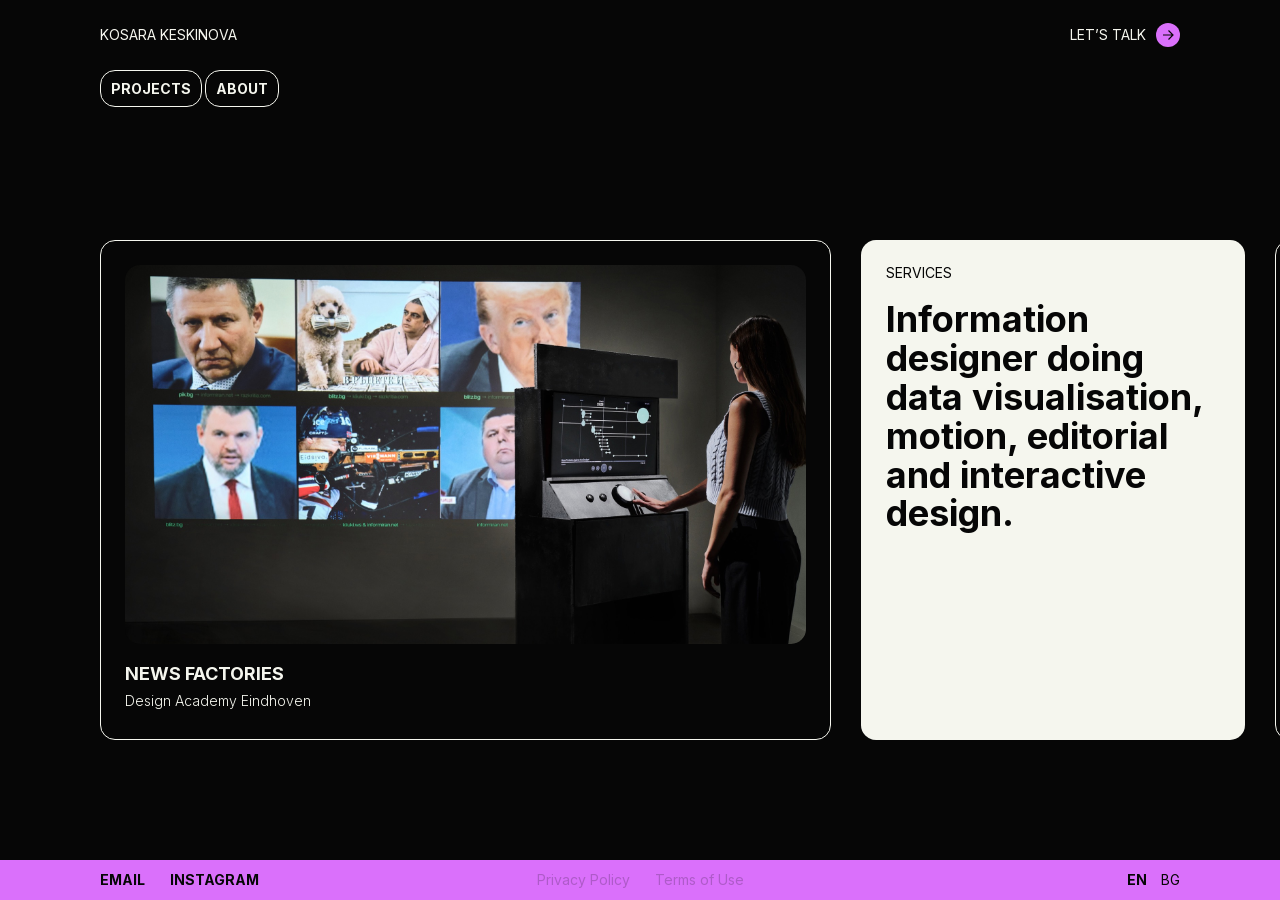
==== commit 5e77db00: "Redesign navigation and footer Move Projects and About under the name, with project filters that ope" ====
--- a/index.html
+++ b/index.html
@@ -20,25 +20,20 @@
 
   <header class="site-header" id="siteHeader">
     <a class="site-name" href="index.html">Kosara Keskinova</a>
+  </header>
+
+  <div class="page-bar" id="pageBar">
     <nav class="nav" aria-label="Main" data-t-label>
       <button class="nav-pill" type="button" data-view="projects" aria-pressed="false"><span data-t>projects</span></button>
       <button class="nav-pill" type="button" data-view="about" aria-pressed="false"><span data-t>about</span></button>
     </nav>
-  </header>
+    <div class="filter-row" data-group="projects" role="group" aria-label="Projects" data-t-label hidden></div>
+    <p class="sr-only" id="filtersStatus" aria-live="polite"></p>
+  </div>
 
   <main class="strip" id="strip" aria-label="Projects and about" tabindex="-1">
     <div class="strip-inner" id="stripInner"></div>
   </main>
-
-  <section class="filters" id="filters" aria-labelledby="filtersLabel">
-    <div class="filters-head">
-      <h2 class="filters-label" id="filtersLabel" data-t>What would you like to explore?</h2>
-      <span class="explore-count" aria-hidden="true" hidden></span>
-      <p class="sr-only" id="filtersStatus" aria-live="polite"></p>
-    </div>
-    <div class="filter-row" data-group="projects" role="group" aria-label="Projects" data-t-label></div>
-    <div class="filter-row" data-group="about" role="group" aria-label="About" data-t-label></div>
-  </section>
 
   <footer class="site-footer" id="siteFooter"></footer>
 
--- a/css/style.css
+++ b/css/style.css
@@ -7,8 +7,7 @@
 
   --gutter: 100px;
   --header-h: 70px;
-  --footer-h: 100px;
-  --footer-open: 242px;
+  --footer-h: 40px;
   --radius-card: 15px;
   --radius-pill: 20px;
   --card-h: 500px;
@@ -24,6 +23,7 @@
 *, *::before, *::after { box-sizing: border-box; }
 
 html, body { margin: 0; }
+html { background: var(--ink); }   /* also behind the page when it bounces past its edges */
 
 body {
   background: var(--ink);
@@ -41,7 +41,7 @@
 img, video { display: block; max-width: 100%; }
 
 :focus-visible { outline: 2px solid var(--paper); outline-offset: 3px; }
-.card-about :focus-visible, .site-footer :focus-visible, .explore-pill:focus-visible { outline-color: var(--ink); }
+.card-about :focus-visible, .site-footer :focus-visible, .menu-footer :focus-visible { outline-color: var(--ink); }
 
 .sr-only {
   position: absolute; width: 1px; height: 1px; overflow: hidden;
@@ -63,34 +63,59 @@
   align-items: center;
   justify-content: space-between;
   text-transform: uppercase;
+  position: relative;
+  z-index: 1;
+}
+/* On wide-colour Macs, browsers show an area that holds text and an empty area in slightly different
+   blacks, though both are #060606. So every empty black stays a plain surface and the text is
+   painted on its own transparent layers (will-change below). */
+.site-header::before {
+  content: "";
+  position: absolute;
+  inset: 0;
+  z-index: -1;
   background: var(--ink);
-}
-
-.nav { display: flex; align-items: center; gap: 20px; }
-
-/* The two nav pills wear the style of their filter row (Figma: projects / about frames). */
+  will-change: transform;
+}
+.site-header, .page-bar, .project { will-change: transform; }
+
+/* Under the name, above the cards: projects + about, then the project filters when they are open. */
+.page-bar {
+  padding: 0 var(--gutter) 12px;
+  display: flex;
+  flex-wrap: wrap;
+  align-items: center;
+  gap: 10px 20px;
+}
+.nav { display: flex; align-items: center; gap: 3px; flex: none; }
+/* Let's talk: the same text style as the name, then a pink circle with an arrow. */
+.talk-link { margin-left: auto; flex: none; display: flex; align-items: center; gap: 10px; }
+.talk-arrow {
+  width: 24px; height: 24px; flex: none;
+  display: flex; align-items: center; justify-content: center;
+  border-radius: 50%;
+  background: var(--accent); color: var(--ink);
+}
+
+/* Projects and About: bold, white outline and white text; pink outline and text while on. */
 .nav-pill {
   padding: 10px;
   border: 1px solid var(--paper);
   border-radius: 15px;
+  font-weight: 700;
   text-transform: uppercase;
 }
-.nav-pill[data-view="about"], .menu-pill[data-view="about"] { background: var(--paper); color: var(--ink); }
-.nav-pill[data-view="projects"][aria-pressed="true"], .menu-pill[data-view="projects"][aria-pressed="true"] { border-color: var(--accent); color: var(--accent); }
-.nav-pill[data-view="about"][aria-pressed="true"], .menu-pill[data-view="about"][aria-pressed="true"] { background: var(--accent); border-color: var(--accent); }
-/* Hover swaps fill and outline (never an underline); pink stays reserved for "on". */
-.nav-pill, .filter, .menu-pill, .explore-pill { transition: background-color 150ms, color 150ms, border-color 150ms; }
+.nav-pill[aria-pressed="true"], .menu-pill[aria-pressed="true"] { border-color: var(--accent); color: var(--accent); }
+/* Hover fills the outline (never an underline); pink stays reserved for "on". */
+.nav-pill, .filter, .menu-pill { transition: background-color 150ms, color 150ms, border-color 150ms; }
 @media (hover: hover) {
-  .nav-pill[data-view="projects"]:not([aria-pressed="true"]):hover,
-  .menu-pill[data-view="projects"]:not([aria-pressed="true"]):hover,
+  .nav-pill:not([aria-pressed="true"]):hover,
+  .menu-pill:not([aria-pressed="true"]):hover,
   .filter[data-group="projects"]:not([aria-pressed="true"]):hover { background: var(--paper); color: var(--ink); }
-  .nav-pill[data-view="about"]:not([aria-pressed="true"]):hover,
-  .menu-pill[data-view="about"]:not([aria-pressed="true"]):hover,
-  .filter[data-group="about"]:not([aria-pressed="true"]):hover { background: transparent; color: var(--paper); }
-  .site-name:hover, .crumb a:hover { color: var(--accent); }
-}
-
-.menu-toggle, .menu, .explore-button { display: none; }
+  .site-name:hover, .crumb a:hover, .talk-link:hover { color: var(--accent); }
+}
+
+.menu-toggle, .menu { display: none; }
 
 /* ---------- Home layout (≥ 800px): one screen, no vertical scroll ---------- */
 .home {
@@ -98,7 +123,7 @@
   height: 100dvh;
   overflow: hidden;
   display: grid;
-  grid-template-rows: var(--header-h) minmax(0, 1fr) auto var(--footer-h);
+  grid-template-rows: var(--header-h) auto minmax(0, 1fr) var(--footer-h);
   grid-template-columns: minmax(0, 1fr);
 }
 
@@ -223,26 +248,10 @@
 .pill-solid { background: var(--ink); color: var(--paper); border-color: var(--ink); }
 
 /* ---------- Filters ---------- */
-.filters {
-  padding: 6px var(--gutter) 14px;
-  display: flex;
-  flex-direction: column;
-  gap: 12px;
-}
-.filters-head { display: flex; align-items: center; gap: 10px; min-height: 25px; }   /* same height with or without the count */
 .filters-label { text-transform: uppercase; }
 
-/* Count badge: how many filters are on, shown only while some but not all are on
-   (Figma: pink number beside the question and on "explore") */
-.explore-count {
-  display: inline-flex; align-items: center; justify-content: center;
-  min-width: 27px; height: 25px; padding: 0 5px; border-radius: 13px;
-  background: var(--accent); color: var(--ink);
-  font-weight: 400; font-variant-numeric: tabular-nums;
-}
-.explore-count[hidden] { display: none; }
-.filters .filter-row[data-group="about"] { margin-top: 11px; }   /* 23px between rows, as in Figma */
 .filter-row { display: flex; flex-wrap: wrap; gap: 3px; }
+.filter-row[hidden] { display: none; }
 
 .filter {
   padding: 10px;
@@ -252,74 +261,28 @@
   white-space: nowrap;
 }
 .filter[data-group="projects"] { color: var(--paper); }
-.filter[data-group="about"] { background: var(--paper); color: var(--ink); }
-/* Active (Figma): projects row = pink outline + pink text; about row = pink fill. */
+/* Active: pink outline + pink text. */
 .filter[data-group="projects"][aria-pressed="true"] { border-color: var(--accent); color: var(--accent); }
-.filter[data-group="about"][aria-pressed="true"] { background: var(--accent); border-color: var(--accent); }
-
-/* ---------- Footer (Figma: footer, footer hover): a paper bar that grows upwards ---------- */
+
+/* ---------- Footer: one pink line, no hover effect ---------- */
 .site-footer {
-  position: relative;
-  height: var(--footer-h);
-  z-index: 5;
-}
-.footer-panel {
-  position: absolute;
-  left: 0; right: 0; bottom: 0;
-  height: var(--footer-h);
-  overflow: hidden;
-  background: var(--paper);
+  min-height: var(--footer-h);
+  padding: 0 var(--gutter);
+  display: grid;
+  grid-template-columns: 1fr auto 1fr;   /* keeps the legal links in the exact middle */
+  align-items: center;
+  gap: 25px;
+  background: var(--accent);
   color: var(--ink);
-  transition: height var(--t-filter) var(--ease-move);
-}
-/* One line, anchored to the bottom so it stays put while the bar grows:
-   headline and contact on the left, the language switch on the right. */
-.footer-main {
-  position: absolute;
-  left: var(--gutter); right: var(--gutter); bottom: 22px;
-  display: flex;
-  align-items: baseline;
-  gap: 20px;
-}
-.cta {
-  color: var(--accent);
-  font-size: var(--display);
-  font-weight: 700;
-  line-height: 1.08;
-  white-space: nowrap;
-}
-.footer-links { display: flex; gap: 25px; white-space: nowrap; text-transform: uppercase; }
+}
+.footer-links, .footer-legal { display: flex; gap: 25px; white-space: nowrap; }
+.footer-links { font-weight: 700; text-transform: uppercase; }
+.site-footer .footer-legal a { opacity: .2; }
+.site-footer .footer-legal a:focus-visible { opacity: 1; }
 
 /* Language switch: EN BG IT, the current one in bold. Always visible. */
-.lang-switch { margin-left: auto; display: flex; gap: 14px; text-transform: uppercase; }
+.lang-switch { display: flex; gap: 14px; justify-self: end; text-transform: uppercase; }
 .lang-switch a[aria-current] { font-weight: 700; }
-
-/* Location and legal links: stacked above the switch, aligned right, at 70% (30% transparent).
-   Hidden until the footer opens. */
-.footer-legal {
-  position: absolute; right: 0; bottom: calc(100% + 24px);
-  display: flex; flex-direction: column; align-items: flex-end; gap: 8px;
-  white-space: nowrap;
-  opacity: 0; visibility: hidden;
-  transition: opacity 200ms linear, visibility 0s 200ms;
-}
-.footer-links a, .footer-legal a, .lang-switch a { transition: color 150ms; }
-@media (hover: hover) {
-  .footer-links a:hover, .footer-legal a:hover, .lang-switch a:hover { color: var(--accent); }
-}
-
-/* Open: on hover, or while a link inside has keyboard focus. */
-.site-footer:focus-within .footer-panel { height: var(--footer-open); }
-.site-footer:focus-within .footer-legal { opacity: .7; visibility: visible; transition-delay: 150ms, 0s; }
-@media (hover: hover) {
-  .site-footer:hover .footer-panel { height: var(--footer-open); }
-  .site-footer:hover .footer-legal { opacity: .7; visibility: visible; transition-delay: 150ms, 0s; }
-}
-/* Touch screens can't hover: the legal links sit in the line, before the switch, so they can always be reached. */
-@media (hover: none) {
-  .site-footer .footer-legal { position: static; order: 1; margin-left: auto; flex-direction: row; gap: 25px; opacity: .7; visibility: visible; }
-  .site-footer .lang-switch { order: 2; margin-left: 0; }
-}
 
 /* ---------- Content notice (only while editing locally, see js/site.js) ---------- */
 .content-notice {
@@ -414,6 +377,12 @@
 .block-media img, .block-media video { width: 100%; height: auto; background: var(--paper); }
 .block-pair { display: grid; grid-template-columns: 1fr 1fr; gap: 30px; align-items: start; }
 .block-pair .block-media img { aspect-ratio: 4 / 5; object-fit: cover; }
+.block-clips { display: grid; grid-template-columns: repeat(4, minmax(0, 1fr)); gap: 30px; align-items: start; }
+.block-clips figure { margin: 0; display: flex; flex-direction: column; gap: 20px; }
+.block-clips video { width: 100%; height: auto; display: block; border-radius: var(--radius-card); background: var(--paper); }
+.block-clips figcaption { display: flex; flex-direction: column; gap: 10px; }
+.block-clips h2 { font-size: 18px; font-weight: 700; text-transform: uppercase; line-height: 1.08; }
+.block-clips p { font-size: 14px; font-weight: 300; line-height: 1.45; }
 .block-text {
   display: grid;
   grid-template-columns: minmax(0, 1fr) minmax(0, 2fr);
@@ -462,7 +431,9 @@
   :root { --gutter: 20px; --header-h: 48px; --card-pad: 20px; --card-gap: 5px; --display: 24px; }
 
   .site-header { position: sticky; top: 0; z-index: 20; }
-  .site-header .nav, .crumb strong, .crumb span[aria-hidden] { display: none; }
+  .page-bar, .crumb strong, .crumb span[aria-hidden] { display: none; }
+  .site-header { gap: 8px; }
+  .talk-link { display: none; }
   .menu-toggle {
     display: flex; align-items: center; justify-content: center;
     width: 48px; height: 44px; margin-right: -4px; color: var(--paper);
@@ -471,10 +442,14 @@
   .menu-open .menu-toggle .icon-open { display: none; }
   .menu-open .menu-toggle .icon-close { display: block; }
 
-  /* Home: the page scrolls; filters and footer move into the menu */
+  /* The footer stacks on the left: languages, contact, legal links (the same as the menu's pink block). */
+  .site-footer { display: flex; flex-direction: column; align-items: flex-start; padding-block: 16px; gap: 10px; }
+  .site-footer .footer-legal { flex-wrap: wrap; gap: 10px 25px; }
+  .site-footer .lang-switch { order: -1; justify-self: auto; }
+
+  /* Home: the page scrolls; filters move into the menu */
   .home { display: block; height: auto; overflow: visible; }
-  .home .filters, .site-footer { display: none; }
-  .strip { display: block; overflow: visible; cursor: auto; touch-action: auto; user-select: auto; -webkit-user-select: auto; padding: 0 var(--gutter) 96px; }
+  .strip { display: block; overflow: visible; cursor: auto; touch-action: auto; user-select: auto; -webkit-user-select: auto; padding: 0 var(--gutter) var(--gutter); }
   .strip-inner { display: block; transform: none !important; }
   .strip-copy:not([data-copy="1"]) { display: none; }
   .strip-copy { display: flex; flex-direction: column; align-items: stretch; gap: var(--card-gap); }
@@ -501,59 +476,47 @@
   .cv-when { grid-row: span 2; }
   .cv-what { border-left: 1px solid var(--ink); border-top: 1px solid var(--ink); }
 
-  /* Explore pill: fixed at the bottom of the screen, opens the filters in the menu */
-  .explore-pill {
-    display: inline-flex; align-items: center; gap: 10px;
-    padding: 11px;
-    border-radius: var(--radius-pill);
-    border: 1px solid var(--ink);
-    background: var(--paper); color: var(--ink);
-    font-weight: 700;
-    text-transform: uppercase;
-  }
-  .explore-button {
-    position: fixed; z-index: 15;
-    left: 50%; transform: translateX(-50%);
-    bottom: max(24px, env(safe-area-inset-bottom, 0px));
-    box-shadow: 0 4px 16px rgba(0, 0, 0, .45), 0 1px 3px rgba(0, 0, 0, .3);   /* lifts it off the cards below */
-  }
-  .menu-open .explore-button { display: none; }
-
   /* Menu (Figma: menu frame): an ink sheet under the header; pills look as on desktop */
   .menu:not([hidden]) {
     display: flex; flex-direction: column; gap: 40px;
     position: fixed; z-index: 19;
     top: var(--header-h); left: 0; right: 0; bottom: 0;
     overflow-y: auto; overscroll-behavior: contain;
-    padding: 20px var(--gutter) max(24px, env(safe-area-inset-bottom, 0px));
-    background: var(--ink); color: var(--paper);
+    padding: 20px var(--gutter) 0;
+    color: var(--paper);
   }
   .menu-open { overflow: hidden; }
+  /* One black surface behind both the header and the open menu. */
+  .menu-open::before { content: ""; position: fixed; inset: 0; z-index: 18; background: var(--ink); }
+  .menu-open .site-header::before { display: none; }
   .menu-filters { display: flex; flex-direction: column; align-items: flex-start; gap: 20px; }
   .menu-group { display: flex; flex-direction: column; align-items: flex-start; gap: 20px; }
   .menu-pill {
     padding: 10px; border-radius: 15px; border: 1px solid var(--paper);
+    font-weight: 700;
     text-transform: uppercase;
   }
-  @media (hover: hover) {
-    .menu .explore-pill:hover { background: transparent; color: var(--paper); border-color: var(--paper); }
+
+  /* The footer's content in a pink block at the bottom of the menu, edge to edge. */
+  .menu-footer {
+    margin: auto calc(var(--gutter) * -1) 0;
+    padding: 16px var(--gutter) max(16px, env(safe-area-inset-bottom, 0px));
+    display: flex; flex-direction: column; align-items: flex-start; gap: 10px;
+    background: var(--accent); color: var(--ink);
   }
-
-  .menu-lang { margin-top: auto; }
-  .menu .lang-switch { margin: 0; gap: 20px; }
-  .menu-footer { display: flex; flex-direction: column; align-items: flex-start; gap: 10px; }
-  .menu-footer .cta { font-size: 36px; white-space: normal; }
-  .menu-footer .footer-legal { position: static; flex-direction: row; flex-wrap: wrap; align-items: baseline; gap: 10px 25px; margin: 0; color: var(--muted); opacity: 1; visibility: visible; }
-  .menu-location { color: var(--muted); }
+  .menu-footer .lang-switch { justify-self: auto; }
+  .menu-footer .footer-legal { flex-wrap: wrap; gap: 10px 25px; }
+  .menu-footer .footer-legal a { opacity: .2; }
+  .menu-footer .footer-legal a:focus-visible { opacity: 1; }
 
   /* Project and legal pages */
-  .project-page .site-footer, .legal-page .site-footer { display: none; }
   .project-head { padding: 20px 0 40px; gap: 28px; grid-template-columns: 1fr; }
   .project-meta { flex-direction: row; flex-wrap: wrap; gap: 20px; }
   .project-intro { font-size: 20px; }
   .project-hero { margin-bottom: 48px; }
   .project-body { gap: 48px; }
   .block-pair { grid-template-columns: 1fr; gap: 16px; }
+  .block-clips { grid-template-columns: 1fr 1fr; gap: 28px 16px; }
   .block-pair .block-media img { aspect-ratio: auto; }
   .block-text { grid-template-columns: 1fr; gap: 14px; }
   .block-split { grid-template-columns: 1fr; gap: 28px; }
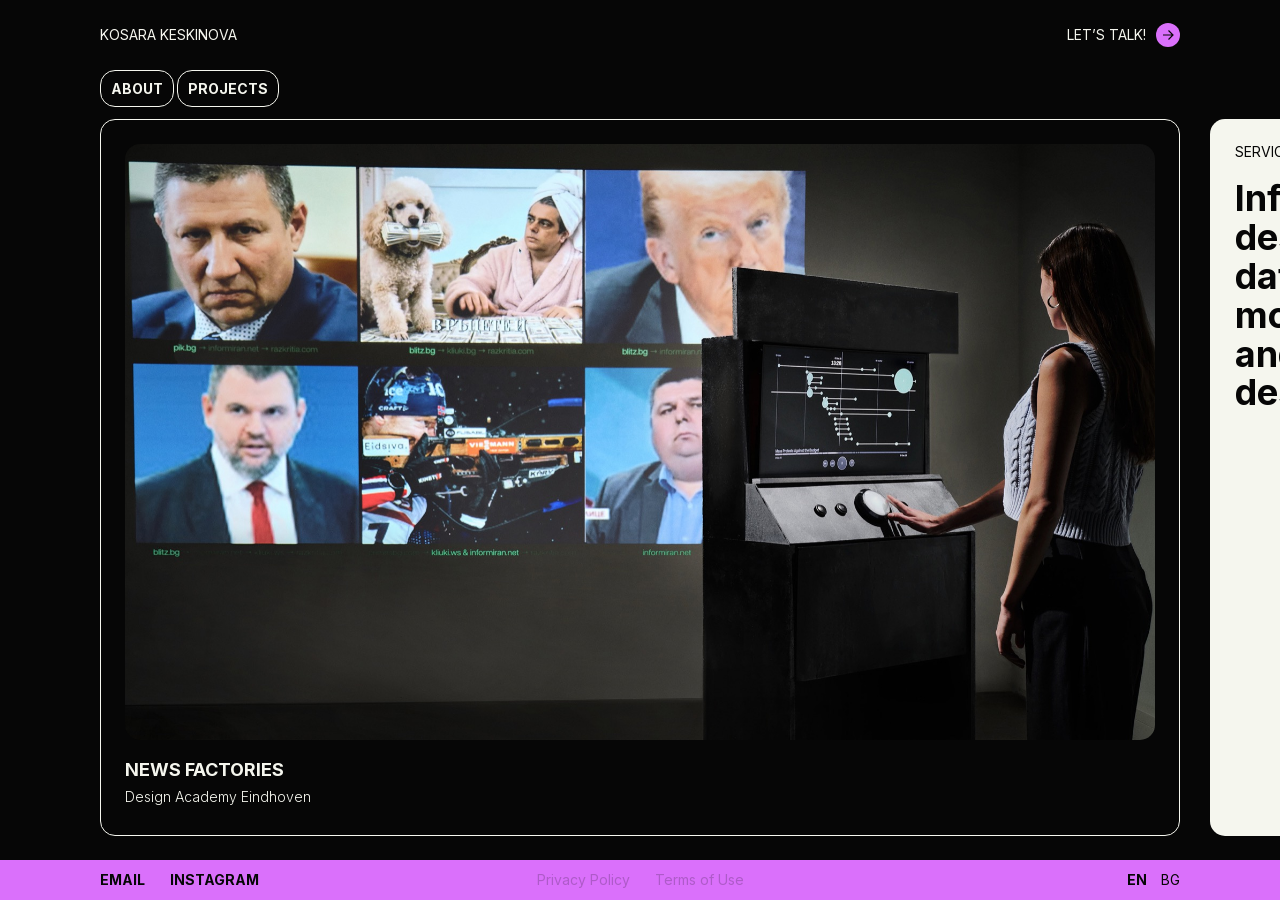
==== commit eece8670: "Enlarge cards and add scrolling stars to about cards Put About before Projects with the filters besi" ====
--- a/index.html
+++ b/index.html
@@ -24,8 +24,8 @@
 
   <div class="page-bar" id="pageBar">
     <nav class="nav" aria-label="Main" data-t-label>
+      <button class="nav-pill" type="button" data-view="about" aria-pressed="false"><span data-t>about</span></button>
       <button class="nav-pill" type="button" data-view="projects" aria-pressed="false"><span data-t>projects</span></button>
-      <button class="nav-pill" type="button" data-view="about" aria-pressed="false"><span data-t>about</span></button>
     </nav>
     <div class="filter-row" data-group="projects" role="group" aria-label="Projects" data-t-label hidden></div>
     <p class="sr-only" id="filtersStatus" aria-live="polite"></p>
--- a/css/style.css
+++ b/css/style.css
@@ -85,7 +85,7 @@
   display: flex;
   flex-wrap: wrap;
   align-items: center;
-  gap: 10px 20px;
+  gap: 10px 3px;   /* the filters sit right beside the projects button */
 }
 .nav { display: flex; align-items: center; gap: 3px; flex: none; }
 /* Let's talk: the same text style as the name, then a pink circle with an arrow. */
@@ -132,7 +132,7 @@
   position: relative;
   overflow: hidden;
   display: flex;
-  align-items: center;
+  align-items: flex-start;
   cursor: grab;
   touch-action: pan-y;
   user-select: none;
@@ -206,7 +206,21 @@
 .card-sub { font-weight: 300; text-transform: capitalize; }
 
 /* About card: solid */
-.card-about { background: var(--paper); color: var(--ink); }
+.card-about { position: relative; background: var(--paper); color: var(--ink); }
+.card-about .card-body { position: relative; }
+/* The spiky star in the card's empty space, cut off by its bottom edge.
+   Sized and moved with the scrolling in js/home.js. */
+.card-shape {
+  position: absolute;
+  left: 50%;
+  transform: translateX(-50%);
+  will-change: transform;
+  max-width: none;
+  fill: var(--accent);
+  color: var(--accent);
+  opacity: .1;
+  pointer-events: none;
+}
 .card-label { text-transform: uppercase; }
 .card-statement { font-size: var(--display); font-weight: 700; }
 
@@ -462,6 +476,7 @@
      except very tall ones, which are cropped to 4:5. */
   .card-media { height: auto; width: 100% !important; aspect-ratio: var(--ratio-col); }
   .card-about .card-body { gap: 5px; }
+  .card-shape { display: none; }
   .card-statement { font-size: var(--display) !important; }
 
   .card-rows .card-body { gap: 10px; }
